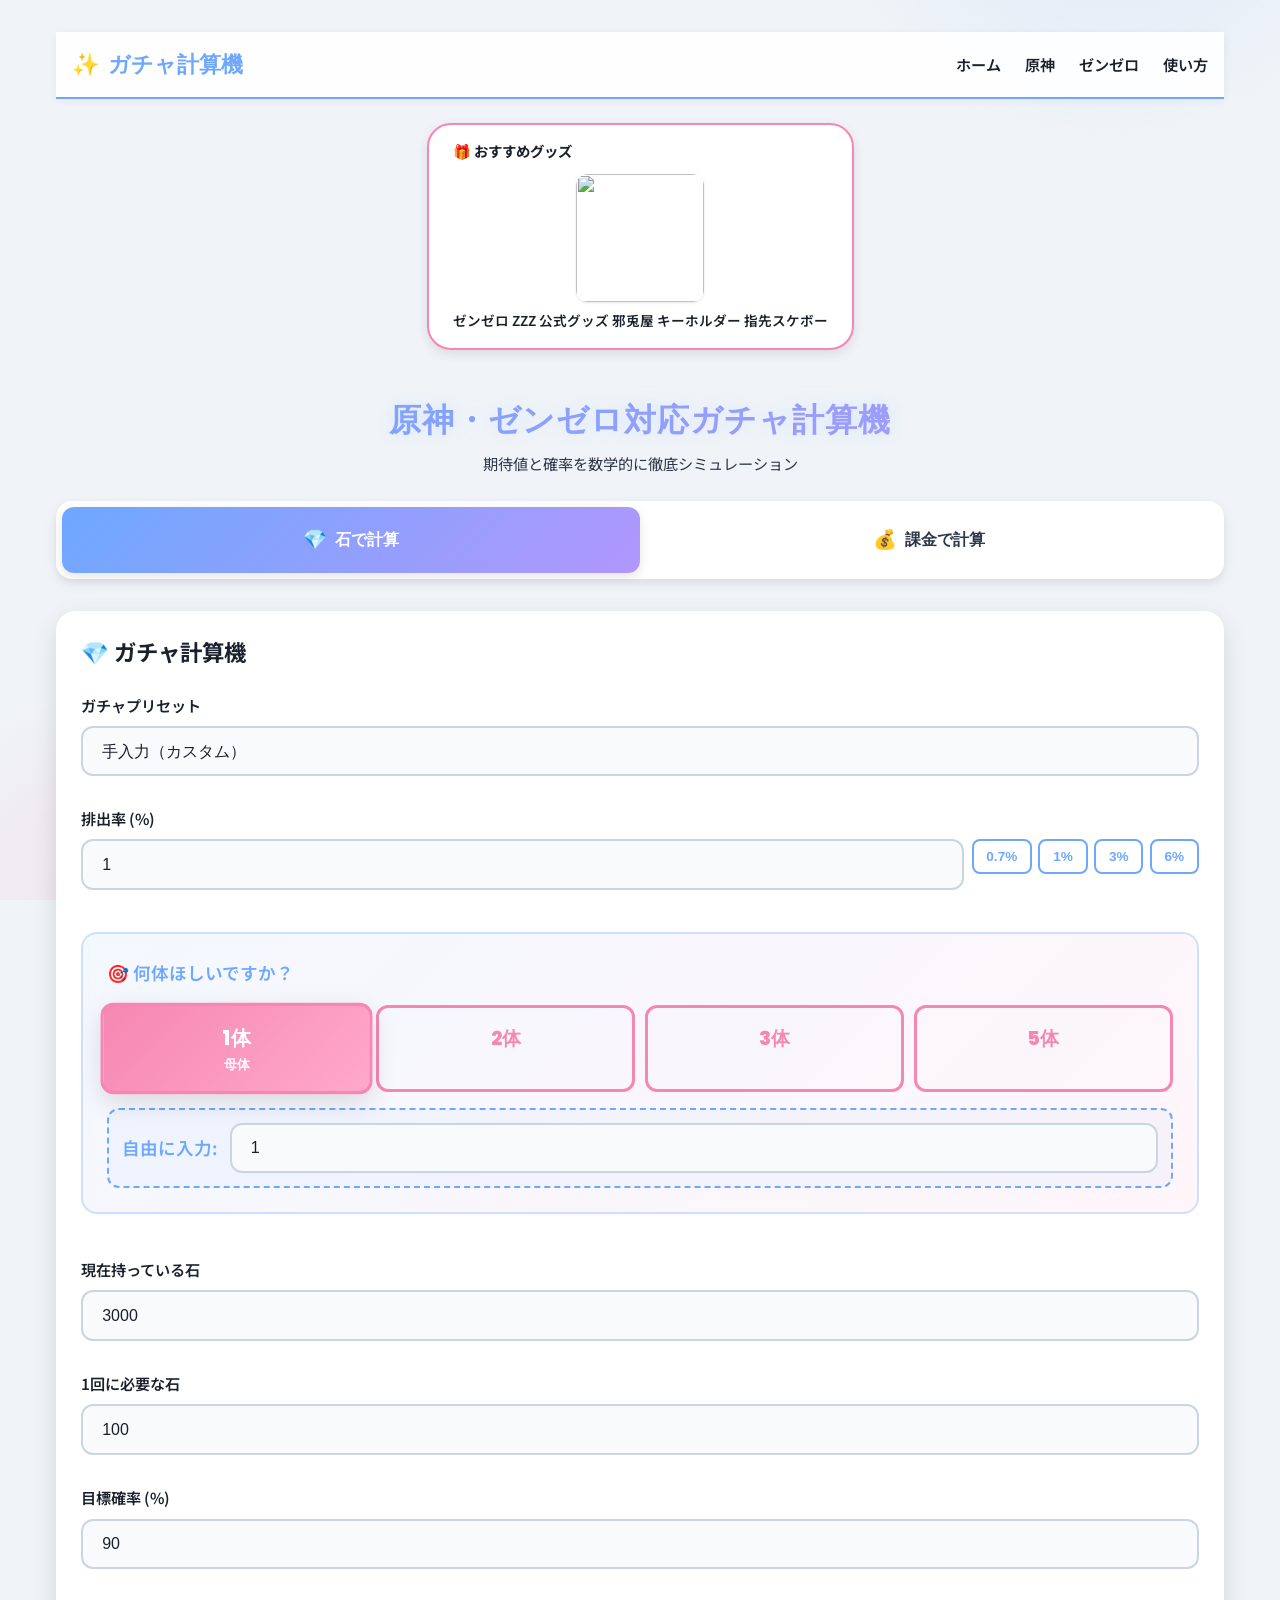
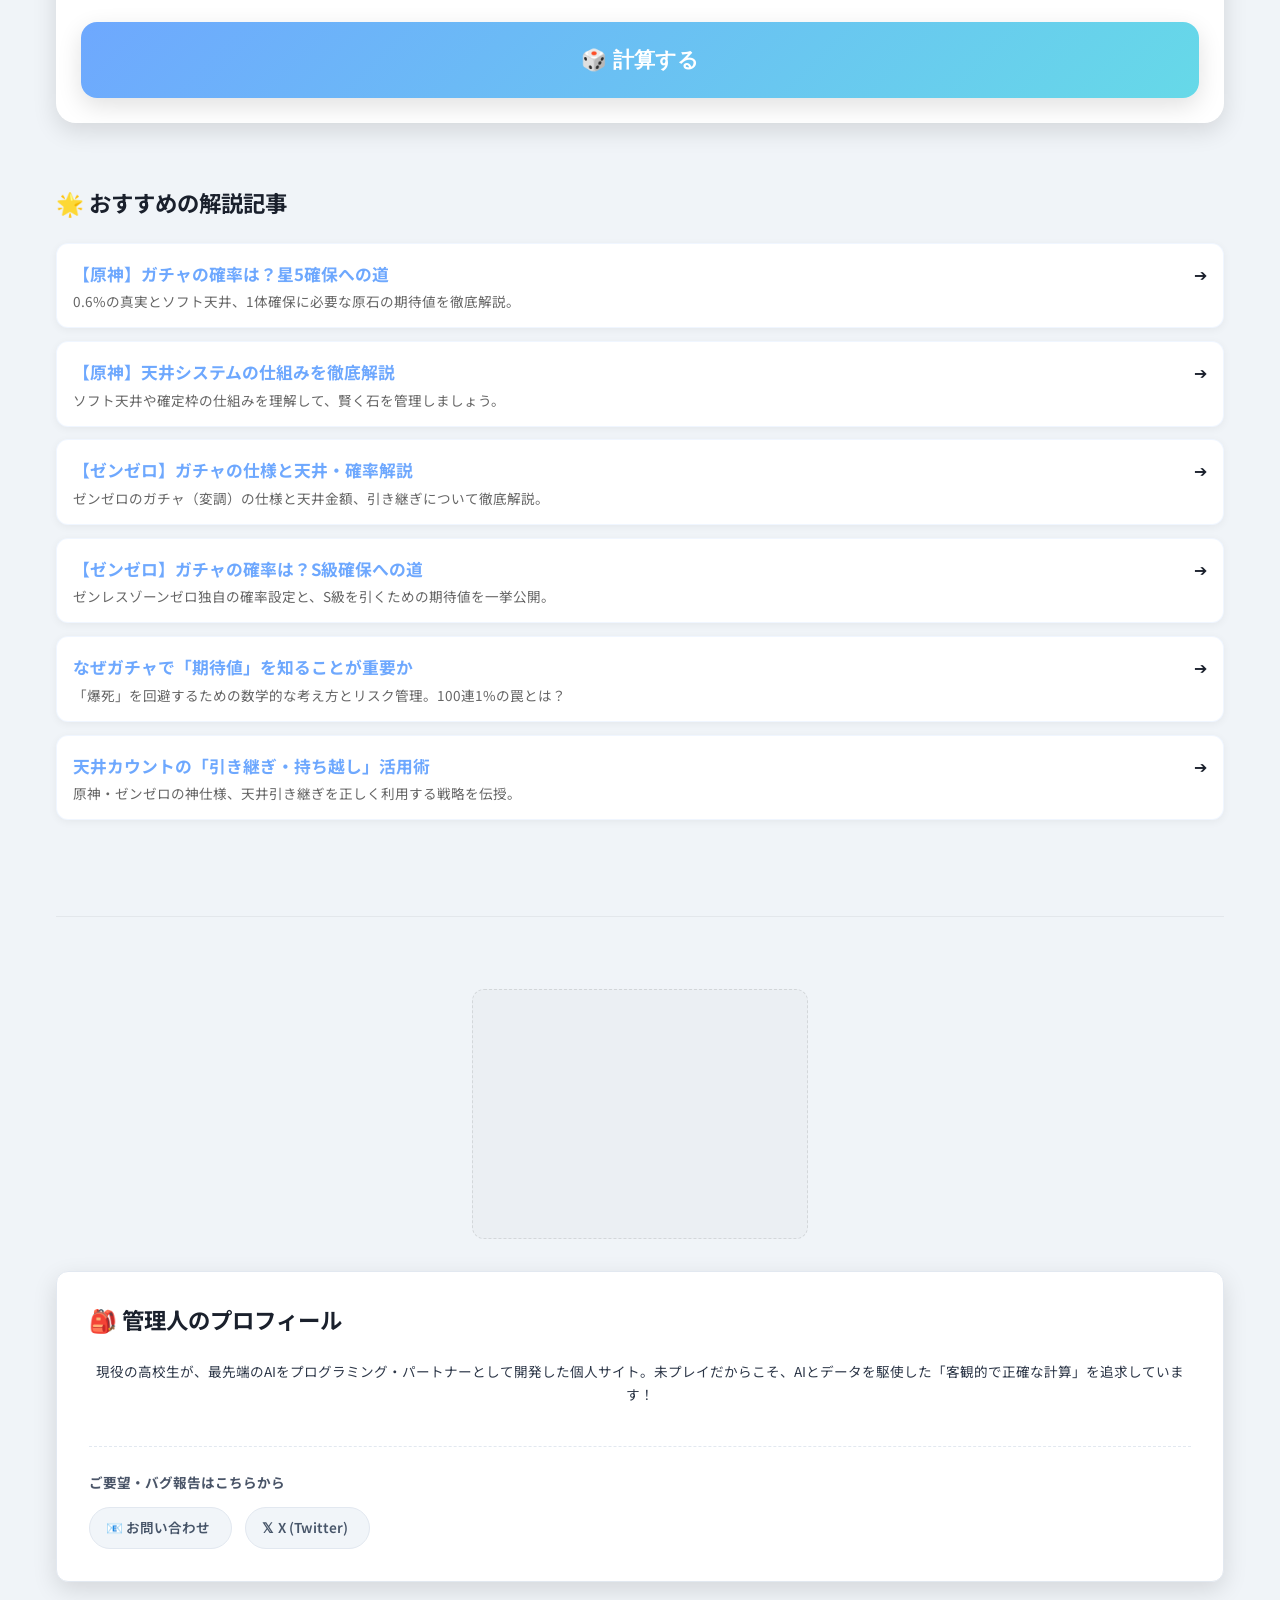
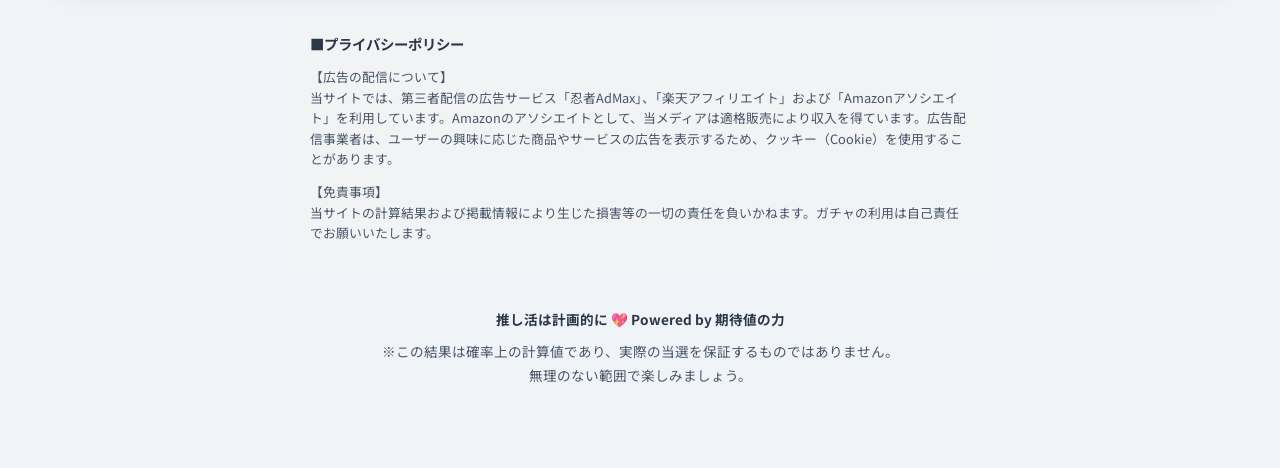
==== index.html @ 1cdb3fa6 "Update index.html" ====
<!DOCTYPE html>
<html lang="ja">

<head>
    <meta charset="UTF-8">
    <meta name="viewport" content="width=device-width, initial-scale=1.0">
    <title>原神・ゼンゼロ対応ガチャ計算機｜期待値と確率を数学的に徹底シミュレーション</title>
    <meta name="description" content="原神やゼンゼロなど様々なゲームに対応！ガチャの天井仕様や確率を徹底解説した記事も満載。あなたの手持ちで何体狙えるか、ガチャの計算結果を即座に判定します。">
    <meta name="keywords" content="ガチャ確率,期待値,確率計算,爆死,原神,ゼンゼロ,ブルーアーカイブ,ソシャゲ,ガチャ計算機,ガチャ確率計算機">

    <!-- Google Fonts -->
    <link rel="preconnect" href="https://fonts.googleapis.com">
    <link rel="preconnect" href="https://fonts.gstatic.com" crossorigin>
    <link
        href="https://fonts.googleapis.com/css2?family=Noto+Sans+JP:wght@400;600;700;900&family=Poppins:wght@600;800&display=swap"
        rel="stylesheet">

    <!-- Chart.js -->
    <script src="https://cdn.jsdelivr.net/npm/chart.js@4.4.1/dist/chart.umd.min.js"></script>

    <link rel="stylesheet" href="style.css">
    <script async src="https://pagead2.googlesyndication.com/pagead/js/adsbygoogle.js?client=ca-pub-6484664771704694"
        crossorigin="anonymous"></script>
    <meta name="google-site-verification" content="vHf4GXsb5wA_VyFmj4l0fzbiiy4RsBQzhzOdSKpVVp8" />
    <meta property="og:title" content="ガチャ確率計算機｜原神・ゼンゼロ対応">
    <meta property="og:description" content="手持ちの石で何%の確率で引けるか即計算！">
    <meta property="og:image" content="https://gacha-calculator.vercel.app/ogp.png">
    <meta property="og:url" content="https://gacha-calculator.vercel.app/">
    <meta property="og:type" content="website">
    <meta name="twitter:card" content="summary_large_image">
</head>

<body>
    <div class="background-decoration"></div>

    <div class="container">
        <!-- 共通ヘッダー -->
        <header class="site-header">
            <a href="index.html" class="header-logo">
                <span>✨</span> ガチャ計算機
            </a>
            <nav class="header-nav">
                <a href="index.html">ホーム</a>
                <a href="genshin-pity.html">原神</a>
                <a href="zzz-probability.html">ゼンゼロ</a>
                <a href="how-to.html">使い方</a>
            </nav>
        </header>

        <!-- 広告エリア（トップ：おすすめグッズ） -->
        <section class="card recommend-card compact">
            <h3 class="card-title" style="font-size: 0.9rem; margin-bottom: 0.8rem; text-align: center;">🎁 おすすめグッズ</h3>
            <div class="rakuten-banner-center">
                <a href="//af.moshimo.com/af/c/click?a_id=5357434&amp;p_id=54&amp;pc_id=54&amp;pl_id=616&amp;url=https%3A%2F%2Fitem.rakuten.co.jp%2Fmerletta-co%2Fgenshin-acrylicstand-liyue%2F&amp;m=http%3A%2F%2Fm.rakuten.co.jp%2Fmerletta-co%2Fi%2F10000038%2F"
                    rel="nofollow" referrerpolicy="no-referrer-when-downgrade"><img
                        src="//thumbnail.image.rakuten.co.jp/@0_mall/merletta-co/cabinet/10098190/10098196/imgrc0100427618.jpg?_ex=128x128"
                        alt="" style="border: none;" /><br>原神 公式グッズ 正規品 璃月 キャラクター アクリルスタンド</a>
            </div>
        </section>

        <!-- メインタイトル (H1) -->
        <div class="header" style="margin-top: 1.5rem; margin-bottom: 1.5rem;">
            <h1 class="title" style="font-size: clamp(1.4rem, 4vw, 2rem);">原神・ゼンゼロ対応ガチャ計算機</h1>
            <p class="subtitle" style="font-size: 0.95rem;">期待値と確率を数学的に徹底シミュレーション</p>
        </div>

        <!-- モード切り替えトグル -->
        <div class="toggle-container">
            <div class="toggle-switch">
                <input type="radio" name="mode" id="stoneToggle" value="stone" checked>
                <label for="stoneToggle" class="toggle-label">
                    <span class="toggle-icon">💎</span>
                    石で計算
                </label>
                <input type="radio" name="mode" id="moneyToggle" value="money">
                <label for="moneyToggle" class="toggle-label">
                    <span class="toggle-icon">💰</span>
                    課金で計算
                </label>
                <div class="toggle-slider"></div>
            </div>
        </div>

        <!-- メインコンテンツ -->
        <main class="main-content" id="calculator">
            <!-- 石モード入力フォーム -->
            <section class="card calculator-card" id="stoneForm">
                <h2 class="card-title">💎 ガチャ計算機</h2>
                <form id="gachaFormStone" class="form">
                    <div class="form-group">
                        <label for="gachaPreset">ガチャプリセット</label>
                        <select id="gachaPresetStone" class="preset-select">
                            <option value="custom">手入力（カスタム）</option>
                            <option value="genshin_char">原神：キャラピックアップ (0.6% + 90連天井)</option>
                            <option value="genshin_weapon">原神：武器ガチャ (0.7% + 80連天井)</option>
                            <option value="zzz_char">ゼンゼロ：キャラピックアップ (0.6% + 90連天井)</option>
                            <option value="zzz_weapon">ゼンゼロ：音動機ピックアップ (1.0% + 80連天井)</option>
                        </select>
                    </div>

                    <div class="form-group">
                        <label for="rateStone">排出率 (%)</label>
                        <div class="input-with-quick">
                            <input type="number" id="rateStone" step="0.01" min="0.01" max="100" value="1"
                                placeholder="例: SSRが1%なら「1」" required>
                            <div class="quick-buttons">
                                <button type="button" class="quick-btn" data-target="rateStone"
                                    data-value="0.7">0.7%</button>
                                <button type="button" class="quick-btn" data-target="rateStone"
                                    data-value="1">1%</button>
                                <button type="button" class="quick-btn" data-target="rateStone"
                                    data-value="3">3%</button>
                                <button type="button" class="quick-btn" data-target="rateStone"
                                    data-value="6">6%</button>
                            </div>
                        </div>
                    </div>

                    <div class="form-group highlight-group">
                        <label for="targetCountStone">🎯 何体ほしいですか？</label>
                        <div class="goal-selection-wrapper">
                            <div class="goal-buttons">
                                <button type="button" class="goal-btn active" data-target="targetCountStone"
                                    data-value="1">
                                    <span class="goal-number">1体</span>
                                    <span class="goal-label">母体</span>
                                </button>
                                <button type="button" class="goal-btn" data-target="targetCountStone" data-value="2">
                                    <span class="goal-number">2体</span>
                                </button>
                                <button type="button" class="goal-btn" data-target="targetCountStone" data-value="3">
                                    <span class="goal-number">3体</span>
                                </button>
                                <button type="button" class="goal-btn" data-target="targetCountStone" data-value="5">
                                    <span class="goal-number">5体</span>
                                </button>
                            </div>
                            <div class="custom-input-wrapper">
                                <label for="targetCountStone" class="custom-label">自由に入力:</label>
                                <input type="number" id="targetCountStone" step="1" min="1" max="1000" value="1"
                                    class="custom-input" placeholder="例: 10" required>
                            </div>
                        </div>
                    </div>

                    <div class="form-group">
                        <label for="stoneCount">現在持っている石</label>
                        <input type="number" id="stoneCount" step="1" min="0" value="3000" placeholder="貯めた石の個数"
                            required>
                    </div>

                    <div class="form-group">
                        <label for="stonePerPull">1回に必要な石</label>
                        <input type="number" id="stonePerPull" step="1" min="1" value="100"
                            placeholder="1連に必要な石（10連なら10倍）" required>
                    </div>

                    <div class="form-group">
                        <label for="targetProbStone">目標確率 (%)</label>
                        <input type="number" id="targetProbStone" step="1" min="1" max="99" value="90"
                            placeholder="推奨: 90%" required>
                    </div>

                    <button type="submit" class="btn-primary btn-calculate">
                        <span>🎲 計算する</span>
                    </button>
                </form>
            </section>

            <!-- 課金モード入力フォーム -->
            <section class="card calculator-card hidden" id="moneyForm">
                <h2 class="card-title">💰 課金で計算</h2>
                <form id="gachaFormMoney" class="form">
                    <div class="form-group">
                        <label for="gachaPresetMoney">ガチャプリセット</label>
                        <select id="gachaPresetMoney" class="preset-select">
                            <option value="custom">手入力（カスタム）</option>
                            <option value="genshin_char">原神：キャラピックアップ (0.6% + 90連天井)</option>
                            <option value="genshin_weapon">原神：武器ガチャ (0.7% + 80連天井)</option>
                            <option value="zzz_char">ゼンゼロ：キャラピックアップ (0.6% + 90連天井)</option>
                            <option value="zzz_weapon">ゼンゼロ：音動機ピックアップ (1.0% + 80連天井)</option>
                        </select>
                    </div>

                    <div class="form-group">
                        <label for="rateMoney">排出率 (%)</label>
                        <div class="input-with-quick">
                            <input type="number" id="rateMoney" step="0.01" min="0.01" max="100" value="1"
                                placeholder="例: SSRが1%なら「1」" required>
                            <div class="quick-buttons">
                                <button type="button" class="quick-btn" data-target="rateMoney"
                                    data-value="0.7">0.7%</button>
                                <button type="button" class="quick-btn" data-target="rateMoney"
                                    data-value="1">1%</button>
                                <button type="button" class="quick-btn" data-target="rateMoney"
                                    data-value="3">3%</button>
                                <button type="button" class="quick-btn" data-target="rateMoney"
                                    data-value="6">6%</button>
                            </div>
                        </div>
                    </div>

                    <div class="form-group highlight-group">
                        <label for="targetCountMoney">🎯 何体ほしいですか？</label>
                        <div class="goal-selection-wrapper">
                            <div class="goal-buttons">
                                <button type="button" class="goal-btn active" data-target="targetCountMoney"
                                    data-value="1">
                                    <span class="goal-number">1体</span>
                                    <span class="goal-label">母体</span>
                                </button>
                                <button type="button" class="goal-btn" data-target="targetCountMoney" data-value="2">
                                    <span class="goal-number">2体</span>
                                </button>
                                <button type="button" class="goal-btn" data-target="targetCountMoney" data-value="3">
                                    <span class="goal-number">3体</span>
                                </button>
                                <button type="button" class="goal-btn" data-target="targetCountMoney" data-value="5">
                                    <span class="goal-number">5体</span>
                                </button>
                            </div>
                            <div class="custom-input-wrapper">
                                <label for="targetCountMoney" class="custom-label">自由に入力:</label>
                                <input type="number" id="targetCountMoney" step="1" min="1" max="1000" value="1"
                                    class="custom-input" placeholder="例: 10" required>
                            </div>
                        </div>
                    </div>

                    <div class="form-group">
                        <div class="form-group">
                            <label for="budget">予算 (円)</label>
                            <input type="text" id="budget" value="10000" placeholder="今回使える金額" required>
                        </div>

                        <div class="form-group">
                            <label for="price">ガチャ1回の単価 (円)</label>
                            <input type="text" id="price" value="300" placeholder="1連の価格" required>
                        </div>

                        <div class="form-group">
                            <label for="targetProbMoney">目標確率 (%)</label>
                            <input type="number" id="targetProbMoney" step="1" min="1" max="99" value="90"
                                placeholder="推奨: 90%" required>
                        </div>

                        <button type="submit" class="btn-primary btn-calculate">
                            <span>🎲 計算する</span>
                        </button>
                </form>
            </section>

            <!-- 結果表示 -->
            <section class="card result-card" id="resultCard" style="display: none;">
                <h2 class="card-title">🔮 シミュレーション結果！</h2>

                <!-- メイン結果メッセージ（最優先表示） -->
                <div class="result-main-message" id="mainResultMessage">
                    <div class="main-message-text" id="targetMessage"></div>
                    <div class="main-message-value" id="targetStats"></div>
                    <!-- 一言診断メッセージ -->
                    <div class="diagnosis-message" id="diagnosisMessage"></div>
                </div>

                <!-- 基本情報（コンパクト） -->
                <div class="result-basic">
                    <div class="stat-box stat-box-compact">
                        <div class="stat-label">引ける回数</div>
                        <div class="stat-value-compact" id="pullCount">0</div>
                    </div>
                    <div class="stat-box stat-box-compact">
                        <div class="stat-label" id="probLabel">当たる確率</div>
                        <div class="stat-value-compact" id="winProb">0</div>
                    </div>
                </div>

                <!-- 課金カード準備セクション（公式ストア風） -->
                <div class="affiliate-section" id="affiliateSection">
                    <h3 class="affiliate-title">課金カードの準備はこちら（公式ストア）</h3>
                    <div class="top-affiliate-list">
                        <!-- Amazon Apple -->
                        <a href="//af.moshimo.com/af/c/click?a_id=5357534&p_id=170&pc_id=185&pl_id=4062&url=https%3A%2F%2Fwww.amazon.co.jp%2Fdp%2FB0FP2RTB23"
                            rel="nofollow" referrerpolicy="no-referrer-when-downgrade" target="_blank"
                            class="top-affiliate-item">
                            <div class="top-store-logo"><img
                                    src="https://upload.wikimedia.org/wikipedia/commons/a/a9/Amazon_logo.svg"
                                    alt="Amazon"></div>
                            <span class="top-store-name">Appleギフトカード (Amazon)</span>
                            <img src="//i.moshimo.com/af/i/impression?a_id=5357534&p_id=170&pc_id=185&pl_id=4062"
                                width="1" height="1" style="border:none;" alt="" loading="lazy">
                        </a>
                        <!-- Amazon Google -->
                        <a href="//af.moshimo.com/af/c/click?a_id=5357534&p_id=170&pc_id=185&pl_id=4062&url=https%3A%2F%2Fwww.amazon.co.jp%2Fdp%2FB0FP2VDYQT"
                            rel="nofollow" referrerpolicy="no-referrer-when-downgrade" target="_blank"
                            class="top-affiliate-item">
                            <div class="top-store-logo"><img
                                    src="https://upload.wikimedia.org/wikipedia/commons/a/a9/Amazon_logo.svg"
                                    alt="Amazon"></div>
                            <span class="top-store-name">Google Playカード (Amazon)</span>
                            <img src="//i.moshimo.com/af/i/impression?a_id=5357534&p_id=170&pc_id=185&pl_id=4062"
                                width="1" height="1" style="border:none;" alt="" loading="lazy">
                        </a>
                        <!-- Rakuten Apple -->
                        <a href="//af.moshimo.com/af/c/click?a_id=5357434&p_id=54&pc_id=54&pl_id=616&url=https%3A%2F%2Fevent.rakuten.co.jp%2Fcomputer%2Fitunes%2F"
                            rel="nofollow" referrerpolicy="no-referrer-when-downgrade" target="_blank"
                            class="top-affiliate-item">
                            <div class="top-store-logo"><img
                                    src="https://upload.wikimedia.org/wikipedia/commons/4/4c/Rakuten_Global_Brand_Logo.svg"
                                    alt="楽天"></div>
                            <span class="top-store-name">Appleギフトカード (楽天)</span>
                            <img src="//i.moshimo.com/af/i/impression?a_id=5357434&p_id=54&pc_id=54&pl_id=616" width="1"
                                height="1" style="border:none;" alt="" loading="lazy">
                        </a>
                        <!-- Rakuten Google -->
                        <a href="//af.moshimo.com/af/c/click?a_id=5357434&p_id=54&pc_id=54&pl_id=616&url=https%3A%2F%2Fevent.rakuten.co.jp%2Fcomputer%2Fgpgiftcard%2F"
                            rel="nofollow" referrerpolicy="no-referrer-when-downgrade" target="_blank"
                            class="top-affiliate-item">
                            <div class="top-store-logo"><img
                                    src="https://upload.wikimedia.org/wikipedia/commons/4/4c/Rakuten_Global_Brand_Logo.svg"
                                    alt="楽天"></div>
                            <span class="top-store-name">Google Playカード (楽天)</span>
                            <img src="//i.moshimo.com/af/i/impression?a_id=5357434&p_id=54&pc_id=54&pl_id=616" width="1"
                                height="1" style="border:none;" alt="" loading="lazy">
                        </a>
                    </div>
                </div>


                <!-- 破産アラート -->
                <div class="alert" id="bankruptAlert">
                    <div class="alert-icon" id="alertIcon">⚠️</div>
                    <div class="alert-message" id="alertMessage"></div>
                </div>

                <!-- 統計テーブル -->
                <div class="stats-section">
                    <h3 class="section-title">📈 確率別統計データ</h3>
                    <div class="stats-table-container">
                        <table class="stats-table">
                            <thead>
                                <tr>
                                    <th>確率</th>
                                    <th>必要回数</th>
                                    <th id="resourceHeader">必要な石/金額</th>
                                </tr>
                            </thead>
                            <tbody id="statsTableBody">
                                <!-- 動的に生成 -->
                            </tbody>
                        </table>
                    </div>
                </div>

                <!-- SNSシェア -->
                <div class="share-section">
                    <p class="share-label">結果を友達に教える</p>
                    <div class="share-buttons">
                        <button class="btn-share btn-share-twitter" id="shareBtn">
                            <span class="share-icon">𝕏</span>
                            <span>𝕏でシェア</span>
                        </button>
                        <button class="btn-share btn-share-line" id="lineShareBtn">
                            <span class="share-icon">LINE</span>
                            <span>LINEで送る</span>
                        </button>
                    </div>
                </div>

                <div class="copy-feedback" id="copyFeedback">コピーしました!</div>
            </section>



            <!-- おすすめの解説記事セクション -->
            <section class="card info-section">
                <h2 class="card-title">🌟 おすすめの解説記事</h2>
                <div class="recommend-list">
                    <a href="genshin-probability.html" class="recommend-item">
                        <div class="recommend-info">
                            <div class="recommend-title">【原神】ガチャの確率は？星5確保への道</div>
                            <p class="recommend-summary">0.6%の真実とソフト天井、1体確保に必要な原石の期待値を徹底解説。</p>
                        </div>
                        <span class="item-arrow">➔</span>
                    </a>
                    <a href="genshin-pity.html" class="recommend-item">
                        <div class="recommend-info">
                            <div class="recommend-title">【原神】天井システムの仕組みを徹底解説</div>
                            <p class="recommend-summary">ソフト天井や確定枠の仕組みを理解して、賢く石を管理しましょう。</p>
                        </div>
                        <span class="item-arrow">➔</span>
                    </a>
                    <a href="zzz-gacha-system.html" class="recommend-item">
                        <div class="recommend-info">
                            <div class="recommend-title">【ゼンゼロ】ガチャの仕様と天井・確率解説</div>
                            <p class="recommend-summary">ゼンゼロのガチャ（変調）の仕様と天井金額、引き継ぎについて徹底解説。</p>
                        </div>
                        <span class="item-arrow">➔</span>
                    </a>
                    <a href="zzz-probability.html" class="recommend-item">
                        <div class="recommend-info">
                            <div class="recommend-title">【ゼンゼロ】ガチャの確率は？S級確保への道</div>
                            <p class="recommend-summary">ゼンレスゾーンゼロ独自の確率設定と、S級を引くための期待値を一挙公開。</p>
                        </div>
                        <span class="item-arrow">➔</span>
                    </a>
                    <a href="expectation-logic.html" class="recommend-item">
                        <div class="recommend-info">
                            <div class="recommend-title">なぜガチャで「期待値」を知ることが重要か</div>
                            <p class="recommend-summary">「爆死」を回避するための数学的な考え方とリスク管理。100連1%の罠とは？</p>
                        </div>
                        <span class="item-arrow">➔</span>
                    </a>
                    <a href="pity-carryover.html" class="recommend-item">
                        <div class="recommend-info">
                            <div class="recommend-title">天井カウントの「引き継ぎ・持ち越し」活用術</div>
                            <p class="recommend-summary">原神・ゼンゼロの神仕様、天井引き継ぎを正しく利用する戦略を伝授。</p>
                        </div>
                        <span class="item-arrow">➔</span>
                    </a>
                </div>
            </section>
        </main>


        <!-- フッター -->
        <footer class="footer">
            <!-- 広告プレースホルダー（フッター） -->
            <div class="ad-placeholder ad-placeholder-footer">
            </div>

            <!-- 管理人プロフィール（個別ページと共通） -->
            <section class="card about-section" id="about">
                <h2 class="card-title">🎒 管理人のプロフィール</h2>
                <div class="about-content">
                    <div class="about-text">
                        <p>現役の高校生が、最先端のAIをプログラミング・パートナーとして開発した個人サイト。未プレイだからこそ、AIとデータを駆使した「客観的で正確な計算」を追求しています！</p>
                    </div>
                    <div class="contact-area">
                        <p class="contact-label">ご要望・バグ報告はこちらから</p>
                        <div class="contact-buttons-group">
                            <a href="https://forms.gle/8LapadajaG9iFNBB9" target="_blank" rel="noopener noreferrer"
                                class="btn-contact btn-googleform">
                                <span>📧 お問い合わせ</span>
                            </a>
                            <a href="https://x.com/q3yVLeCrvHormaG" target="_blank" rel="noopener noreferrer"
                                class="btn-contact btn-x">
                                <span class="x-icon">𝕏</span>
                                <span>X (Twitter)</span>
                            </a>
                        </div>
                    </div>
                </div>
            </section>

            <!-- プライバシーポリシー -->
            <div class="privacy-policy">
                <h3>■プライバシーポリシー</h3>
                <div class="privacy-content">
                    <p>【広告の配信について】<br>
                        当サイトでは、第三者配信の広告サービス「忍者AdMax」、「楽天アフィリエイト」および「Amazonアソシエイト」を利用しています。Amazonのアソシエイトとして、当メディアは適格販売により収入を得ています。広告配信事業者は、ユーザーの興味に応じた商品やサービスの広告を表示するため、クッキー（Cookie）を使用することがあります。
                    </p>
                    <p>【免責事項】<br>
                        当サイトの計算結果および掲載情報により生じた損害等の一切の責任を負いかねます。ガチャの利用は自己責任でお願いいたします。</p>
                </div>
            </div>

            <p class="footer-copy">推し活は計画的に 💖 Powered by 期待値の力</p>
            <p class="disclaimer">※この結果は確率上の計算値であり、実際の当選を保証するものではありません。<br>無理のない範囲で楽しみましょう。</p>
        </footer>

    </div>

    <script src="script.js"></script>
    <!-- おすすめグッズのランダム表示ロジック -->
    <script src="recommend-data.js"></script>
</body>

</html>
---- style.css ----
/* ========================================
   繝ｪ繧ｻ繝�ヨ & 繝吶�繧ｹ繧ｹ繧ｿ繧､繝ｫ
   ======================================== */
* {
    margin: 0;
    padding: 0;
    box-sizing: border-box;
}

:root {
    /* 閭梧勹濶ｲ繧定埋縺�ヱ繧ｹ繝�Ν繝悶Ν繝ｼ縺ｫ螟画峩 */
    --bg-primary: #f0f4f8;
    --bg-secondary: #ffffff;
    --bg-card: #ffffff;
    --bg-card-hover: #f1f3f5;

    /* 繝代せ繝�Ν繧ｫ繝ｩ繝ｼ */
    --pastel-blue: #6ea8fe;
    --pastel-pink: #f687b3;
    --pastel-purple: #b197fc;
    --pastel-cyan: #66d9e8;
    --pastel-yellow: #ffd43b;
    --pastel-green: #8ce99a;

    /* 繧｢繧ｯ繧ｻ繝ｳ繝医き繝ｩ繝ｼ */
    --accent-primary: #6ea8fe;
    --accent-secondary: #f687b3;
    --accent-success: #8ce99a;
    --accent-warning: #ffd43b;
    --accent-danger: #ff8787;

    /* RGB values for translucent colors */
    --primary-rgb: 110, 168, 254;
    --secondary-rgb: 246, 135, 179;

    /* 繝�く繧ｹ繝医き繝ｩ繝ｼ - 譛ｬ譁�ｒ逵溘▲鮟偵↓霑代＞繧ｰ繝ｬ繝ｼ縺ｫ */
    --text-primary: #1a202c;
    --text-secondary: #2d3748;
    --text-muted: #4a5568;
    --text-white: #ffffff;

    /* 繧ｰ繝ｩ繝��繧ｷ繝ｧ繝ｳ */
    --gradient-main: linear-gradient(135deg, #6ea8fe 0%, #b197fc 100%);
    --gradient-pink: linear-gradient(135deg, #f687b3 0%, #ffa8cc 100%);
    --gradient-success: linear-gradient(135deg, #8ce99a 0%, #66d9e8 100%);

    /* 繧ｷ繝｣繝峨え - 蟆代＠縺励▲縺九ｊ縺ｨ縺励◆蠖ｱ縺ｫ螟画峩 */
    --shadow-xs: 0 1px 3px rgba(0, 0, 0, 0.1);
    --shadow-sm: 0 4px 12px rgba(0, 0, 0, 0.1);
    --shadow-md: 0 8px 24px rgba(0, 0, 0, 0.12);
    --shadow-lg: 0 12px 48px rgba(0, 0, 0, 0.15);
    --shadow-hover: 0 10px 30px rgba(var(--primary-rgb), 0.25);

    /* 繝輔か繝ｳ繝� */
    --font-main: "Helvetica Neue", Arial, "Hiragino Kaku Gothic ProN", "Hiragino Sans", Meiryo, sans-serif;
    --font-accent: "Poppins", "Helvetica Neue", Arial, sans-serif;

    /* 繝医Λ繝ｳ繧ｸ繧ｷ繝ｧ繝ｳ */
    --transition-fast: 0.2s ease;
    --transition-normal: 0.3s ease;
    --transition-slow: 0.5s ease;
}


body {
    font-family: var(--font-main);
    background: var(--bg-primary);
    color: var(--text-primary);
    min-height: 100vh;
    position: relative;
    overflow-x: hidden;
    line-height: 1.6;
}

/* ========================================
   閭梧勹陬�｣ｾ
   ======================================== */
.background-decoration {
    position: fixed;
    top: 0;
    left: 0;
    width: 100%;
    height: 100%;
    pointer-events: none;
    z-index: 0;
    overflow: hidden;
}

.background-decoration::before {
    content: '';
    position: absolute;
    top: -50%;
    right: -10%;
    width: 600px;
    height: 600px;
    background: radial-gradient(circle, rgba(var(--primary-rgb), 0.15) 0%, transparent 70%);
    border-radius: 50%;
}

.background-decoration::after {
    content: '';
    position: absolute;
    bottom: -30%;
    left: -10%;
    width: 500px;
    height: 500px;
    background: radial-gradient(circle, rgba(var(--secondary-rgb), 0.15) 0%, transparent 70%);
    border-radius: 50%;
}


/* ========================================
   霑ｽ蜉��夂ｶ壹″繧定ｪｭ繧繝ｻ謌ｻ繧九�繧ｿ繝ｳ
   ======================================== */
.read-more-wrapper {
    margin-top: 1.5rem;
    display: flex;
    justify-content: flex-end;
}

.btn-read-more,
.back-to-calc .btn-primary {
    display: inline-flex;
    align-items: center;
    padding: 1rem 2rem;
    background-color: #4A90E2;
    color: white;
    text-decoration: none;
    border-radius: 12px;
    font-weight: 600;
    font-size: 1.1rem;
    transition: background-color 0.3s ease, transform 0.3s ease;
}

.btn-read-more:hover,
.back-to-calc .btn-primary:hover {
    background-color: #357ABD;
    transform: translateY(-2px);
}

.back-to-calc {
    margin-top: 3rem;
    text-align: center;
    border-top: 1px dashed rgba(var(--primary-rgb), 0.2);
    padding-top: 2rem;
}

/* 蛟句挨險倅ｺ九繝ｼ繧ｸ逕ｨ隱ｿ謨ｴ */
.article-page {
    line-height: 1.8;
    padding: 3rem;
}

@media (max-width: 768px) {
    .container {
        padding: 1rem 0.5rem;
    }

    .layout-wrapper {
        padding: 0 0.2rem;
    }

    .article-page {
        padding: 1.5rem 0.8rem;
    }

    .article-content {
        padding: 0 0.2rem;
    }

    .article-content p,
    .article-intro,
    .zzz-intro,
    .info-list li {
        font-size: 1.1rem;
        line-height: 1.8;
    }

    .info-table th,
    .info-table td {
        padding: 0.6rem 0.5rem;
        font-size: 0.95rem;
        min-width: 9rem;
        /* 5rem -> 9rem to enforce wider cells (2-3 lines max width) */
        word-break: normal;
        overflow-wrap: break-word;
    }

    .table-container {
        overflow-x: auto;
        -webkit-overflow-scrolling: touch;
        margin: 0 -0.8rem;
        padding: 0 0.8rem;
    }
}

.article-content {
    margin-top: 2rem;
}

.article-content p {
    margin-bottom: 1.5rem;
    color: var(--text-color);
}

.article-content strong {
    color: var(--accent-primary);
}


.formula {
    background: rgba(var(--primary-rgb), 0.05);
    padding: 1.5rem;
    border-radius: 12px;
    text-align: center;
    font-family: 'Poppins', sans-serif;
    font-weight: 600;
    font-size: 1.2rem;
    margin: 1.5rem 0;
    color: var(--accent-primary);
}


/* 縺翫☆縺吶ａ繧ｰ繝�ぜ繝ｻ邏ｹ莉九さ繝ｼ繝翫�鬚ｨ繝�じ繧､繝ｳ */
.rakuten-banner-sidebar a {
    display: block;
    padding: 1.2rem;
    background: linear-gradient(135deg, #ffffff 0%, #fffbf0 100%);
    border-radius: 16px;
    border: 2px solid #fff5db;
    transition: all var(--transition-normal);
    position: relative;
    overflow: hidden;
}

.rakuten-banner-sidebar a::before {
    content: 'RECOMMEND';
    position: absolute;
    top: 0;
    left: 0;
    background: var(--pastel-yellow);
    color: #856404;
    font-size: 0.65rem;
    font-weight: 900;
    padding: 2px 8px;
    border-bottom-right-radius: 8px;
    letter-spacing: 0.5px;
}

.rakuten-banner-sidebar a:hover {
    transform: translateY(-3px);
    border-color: var(--pastel-yellow);
    box-shadow: 0 10px 20px rgba(255, 212, 59, 0.15);
}

.rakuten-banner-sidebar img,
.rakuten-banner-center img {
    width: 128px !important;
    height: 128px !important;
    object-fit: contain;
    background: #fff;
    border-radius: 10px;
    margin-bottom: 0.8rem;
    box-shadow: var(--shadow-sm);
    transition: transform var(--transition-fast);
}

.rakuten-banner-sidebar a,
.rakuten-banner-center a {
    text-decoration: none;
    color: var(--text-secondary);
    font-size: 0.85rem;
    line-height: 1.4;
    display: block;
    word-break: break-all;
}

.rakuten-banner-sidebar a:hover img,
.rakuten-banner-center a:hover img {
    transform: scale(1.05);
}

/* ========================================
   霑ｽ蜉��夐未騾｣險倅ｺ九Μ繧ｹ繝茨ｼ医す繝ｳ繝励Ν迚茨ｼ�
   ======================================== */
.simple-article-list {
    display: flex;
    flex-direction: column;
    gap: 0.5rem;
    margin-top: 1rem;
}

.article-list-item {
    display: flex;
    align-items: center;
    gap: 1rem;
    padding: 1rem;
    background: rgba(var(--primary-rgb), 0.03);
    border-radius: 12px;
    text-decoration: none;
    color: var(--text-primary);
    transition: all 0.3s ease;
    border: 1px solid transparent;
}

.article-list-item:hover {
    background: rgba(var(--primary-rgb), 0.08);
    transform: translateX(5px);
    border-color: rgba(var(--primary-rgb), 0.2);
}

.item-icon {
    font-size: 1.4rem;
    filter: drop-shadow(0 2px 4px rgba(0, 0, 0, 0.1));
}

.item-text {
    font-weight: 600;
    font-size: 1rem;
}


/* 蛟句挨繝壹�繧ｸ譛荳企Κ繝翫ン繧ｲ繝ｼ繧ｷ繝ｧ繝ｳ */
.top-nav {
    margin-bottom: 2rem;
    padding-bottom: 1rem;
    border-bottom: 1px solid rgba(var(--primary-rgb), 0.1);
}

.back-link {
    color: var(--accent-primary);
    text-decoration: none;
    font-weight: 600;
    font-size: 0.95rem;
    display: inline-flex;
    align-items: center;
    gap: 0.5rem;
    transition: transform 0.3s ease;
}

.back-link:hover {
    transform: translateX(-5px);
    color: var(--accent-secondary);
}


/* ========================================
   繝ｬ繧ｹ繝昴Φ繧ｷ繝�
   ======================================== */
/* ========================================
   繧ｳ繝ｳ繝�リ
   ======================================== */
.container {
    max-width: 1200px;
    width: 100%;
    margin: 0 auto;
    padding: 2rem 1rem;
    position: relative;
    z-index: 1;
    min-height: 100vh;
    display: flex;
    flex-direction: column;
}

.main-content {
    flex: 1;
    min-width: 0;
}

/* ========================================
   繝倥ャ繝繝ｼ
   ======================================== */
.header {
    text-align: center;
    margin-bottom: 2rem;
    animation: fadeInDown 0.6s ease;
}

.title {
    font-family: var(--font-accent);
    font-size: clamp(2rem, 5vw, 2.8rem);
    font-weight: 800;
    background: var(--gradient-main);
    -webkit-background-clip: text;
    -webkit-text-fill-color: transparent;
    background-clip: text;
    margin-bottom: 0.5rem;
    letter-spacing: 1px;
    filter: drop-shadow(0 0 10px rgba(var(--primary-rgb), 0.2));
}


.sparkle {
    display: inline-block;
    animation: sparkleRotate 3s linear infinite;
}

@keyframes sparkleRotate {

    0%,
    100% {
        transform: rotate(0deg) scale(1);
    }

    50% {
        transform: rotate(180deg) scale(1.2);
    }
}

.subtitle {
    font-size: 1rem;
    color: var(--text-secondary);
    font-weight: 400;
}

/* 繝翫ン繧ｲ繝ｼ繧ｷ繝ｧ繝ｳ繝｡繝九Η繝ｼ */
.nav-menu {
    display: flex;
    justify-content: center;
    gap: 1.5rem;
    margin-bottom: 1.5rem;
}

.nav-link {
    text-decoration: none;
    color: var(--text-secondary);
    font-weight: 600;
    font-size: 0.95rem;
    padding: 0.5rem 1rem;
    border-radius: 20px;
    background: var(--bg-secondary);
    box-shadow: var(--shadow-sm);
    transition: all var(--transition-normal);
    border: 1px solid rgba(var(--primary-rgb), 0.1);
}

.nav-link:hover {
    color: var(--accent-primary);
    transform: translateY(-2px);
    box-shadow: var(--shadow-md);
    background: rgba(var(--primary-rgb), 0.05);
}

/* 繝繝ｼ繧ｯ繝｢繝ｼ繝牙�譖ｿ繝懊ち繝ｳ */
.theme-toggle {
    position: absolute;
    top: 1rem;
    right: 1rem;
    width: 45px;
    height: 45px;
    border-radius: 50%;
    background: var(--bg-card);
    border: 2px solid var(--pastel-blue);
    color: var(--pastel-blue);
    font-size: 1.2rem;
    cursor: pointer;
    display: flex;
    align-items: center;
    justify-content: center;
    transition: all var(--transition-normal);
    z-index: 1000;
    box-shadow: var(--shadow-sm);
}

.theme-toggle:hover {
    transform: scale(1.1) rotate(15deg);
    box-shadow: var(--shadow-hover);
}


@media (max-width: 480px) {
    .site-header {
        padding: 0.3rem 0.5rem;
    }

    .header-logo {
        font-size: 0.9rem;
        flex-shrink: 0;
    }

    .header-nav {
        display: flex !important;
        flex-wrap: nowrap !important;
        justify-content: flex-end;
        gap: 0.2rem !important;
        flex: 1;
        min-width: 0;
    }

    .header-nav a {
        font-size: 0.75rem !important;
        white-space: nowrap;
        padding: 0.5rem 0.2rem;
    }

    .nav-menu {
        gap: 0.5rem;
    }

    .nav-link {
        font-size: 0.85rem;
        padding: 0.4rem 0.8rem;
    }
}

/* ========================================
   繝｢繝ｼ繝牙�繧頑崛縺医ヨ繧ｰ繝ｫ
   ======================================== */
.toggle-container {
    margin-bottom: 2rem;
    animation: fadeInDown 0.6s ease;
}

.toggle-switch {
    display: flex;
    position: relative;
    background: var(--bg-secondary);
    padding: 0.4rem;
    border-radius: 16px;
    box-shadow: var(--shadow-sm);
    gap: 0;
}

.toggle-switch input[type="radio"] {
    display: none;
}

.toggle-label {
    flex: 1;
    padding: 1rem 1.5rem;
    text-align: center;
    font-family: var(--font-main);
    font-size: 1rem;
    font-weight: 600;
    color: var(--text-secondary);
    cursor: pointer;
    transition: all var(--transition-normal);
    position: relative;
    z-index: 2;
    border-radius: 12px;
    display: flex;
    align-items: center;
    justify-content: center;
    gap: 0.5rem;
}

.toggle-icon {
    font-size: 1.2rem;
}

.toggle-switch input[type="radio"]:checked+.toggle-label {
    color: var(--text-white);
}

.toggle-slider {
    position: absolute;
    top: 0.4rem;
    left: 0.4rem;
    width: calc(50% - 0.4rem);
    height: calc(100% - 0.8rem);
    background: var(--gradient-main);
    border-radius: 12px;
    transition: transform var(--transition-normal);
    z-index: 1;
    box-shadow: var(--shadow-sm);
}

.toggle-switch input[type="radio"]:nth-of-type(2):checked~.toggle-slider {
    transform: translateX(calc(100% + 0.4rem));
}


/* ========================================
   繧ｿ繧､繝昴げ繝ｩ繝輔ぅ縺ｮ隱ｿ謨ｴ
   ======================================== */
body {
    font-family: 'Noto Sans JP', sans-serif;
    background-color: var(--bg-primary);
    color: var(--text-primary);
    line-height: 1.75;
    /* 謾ｻ逡･繧ｵ繧､繝磯｢ｨ */
    font-size: 16px;
    /* 謾ｻ逡･繧ｵ繧､繝磯｢ｨ */
    word-break: break-all;
    overflow-wrap: break-word;
}

h1,
h2,
h3 {
    line-height: 1.4;
}

/* ========================================
   蜈ｱ騾壹�繝�ム繝ｼ
   ======================================== */
.site-header {
    background: rgba(255, 255, 255, 0.9);
    backdrop-filter: blur(10px);
    border-bottom: 2px solid var(--accent-primary);
    padding: 0.8rem 1rem;
    position: sticky;
    top: 0;
    z-index: 1000;
    display: flex;
    justify-content: space-between;
    align-items: center;
    box-shadow: 0 2px 10px rgba(0, 0, 0, 0.05);
}


.header-logo {
    font-family: 'Poppins', sans-serif;
    font-weight: 800;
    font-size: 1.4rem;
    color: var(--accent-primary);
    text-decoration: none;
    display: flex;
    align-items: center;
    gap: 0.5rem;
}

.header-nav {
    display: flex;
    gap: 1.5rem;
}

.header-nav a {
    text-decoration: none;
    color: var(--text-color);
    font-weight: 600;
    font-size: 0.95rem;
    transition: color 0.3s ease;
}

.header-nav a:hover {
    color: var(--accent-primary);
}

/* ========================================
   2繧ｫ繝ｩ繝�繝ｬ繧､繧｢繧ｦ繝�
   ======================================== */
.layout-wrapper {
    display: grid;
    grid-template-columns: 7fr 3fr;
    gap: 2rem;
    max-width: 1200px;
    margin: 2rem auto;
    padding: 0 1rem;
}

.sidebar {
    position: sticky;
    top: 5rem;
    height: fit-content;
}

@media (max-width: 1024px) {
    .layout-wrapper {
        grid-template-columns: minmax(0, 1fr);
    }

    .sidebar {
        position: static;
        margin-top: 2rem;
    }
}

/* ========================================
   險育ｮ玲ｩ溘そ繧ｯ繧ｷ繝ｧ繝ｳ縺ｮ繧ｳ繝ｳ繝代け繝亥喧
   ======================================== */
.calculator-card {
    padding: 1.5rem !important;
}

.input-grid {
    display: grid;
    grid-template-columns: repeat(auto-fit, minmax(200px, 1fr));
    gap: 1rem;
}

.input-group {
    margin-bottom: 0.8rem;
}

.input-label {
    margin-bottom: 0.3rem;
    font-size: 0.9rem;
}

/* ========================================
   縺翫☆縺吶ａ隗｣隱ｬ險倅ｺ� (繝ｪ繧ｹ繝亥ｽ｢蠑�)
   ======================================== */
.recommend-list {
    display: flex;
    flex-direction: column;
    gap: 0.8rem;
}

.recommend-item {
    display: flex;
    padding: 1rem;
    background: white;
    border-radius: 12px;
    text-decoration: none;
    color: var(--text-primary);
    box-shadow: 0 2px 8px rgba(0, 0, 0, 0.05);
    transition: all 0.3s ease;
    border: 1px solid rgba(var(--primary-rgb), 0.1);
}


.recommend-item:hover {
    transform: translateY(-2px);
    box-shadow: 0 5px 15px rgba(var(--primary-rgb), 0.2);
    border-color: var(--accent-primary);
}

.recommend-info {
    flex: 1;
}

.recommend-title {
    font-weight: 700;
    font-size: 1.05rem;
    margin-bottom: 0.2rem;
    color: var(--accent-primary);
}

.recommend-summary {
    font-size: 0.85rem;
    color: #666;
    line-height: 1.4;
}


/* ========================================
   繧ｫ繝ｼ繝�
   ======================================== */
.card {
    background: var(--bg-card);
    border-radius: 20px;
    padding: 2rem;
    margin-bottom: 2rem;
    border: 1px solid rgba(255, 255, 255, 0.05);
    /* 繝�ヵ繧ｩ繝ｫ繝医〒蟆代＠逋ｽ縺ｿ繧貞ｸｯ縺ｳ縺溷｢�阜 */
    box-shadow: var(--shadow-md);
    transition: all var(--transition-normal);
    animation: fadeInUp 0.6s ease;
}

#resultCard {
    margin-bottom: 10px !important;
    padding-bottom: 0px !important;
}

.card:hover {
    box-shadow: var(--shadow-lg);
    transform: translateY(-2px);
}

.card-title {
    font-size: 1.4rem;
    font-weight: 700;
    margin-bottom: 1.5rem;
    color: var(--text-primary);
    display: flex;
    align-items: center;
    gap: 0.5rem;
}

/* ========================================
   繝輔か繝ｼ繝�
   ======================================== */
.form {
    display: flex;
    flex-direction: column;
    gap: 1.8rem;
}

.form-group {
    display: flex;
    flex-direction: column;
    gap: 0.5rem;
}

.form-group.highlight-group {
    background: linear-gradient(135deg, rgba(var(--primary-rgb), 0.08) 0%, rgba(var(--secondary-rgb), 0.08) 100%);
    border: 2px solid rgba(var(--primary-rgb), 0.3);
    border-radius: 16px;
    padding: 1.5rem;
    margin: 0.8rem 0;
}


.form-group.highlight-group label {
    font-size: 1.1rem;
    color: var(--accent-primary);
}

.form-group label {
    font-weight: 600;
    color: var(--text-primary);
    font-size: 0.95rem;
}

.input-with-quick {
    display: flex;
    gap: 0.5rem;
    align-items: flex-start;
}

.input-with-quick input {
    flex: 1;
}

.quick-buttons {
    display: flex;
    gap: 0.4rem;
    flex-wrap: wrap;
}

.quick-btn {
    padding: 0.5rem 0.8rem;
    border: 2px solid var(--pastel-blue);
    background: transparent;
    color: var(--pastel-blue);
    border-radius: 8px;
    font-size: 0.85rem;
    font-weight: 600;
    cursor: pointer;
    transition: all var(--transition-fast);
    font-family: var(--font-main);
    white-space: nowrap;
}

.quick-btn:hover {
    background: var(--pastel-blue);
    color: var(--text-white);
    transform: translateY(-2px);
    box-shadow: var(--shadow-sm);
}

/* 逶ｮ讓咎∈謚槭�繧ｿ繝ｳ */
.goal-selection-wrapper {
    display: flex;
    flex-direction: column;
    gap: 1rem;
    margin-top: 0.5rem;
}

.goal-buttons {
    display: grid;
    grid-template-columns: repeat(4, 1fr);
    gap: 0.6rem;
}

.goal-btn {
    padding: 1rem 0.5rem;
    border: 3px solid var(--pastel-pink);
    background: transparent;
    border-radius: 12px;
    cursor: pointer;
    transition: all var(--transition-normal);
    font-family: var(--font-main);
    display: flex;
    flex-direction: column;
    align-items: center;
    gap: 0.2rem;
}

.goal-btn:hover {
    background: rgba(var(--secondary-rgb), 0.1);
    transform: translateY(-2px);
    box-shadow: var(--shadow-sm);
}

.goal-btn.active {
    background: var(--gradient-pink);
    border-color: var(--pastel-pink);
    box-shadow: var(--shadow-md);
    transform: scale(1.05);
}

.goal-number {
    font-size: 1.2rem;
    font-weight: 800;
    color: var(--pastel-pink);
    font-family: var(--font-accent);
}

.goal-btn.active .goal-number {
    color: var(--text-white);
}

.goal-label {
    font-size: 0.75rem;
    font-weight: 600;
    color: var(--text-secondary);
}

.goal-btn.active .goal-label {
    color: var(--text-white);
}

/* 繧ｫ繧ｹ繧ｿ繝�蜈･蜉� */
.custom-input-wrapper {
    display: flex;
    align-items: center;
    gap: 0.8rem;
    padding: 0.8rem;
    background: rgba(var(--primary-rgb), 0.05);
    border: 2px dashed var(--pastel-blue);
    border-radius: 12px;
}

.custom-label {
    font-size: 0.95rem;
    font-weight: 600;
    color: var(--text-primary);
    white-space: nowrap;
}

.custom-input {
    flex: 1;
    min-width: 0;
}

.form-group input,
.form-group select {
    background: #f8fafc;
    border: 2px solid #cbd5e1;
    border-radius: 12px;
    padding: 0.9rem 1.2rem;
    font-size: 1rem;
    color: var(--text-primary);
    font-family: var(--font-main);
    transition: all var(--transition-fast);
    outline: none;
}

/* 繝励Ξ繝ｼ繧ｹ繝帙Ν繝繝ｼ縺ｮ濶ｲ */
.form-group input::placeholder {
    color: var(--text-muted);
    opacity: 0.8;
}

.form-group input:focus,
.form-group select:focus,
.preset-select:focus {
    border-color: var(--accent-primary);
    background: #ffffff;
    box-shadow: 0 0 0 4px rgba(var(--primary-rgb), 0.2);
}


.preset-select {
    width: 100%;
    cursor: pointer;
    appearance: none;
    background-image: url("data:image/svg+xml,%3Csvg xmlns='http://www.w3.org/2000/svg' width='12' height='12' fill='%236ea8fe' viewBox='0 0 16 16'%3E%3Cpath d='M7.247 11.14 2.451 5.658C2.185 5.355 2.403 5 2.808 5h9.384c.405 0 .623.355.357.658l-4.796 5.482a.5.5 0 0 1-.748 0z'/%3E%3C/svg%3E");
    background-repeat: no-repeat;
    background-position: calc(100% - 1.2rem) center;
    padding-right: 3rem !important;
}

/* ========================================
   繝懊ち繝ｳ
   ======================================== */
.btn-primary {
    background: var(--gradient-main);
    border: none;
    border-radius: 16px;
    padding: 1.3rem 2.5rem;
    font-size: 1.2rem;
    font-weight: 700;
    color: var(--text-white);
    cursor: pointer;
    transition: all var(--transition-normal);
    box-shadow: var(--shadow-md);
    font-family: var(--font-main);
    margin-top: 1.5rem;
    width: 100%;
}

.btn-calculate {
    background: linear-gradient(135deg, #6ea8fe 0%, #66d9e8 100%);
    font-size: 1.3rem;
    padding: 1.5rem 2.5rem;
}

.btn-primary:hover {
    transform: translateY(-3px);
    box-shadow: var(--shadow-hover);
}

/* ========================================
   邨先棡陦ｨ遉ｺ
   ======================================== */
.result-main-message {
    background: linear-gradient(135deg, rgba(var(--primary-rgb), 0.15) 0%, rgba(var(--secondary-rgb), 0.15) 100%);
    border: 3px solid var(--pastel-pink);
    border-radius: 20px;
    padding: 1.2rem;
    margin-bottom: 0.5rem !important;
    text-align: center;
}

.main-message-text {
    font-size: clamp(1.3rem, 4vw, 1.8rem);
    font-weight: 800;
    color: var(--text-primary);
    margin-bottom: 1rem;
}

.main-message-value {
    font-size: clamp(2rem, 6vw, 3.5rem);
    font-weight: 900;
    background: var(--gradient-pink);
    -webkit-background-clip: text;
    -webkit-text-fill-color: transparent;
    background-clip: text;
}

.diagnosis-message {
    margin-top: 0.5rem;
    padding: 0.5rem;
    background: transparent;
    border: none;
    font-weight: 700;
    color: #1a202c;
    font-size: 0.95rem;
}


.result-basic {
    display: grid;
    grid-template-columns: repeat(auto-fit, minmax(150px, 1fr));
    gap: 1rem;
    margin-bottom: 1.5rem;
}

.stat-box {
    background: linear-gradient(135deg, rgba(var(--primary-rgb), 0.1) 0%, rgba(177, 151, 252, 0.1) 100%);
    border: 2px solid rgba(var(--primary-rgb), 0.2);
    border-radius: 16px;
    padding: 1.5rem;
    text-align: center;
}

.stat-box-compact {
    padding: 1rem;
    background: rgba(var(--primary-rgb), 0.05);
    border: 1px solid rgba(var(--primary-rgb), 0.15);
}

.stat-label {
    font-size: 0.85rem;
    color: var(--text-secondary);
    margin-bottom: 0.5rem;
    font-weight: 600;
}

.stat-value {
    font-size: 2.8rem;
    font-weight: 900;
    font-family: var(--font-accent);
    background: var(--gradient-main);
    -webkit-background-clip: text;
    -webkit-text-fill-color: transparent;
    background-clip: text;
}

.stat-value-compact {
    font-size: 1.8rem;
    font-weight: 700;
    color: var(--accent-primary);
}

/* 繧｢繝ｩ繝ｼ繝� */
.alert {
    background: rgba(255, 135, 135, 0.1);
    border: 2px solid var(--accent-danger);
    border-radius: 16px;
    padding: 1.5rem;
    margin-bottom: 2rem;
    display: flex;
    align-items: center;
    gap: 1rem;
}

.alert-icon {
    font-size: 2.5rem;
    flex-shrink: 0;
}

.alert-message {
    font-size: 1.05rem;
    font-weight: 600;
    line-height: 1.5;
    color: var(--text-primary);
}

.alert.level-victory {
    background: rgba(140, 228, 154, 0.1);
    border-color: var(--accent-success);
}

.alert.level-hopeful {
    background: rgba(177, 151, 252, 0.1);
    border-color: var(--pastel-purple);
}

.alert.level-risky {
    background: rgba(255, 212, 59, 0.1);
    border-color: var(--accent-warning);
}

/* 繝��繝悶Ν */
.stats-table-container {
    overflow-x: auto;
    margin-bottom: 1.5rem;
    border-radius: 12px;
    box-shadow: var(--shadow-sm);
}

.stats-table {
    width: 100%;
    border-collapse: collapse;
    background: var(--bg-secondary);
}

.stats-table thead {
    background: var(--gradient-main);
    color: var(--text-white);
}

.stats-table th,
.stats-table td {
    padding: 1rem;
    border-bottom: 1px solid rgba(0, 0, 0, 0.05);
}

.prob-cell {
    font-weight: 700;
    color: var(--accent-primary);
}

/* 蠎�相 & 繧ｷ繧ｧ繧｢ */
.ad-placeholder {
    margin: 1.5rem auto;
    max-width: 336px;
    min-width: 300px;
    height: 250px;
    display: flex;
    justify-content: center;
    align-items: center;
    background: rgba(0, 0, 0, 0.02);
    border: 1px dashed rgba(0, 0, 0, 0.1);
    border-radius: 12px;
    overflow: hidden;
}

.share-section {
    margin-top: 2rem;
    text-align: center;
}

.share-label {
    font-size: 0.9rem;
    font-weight: 700;
    color: var(--text-secondary);
    margin-bottom: 0.8rem;
}

.share-buttons {
    display: flex;
    gap: 1rem;
    justify-content: center;
    flex-wrap: wrap;
}

.btn-share {
    flex: 1;
    min-width: 160px;
    height: 48px;
    display: flex;
    align-items: center;
    justify-content: center;
    gap: 0.6rem;
    border: none;
    border-radius: 12px;
    font-weight: 700;
    color: var(--text-white);
    cursor: pointer;
    transition: all var(--transition-normal);
}

.btn-share-twitter {
    background: #000000;
}

.btn-share-line {
    background: #06C755;
}

.btn-share:hover {
    transform: translateY(-2px);
    box-shadow: var(--shadow-md);
    filter: brightness(1.1);
}

.copy-feedback {
    text-align: center;
    margin-top: 1rem;
    padding: 0.8rem;
    background: var(--accent-success);
    color: var(--text-white);
    border-radius: 8px;
    font-weight: 700;
    opacity: 0;
    transform: translateY(-10px);
    transition: all var(--transition-normal);
}

.copy-feedback.show {
    opacity: 1;
    transform: translateY(0);
}

/* 繧ｰ繝ｩ繝� & 縺昴�莉� */
.chart-container {
    position: relative;
    height: 400px !important;
    /* Force height to prevent squashing */
    margin-bottom: 1.5rem;
}

.chart-note {
    text-align: center;
    color: var(--text-secondary);
    font-size: 0.9rem;
}

.marker-current {
    color: var(--accent-secondary);
    font-size: 1.2rem;
}

.footer {
    text-align: center;
    padding: 3rem 0;
    color: var(--text-muted);
    font-size: 0.85rem;
    border-top: 1px solid rgba(0, 0, 0, 0.05);
    margin-top: 2rem;
}

.privacy-policy {
    max-width: 700px;
    margin: 0 auto 2rem;
    text-align: left;
    background: rgba(0, 0, 0, 0.02);
    padding: 1.5rem;
    border-radius: 12px;
    font-size: 0.8rem;
    line-height: 1.6;
}

.privacy-policy h3 {
    font-size: 0.9rem;
    margin-bottom: 0.8rem;
    color: var(--text-secondary);
}

.privacy-content p {
    margin-bottom: 0.8rem;
}

.footer-copy {
    font-weight: 700;
    margin-bottom: 0.5rem;
    color: var(--text-secondary);
}

.hidden {
    display: none !important;
}

/* 繧｢繝輔ぅ繝ｪ繧ｨ繧､繝� - 繧ｯ繝ｪ繝ｼ繝ｳ縺ｪ蜈ｬ蠑上せ繝医い鬚ｨ繝�じ繧､繝ｳ */
.affiliate-section {
    background: #ffffff;
    border: 1px solid #e2e8f0;
    border-radius: 12px;
    padding: 1.2rem;
    margin-bottom: 1.5rem;
}

.affiliate-title {
    font-size: 0.95rem;
    font-weight: 700;
    color: var(--text-secondary);
    margin-bottom: 1rem;
    display: flex;
    align-items: center;
    gap: 0.5rem;
}

.affiliate-title::before {
    content: '';
    display: inline-block;
    width: 4px;
    height: 1.2em;
    background: var(--accent-primary);
    border-radius: 2px;
}

.affiliate-list {
    display: flex;
    flex-direction: column;
    gap: 0.8rem;
}

.affiliate-item {
    display: flex;
    align-items: center;
    justify-content: space-between;
    padding: 0.8rem 1rem;
    background: #f8fafc;
    border: 1px solid #f1f5f9;
    border-radius: 8px;
    text-decoration: none;
    transition: all var(--transition-normal);
}

.affiliate-item:hover {
    background: #f1f5f9;
    border-color: #e2e8f0;
    transform: translateX(4px);
}

.affiliate-store-info {
    display: flex;
    align-items: center;
    gap: 1rem;
    color: var(--text-primary);
    font-weight: 600;
    font-size: 0.95rem;
}

.store-logo {
    display: flex;
    align-items: center;
    justify-content: center;
    width: 32px;
    height: 32px;
    border-radius: 6px;
    overflow: hidden;
    background: #fff;
    border: 1px solid #e2e8f0;
}

.store-logo img {
    width: 20px;
    height: 20px;
    object-fit: contain;
}

/* トップページ専用：縦並びのシンプルなカードリスト */
.top-affiliate-list {
    display: flex;
    flex-direction: column;
    gap: 0.8rem;
}

.top-affiliate-item {
    display: flex;
    align-items: center;
    gap: 1rem;
    padding: 1rem 1.2rem;
    background: #f8fafc;
    border: 1px solid #f1f5f9;
    border-radius: 12px;
    text-decoration: none;
    transition: all var(--transition-normal);
}

.top-affiliate-item:hover {
    background: #f1f5f9;
    border-color: #e2e8f0;
    transform: translateX(4px);
}

.top-store-logo {
    display: flex;
    align-items: center;
    justify-content: center;
    width: 32px;
    height: 32px;
    background: #fff;
    border: 1px solid #e2e8f0;
    border-radius: 6px;
    padding: 4px;
    flex-shrink: 0;
}

.top-store-logo img {
    width: 100%;
    height: 100%;
    object-fit: contain;
}

.top-store-name {
    font-size: 0.9rem;
    font-weight: 600;
    color: var(--text-primary);
}

/* 驕句霧閠�ュ蝣ｱ & 縺雁撫縺�粋繧上○ */
.about-section {
    background: #ffffff;
    border: 1px solid #e2e8f0;
    border-radius: 12px;
    padding: 1.5rem;
    margin-top: 2rem;
}

.about-content {
    display: flex;
    flex-direction: column;
    gap: 1.5rem;
}

.about-text p {
    color: var(--text-secondary);
    line-height: 1.7;
    margin-bottom: 0;
}

.contact-area {
    padding-top: 1.5rem;
    border-top: 1px dashed #e2e8f0;
    margin-top: 1rem;
    text-align: left;
}

.contact-label {
    font-size: 0.85rem;
    font-weight: 700;
    color: var(--text-muted);
    margin-bottom: 0.8rem;
}

.contact-buttons-group {
    display: flex;
    gap: 0.8rem;
    flex-wrap: wrap;
}

.btn-contact {
    display: inline-flex;
    align-items: center;
    justify-content: center;
    padding: 0.5rem 1rem;
    background: #f1f5f9;
    border: 1px solid #e2e8f0;
    color: #475569;
    border-radius: 50px;
    text-decoration: none;
    font-weight: 600;
    font-size: 0.85rem;
    transition: all var(--transition-normal);
}

.btn-contact:hover {
    background: #e2e8f0;
    color: #1e293b;
    transform: translateY(-1px);
}

.btn-contact span,
.btn-contact .x-icon {
    margin-right: 5px;
    /* 繧｢繧､繧ｳ繝ｳ縺ｨ譁�ｭ励�髢薙↓5px縺ｮ髫咎俣 */
}

@media (min-width: 768px) {
    .about-section {
        padding: 2rem;
    }
}

/* 隗｣隱ｬ繧ｻ繧ｯ繧ｷ繝ｧ繝ｳ蜈ｨ菴� */
.info-section {
    background: transparent;
    border: none;
    padding: 2rem 0;
    margin-top: 2rem;
    box-shadow: none;
}

/* 險倅ｺ九き繝ｼ繝牙腰菴� */
.info-group,
.article-card {
    background: var(--bg-card);
    border-radius: 16px;
    padding: 2rem;
    margin-bottom: 2rem;
    border: 1px solid rgba(0, 0, 0, 0.05);
    box-shadow: var(--shadow-sm);
    transition: all var(--transition-normal);
}

.info-group:hover,
.article-card:hover {
    box-shadow: var(--shadow-md);
    transform: translateY(-2px);
}

.info-group h3,
.article-card h3 {
    font-size: 1.2rem;
    font-weight: 700;
    margin-bottom: 1.5rem;
    padding: 0.8rem 1rem;
    background: rgba(var(--primary-rgb), 0.1);
    border-radius: 8px;
    border-left: 6px solid var(--pastel-blue);
    line-height: 1.4;
    color: var(--text-primary);
    display: flex;
    align-items: center;
    gap: 0.5rem;
}


/* 隱ｭ縺ｿ繧�☆縺輔�蜷台ｸ� */
.info-group p,
.article-card p {
    line-height: 1.8;
    margin-bottom: 1.2rem;
    color: var(--text-secondary);
    font-size: 1rem;
}

.info-group p strong,
.article-card p strong {
    color: var(--accent-primary);
}

.info-list {
    list-style: none;
    padding-left: 0;
}

.info-list li {
    position: relative;
    padding-left: 1.5rem;
    margin-bottom: 0.8rem;
    line-height: 1.7;
}

.info-list li::before {
    content: '繝ｻ';
    position: absolute;
    left: 0;
    color: var(--accent-primary);
    font-weight: bold;
}

.formula {
    background: #f8fafc;
    border: 2px solid #e2e8f0;
    border-radius: 12px;
    padding: 1.5rem;
    margin: 1.2rem 0;
    text-align: center;
    font-family: monospace;
    font-size: 1.3rem;
    font-weight: 700;
}


/* 繝ｬ繧ｹ繝昴Φ繧ｷ繝� */
@media (max-width: 768px) {
    .container {
        padding: 1rem 0.5rem;
    }

    .affiliate-buttons {
        flex-direction: column;
    }

    .card {
        padding: 1.2rem;
        margin: 0 0.2rem 1.5rem 0.2rem;
    }

    .recommend-card {
        margin-bottom: 0.5rem !important;
    }

    .info-group,
    .article-card {
        padding: 1.5rem 1.2rem;
        margin: 0 0.2rem 1.5rem 0.2rem;
    }

    .title {
        font-size: 2rem;
    }

    .result-basic {
        grid-template-columns: 1fr;
    }

    .ad-placeholder-footer {
        max-width: 100%;
        width: 100%;
        height: auto;
        min-height: 50px;
        margin: 1rem 0;
    }

    .quick-buttons {
        display: grid;
        grid-template-columns: repeat(2, 1fr);
        gap: 0.6rem;
    }
}

@keyframes fadeInDown {
    from {
        opacity: 0;
        transform: translateY(-30px);
    }

    to {
        opacity: 1;
        transform: translateY(0);
    }
}

@keyframes fadeInUp {
    from {
        opacity: 0;
        transform: translateY(30px);
    }

    to {
        opacity: 1;
        transform: translateY(0);
    }
}

/* ========================================
   縺薙％縺九ｉ霑ｽ蜉��壹げ繝ｩ繝輔→LINE縺ｮ菫ｮ豁｣
   ======================================== */

/* 繧ｰ繝ｩ繝輔′貎ｰ繧後ｋ繝舌げ繧貞ｼｷ蛻ｶ逧�↓逶ｴ縺� */
.chart-container {
    position: relative;
    height: 400px !important;
    /* 繝代た繧ｳ繝ｳ縺ｧ縺ｮ鬮倥＆ */
    width: 100% !important;
    margin-top: 5px !important;
}

@media (max-width: 768px) {
    .chart-container {
        height: 280px !important;
        /* 繧ｹ繝槭�縺ｧ縺ｮ鬮倥＆ */
    }
}

/* 繝励Λ繧､繝舌す繝ｼ繝昴Μ繧ｷ繝ｼ縺ｮ隕九◆逶ｮ繧呈紛縺医ｋ */
.privacy-policy {
    font-size: 0.8rem;
    background: #f1f3f5;
    padding: 20px;
    border-radius: 12px;
    text-align: left;
    margin-top: 30px;
    color: #4a5568;
    line-height: 1.6;
}







/* --- 繧ｰ繝ｩ繝輔�貎ｰ繧後ｒ蠑ｷ蛻ｶ逧�↓逶ｴ縺呎怙邨ょ�蝎ｨ --- */
#probabilityChart {
    display: block !important;
    width: 100% !important;
    height: 400px !important;
    /* 繝代た繧ｳ繝ｳ縺ｧ縺ｮ鬮倥＆ */
}

.chart-container {
    position: relative !important;
    height: 400px !important;
    width: 100% !important;
}

@media (max-width: 768px) {

    #probabilityChart,
    .chart-container {
        height: 280px !important;
        /* 繧ｹ繝槭�縺ｧ縺ｮ鬮倥＆ */
    }
}

/* ========================================
   繧ｯ繧､繝�け逶ｮ谺｡
   ======================================== */
.quick-links-card {
    background: linear-gradient(135deg, #ffffff 0%, #f0f7ff 100%);
    border-left: 8px solid var(--pastel-blue);
}


.quick-links-grid {
    display: grid;
    grid-template-columns: repeat(auto-fit, minmax(200px, 1fr));
    gap: 1rem;
}

.quick-link-item {
    display: flex;
    align-items: center;
    padding: 1rem;
    background: var(--bg-secondary);
    border: 2px solid rgba(var(--primary-rgb), 0.1);
    border-radius: 12px;
    text-decoration: none;
    color: var(--text-primary);
    font-weight: 600;
    font-size: 0.95rem;
    transition: all var(--transition-normal);
}


.quick-link-item:hover {
    border-color: var(--pastel-blue);
    background: rgba(var(--primary-rgb), 0.05);
    transform: translateX(5px);
    color: var(--accent-primary);
}

/* ========================================
   莠ｺ髢灘袖繝ｻ謇倶ｽ懊ｊ諢溘貍泌
   ======================================== */
/* 髢狗匱遘倩ｩｱ縺ｮ迚ｹ蛻･陬｣ｾ井ｻ倡ｮ九Γ繝｢鬚ｨ */


/* 隕句縺励陬｣ｾ域焔譖ｸ縺埼｢ｨ繧｢繝ｳ繝繝ｼ繝ｩ繧､繝ｳ */
.info-group h3,
.article-card h3 {
    border-left: none;
    padding-left: 0;
    position: relative;
    padding-bottom: 0.5rem;
}

.info-group h3::after,
.article-card h3::after {
    content: '';
    position: absolute;
    bottom: 0;
    left: 0;
    width: 60px;
    height: 4px;
    background: var(--pastel-blue);
    border-radius: 2px;
}

/* 荳險繝｡繝｢鬚ｨ */
.info-group,
.article-card {
    border-radius: 12px;
}

/* 繧ｹ繝槭�隱ｿ謨ｴ */
@media (max-width: 480px) {
    .quick-links-grid {
        grid-template-columns: 1fr;
    }



    .recommend-card {
        margin: 0.5rem auto 1rem;
        padding: 0.8rem 1rem;
    }
}

/* ========================================
   縺翫☆縺吶ａ繧ｰ繝�ぜ (讌ｽ螟ｩ繧｢繝輔ぅ繝ｪ繧ｨ繧､繝�)
   ======================================== */
.recommend-card {
    background: var(--bg-card);
    border: 2px solid var(--pastel-pink);
    /* 逶ｮ遶九◆縺帙ｋ譫�邱� */
    border-radius: 24px;
    /* 縺ｵ繧薙ｏ繧雁､ｧ縺阪￥ */
    padding: 1rem 1.5rem;
    margin: 1.5rem auto;
    /* 荳ｭ螟ｮ蟇�○ */
    max-width: 500px;
    /* 讓ｪ縺ｫ蠎�′繧翫☆縺弱↑縺�ｈ縺�↓ */
    box-shadow: var(--shadow-sm);
    text-align: center;
    position: relative;
    transition: all var(--transition-normal);
}

.recommend-card:hover {
    transform: translateY(-3px);
    box-shadow: var(--shadow-md);
    border-color: var(--accent-secondary);
}

.recommend-label {
    font-size: 0.9rem;
    font-weight: 700;
    color: var(--pastel-pink);
    margin-bottom: 0.8rem;
    display: inline-block;
    background: rgba(var(--secondary-rgb), 0.1);
    padding: 0.2rem 1rem;
    border-radius: 20px;
}

.rakuten-banner-center {
    display: flex;
    justify-content: center;
    align-items: center;
    flex-direction: column;
}

.rakuten-banner-center a {
    color: var(--text-primary) !important;
    text-decoration: none;
    font-size: 0.85rem;
    font-weight: 600;
    display: block;
    line-height: 1.6;
}

.rakuten-banner-center img {
    margin-bottom: 0.5rem;
    border-radius: 12px;
    box-shadow: var(--shadow-xs);
    transition: transform var(--transition-fast);
}

/* 繝医Λ繝く繝ｳ繧ｰ繝斐け繧ｻ繝ｫ(1x1)縺ｫ蠖ｱ繧繝ｼ繧ｸ繝ｳ縺後▽縺九↑縺ｈ縺↓髱櫁｡ｨ遉ｺ蛹(蜈ｨ繧ｳ繝ｳ繝リ蟇ｾ蠢) */
[class*="rakuten-banner"] img[width="1"],
[class*="rakuten-banner"] img[height="1"],
.rakuten-banner-center img[width="1"],
.rakuten-banner-center img[height="1"],
.banner-container img[width="1"],
.banner-container img[height="1"] {
    display: none !important;
}

.affiliate-logo {
    display: block !important;
    /* Ensure visibility */
    height: 1.8rem;
    width: auto;
    max-width: 120px;
    object-fit: contain;
    flex-shrink: 0;
}

.rakuten-banner-center a:hover img {
    transform: scale(1.05);
}

/* ========================================
   繝ｪ繝・メ繧ｳ繝ｳ繝昴・繝阪Φ繝育畑繧ｹ繧ｿ繧､繝ｫ
   ======================================== */
.article-intro {
    background: linear-gradient(135deg, rgba(var(--primary-rgb), 0.1), rgba(var(--primary-rgb), 0.02));
    border-left: 4px solid var(--primary-color);
    padding: 1.5rem;
    border-radius: 0 8px 8px 0;
    margin-bottom: 2rem;
    font-size: 1.05rem;
    line-height: 1.8;
}

.rich-section-title {
    display: flex;
    align-items: center;
    gap: 0.8rem;
    font-size: 1.4rem;
    border-bottom: 2px solid rgba(var(--primary-rgb), 0.2);
    padding-bottom: 0.5rem;
    margin-top: 2.5rem;
    margin-bottom: 1.5rem;
}

.rich-section-title span.icon {
    font-size: 1.8rem;
}

.badge {
    display: inline-block;
    padding: 0.2rem 0.6rem;
    border-radius: 4px;
    font-size: 0.85rem;
    font-weight: 700;
    color: #fff;
    margin-right: 0.5rem;
    vertical-align: middle;
}

.badge-limited {
    background-color: #e53935;
}

/* 襍､邉ｻ */
.badge-weapon {
    background-color: #1e88e5;
}

/* 髱堤ｳｻ */
.badge-bangboo {
    background-color: #fb8c00;
}

/* 繧ｪ繝ｬ繝ｳ繧ｸ邉ｻ */
.badge-standard {
    background-color: #8e24aa;
}

/* 邏ｫ邉ｻ */

.table-container {
    margin: 1.5rem 0;
    overflow-x: auto;
    border-radius: 8px;
    box-shadow: 0 4px 12px rgba(0, 0, 0, 0.05);
}

.info-table {
    width: 100%;
    border-collapse: collapse;
    background-color: var(--card-bg);
    text-align: center;
}

.info-table th {
    background-color: rgba(var(--primary-rgb), 0.15);
    color: var(--text-primary);
    font-weight: 800;
    padding: 1.2rem 1rem;
    border-bottom: 2px solid rgba(var(--primary-rgb), 0.3);
}

.info-table td {
    padding: 1rem;
    border-bottom: 1px solid var(--border-color);
    color: var(--text-primary);
}

.info-table tr:last-child td {
    border-bottom: none;
}

.info-table tr:hover td {
    background-color: rgba(var(--primary-rgb), 0.02);
}

.info-table .highlight-cell {
    font-weight: 800;
    color: var(--primary-color);
    font-size: 1.1rem;
}

/* 繧ｳ繝ｼ繝ｫ繧｢繧ｦ繝茨ｼ医ヲ繝ｳ繝医・隴ｦ蜻頑棧・・*/
.callout {
    padding: 1.2rem;
    border-radius: 8px;
    margin: 1.5rem 0;
    display: flex;
    gap: 1rem;
    align-items: flex-start;
}

.callout-icon {
    font-size: 1.5rem;
    line-height: 1;
}

.callout-content p {
    margin: 0;
    font-size: 0.95rem;
}

.callout-info {
    background-color: rgba(33, 150, 243, 0.1);
    border-left: 4px solid #2196f3;
}

.callout-warning {
    background-color: rgba(255, 152, 0, 0.1);
    border-left: 4px solid #ff9800;
}

/* 髮ｻ閼ｳ鬚ｨ險育ｮ玲ｩ溘・繧ｿ繝ｳ */
.cyber-calc-wrapper {
    text-align: center;
    margin: 3rem 0;
    padding: 2.5rem 2rem;
    background: linear-gradient(135deg, rgba(var(--card-bg-rgb), 1), rgba(var(--primary-rgb), 0.05));
    border-radius: 16px;
    border: 1px solid rgba(var(--primary-rgb), 0.3);
    box-shadow: 0 10px 30px rgba(0, 0, 0, 0.05), inset 0 0 20px rgba(var(--primary-rgb), 0.05);
    position: relative;
    overflow: hidden;
}

.cyber-calc-wrapper::before {
    content: '';
    position: absolute;
    top: 0;
    left: 0;
    width: 100%;
    height: 4px;
    background: linear-gradient(90deg, transparent, var(--primary-color), transparent);
}

.cyber-calc-title {
    margin-bottom: 1.5rem;
    font-weight: 800;
    font-size: 1.3rem;
    color: var(--text-primary);
}

.btn-cyber {
    display: inline-flex;
    align-items: center;
    justify-content: center;
    gap: 0.8rem;
    padding: 1.2rem 3rem;
    font-size: 1.2rem;
    font-weight: 800;
    color: #ffffff !important;
    background-color: #4A90E2;
    border: none;
    border-radius: 12px;
    text-decoration: none;
    transition: background-color 0.2s, transform 0.2s;
}

.btn-cyber:hover {
    background-color: #357ABD;
    transform: translateY(-2px);
}

/* 繧｢繝輔ぅ繝ｪ繧ｨ繧､繝医Μ繝ｳ繧ｯ縺ｮ繧ｹ繧ｿ繧､繝ｪ繝ｳ繧ｰ */
.banner-container {
    display: grid;
    grid-template-columns: 1fr;
    gap: 1rem;
    margin-top: 1.5rem;
}

@media(min-width: 600px) {
    .banner-container {
        grid-template-columns: 1fr 1fr;
    }
}

.affiliate-btn {
    display: flex;
    align-items: center;
    justify-content: flex-start;
    gap: 1rem;
    padding: 1.2rem 1.5rem;
    border: 2px solid;
    border-radius: 16px;
    text-decoration: none;
    font-weight: 700;
    transition: all 0.2s;
    background-color: #fff;
    text-align: left;
    width: 100%;
    box-shadow: 0 4px 12px rgba(0, 0, 0, 0.05);
}

.affiliate-btn:hover {
    transform: translateY(-2px);
    box-shadow: 0 8px 20px rgba(0, 0, 0, 0.08);
}

.affiliate-logo {
    height: 1.8rem;
    width: auto;
    object-fit: contain;
    flex-shrink: 0;
}

.affiliate-amazon {
    border-color: #FF9900;
    color: #333;
}

.affiliate-amazon:hover {
    background-color: #fffaf0;
}

.affiliate-rakuten {
    border-color: #BF0000;
    color: #333;
}

.affiliate-rakuten:hover {
    background-color: #fff5f5;
}

.affiliate-btn-text {
    flex-grow: 1;
}

.affiliate-btn-label {
    font-size: 0.8rem;
    font-weight: 400;
    opacity: 0.7;
    margin-bottom: 0.2rem;
}

.affiliate-btn-title {
    font-size: 1rem;
    font-weight: 700;
}

.accent-text {
    color: var(--primary-color);
    font-weight: bold;
}
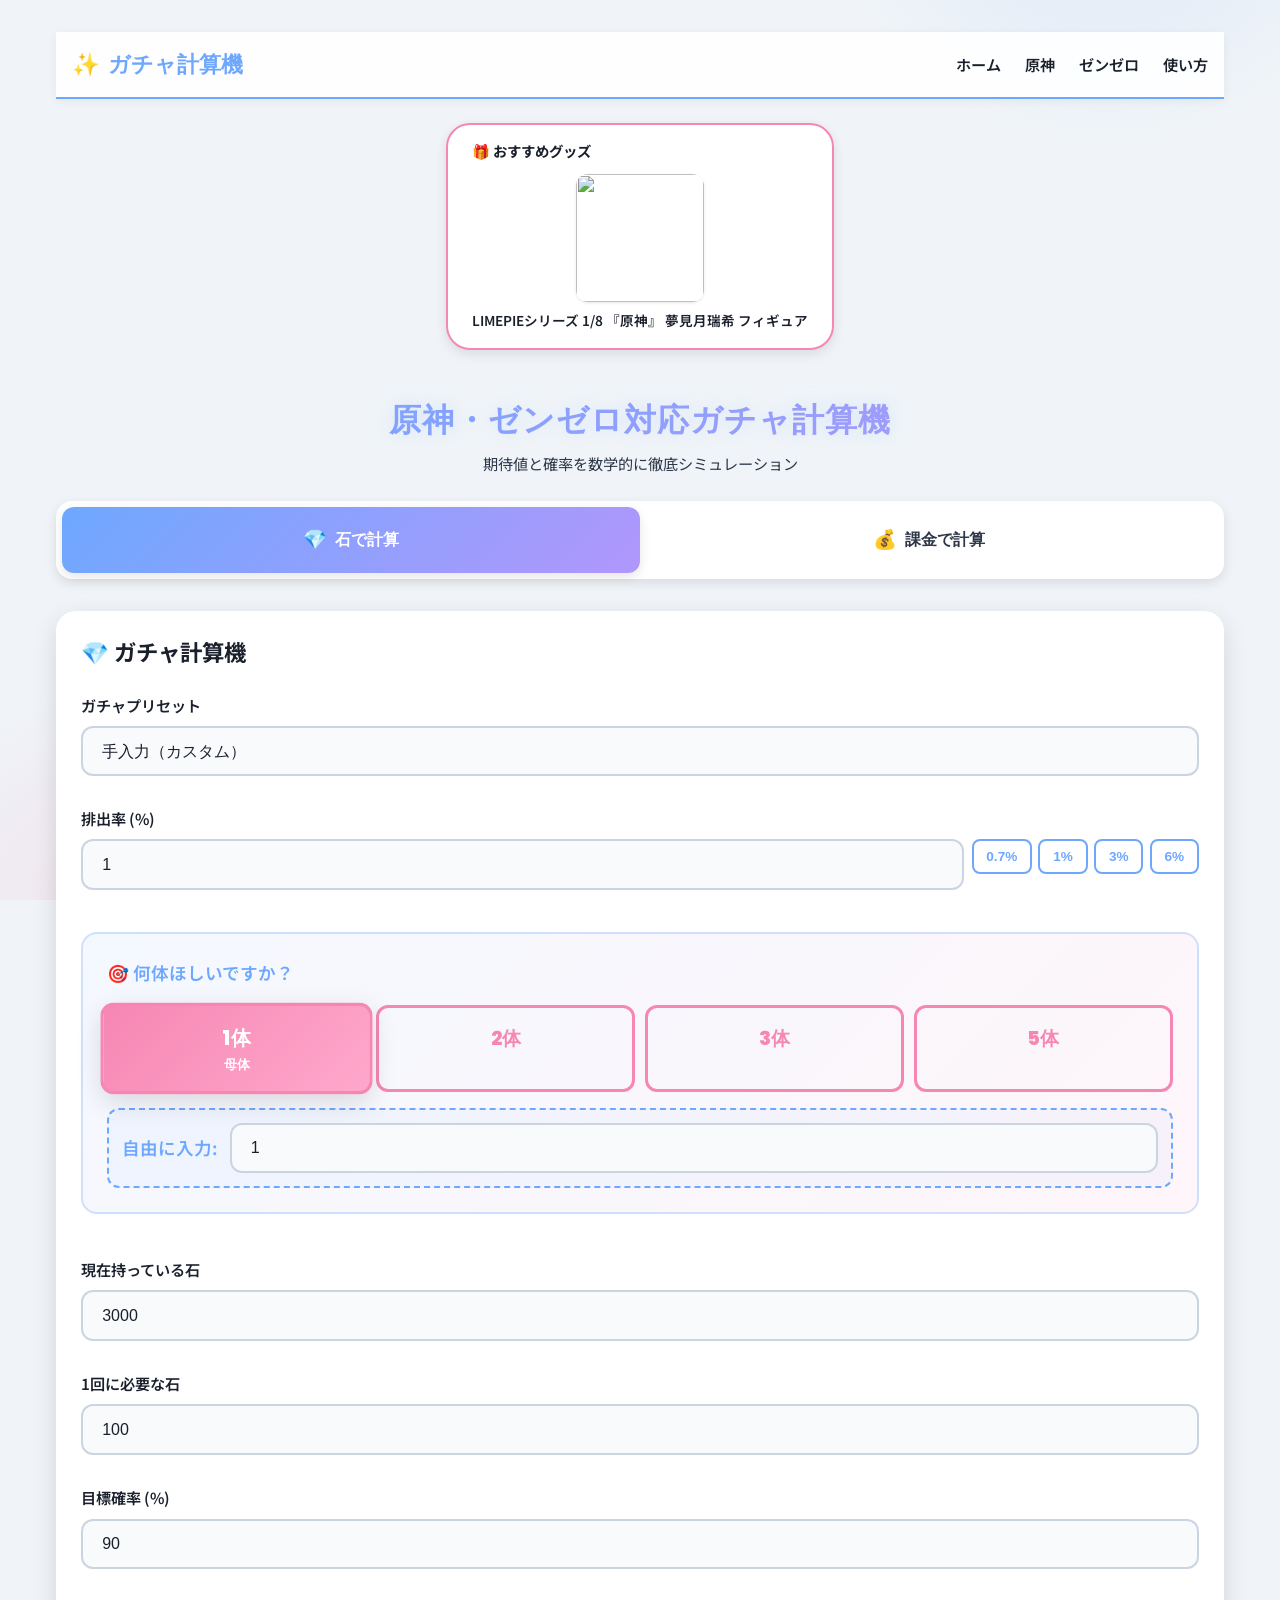
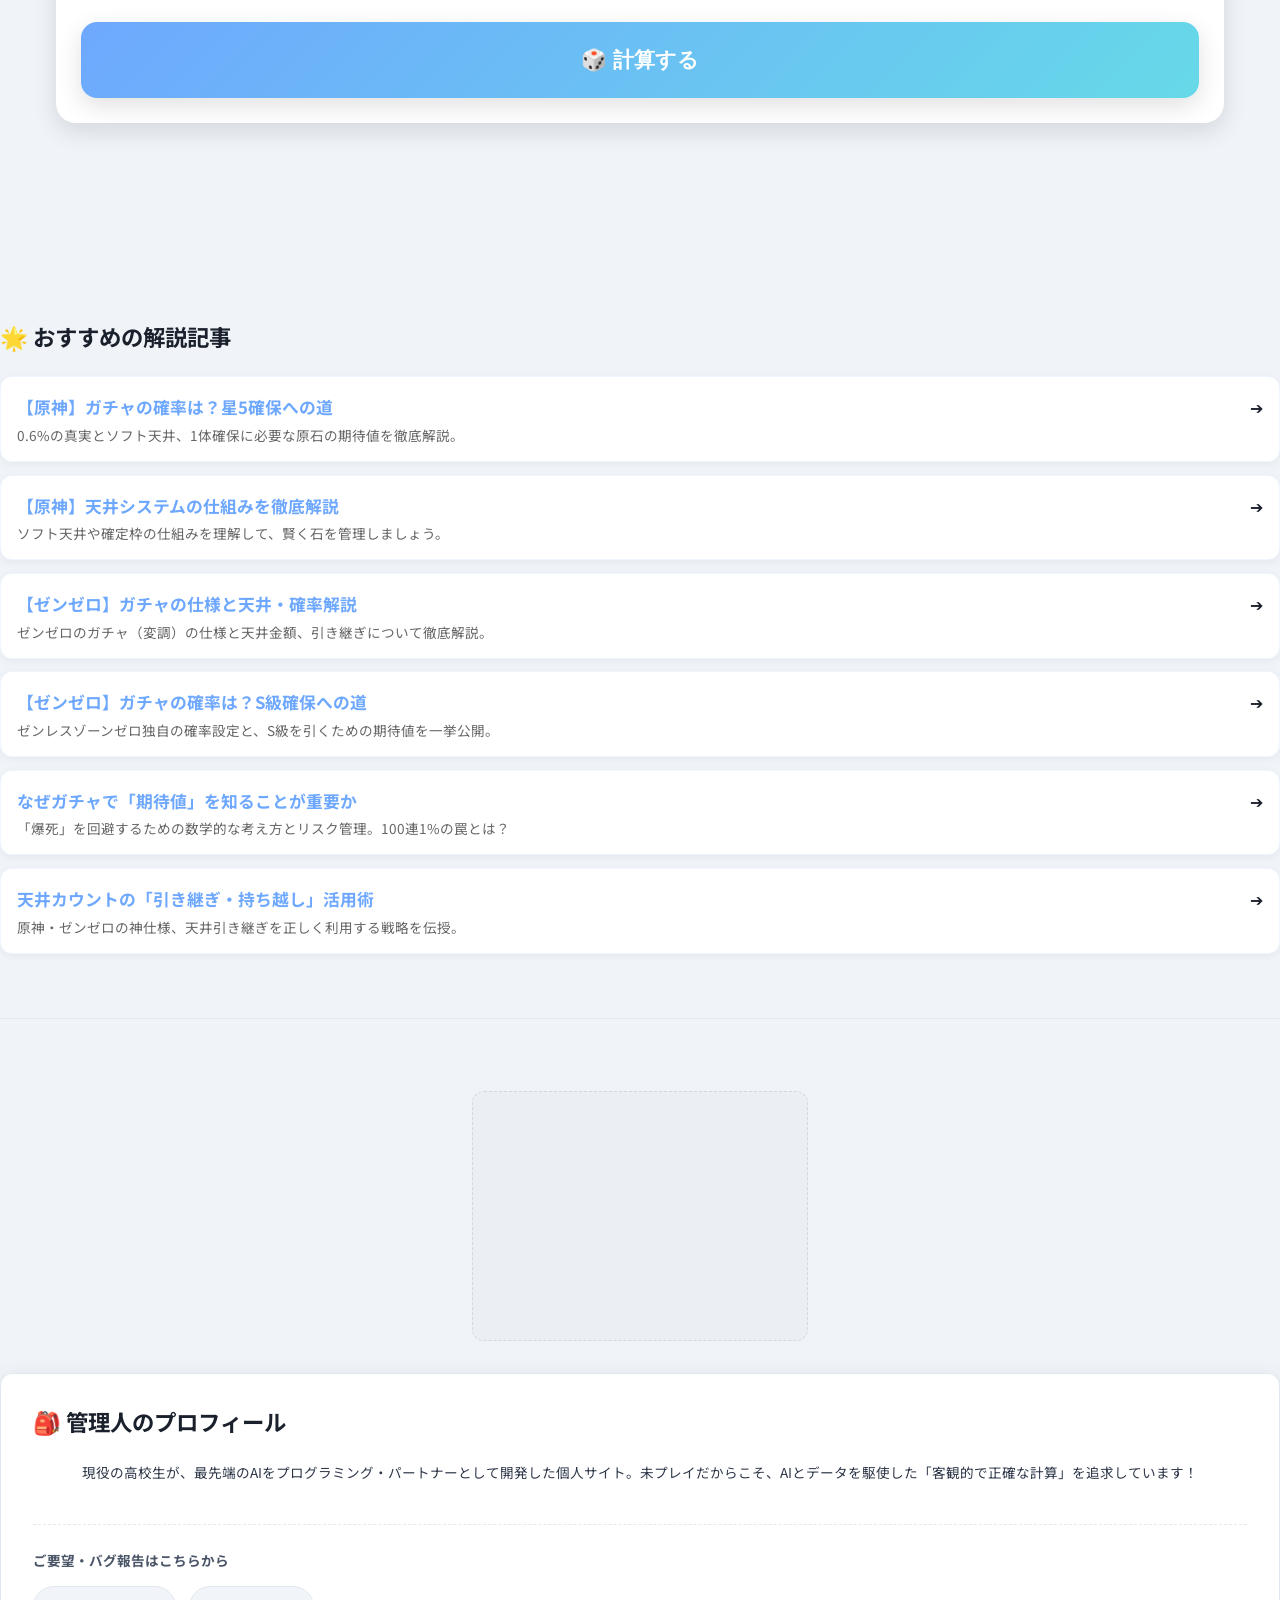
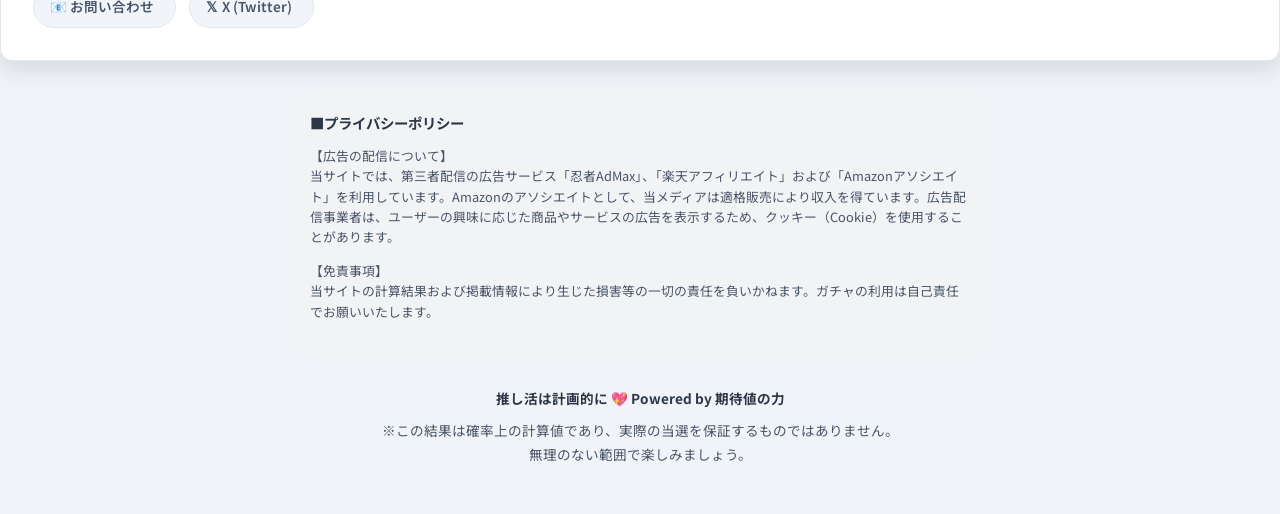
==== commit 5d089538: "Update index.html" ====
--- a/index.html
+++ b/index.html
@@ -1,6 +1,6 @@
 <!DOCTYPE html>
 <html lang="ja">
-
+<script src="https://cdnjs.cloudflare.com/ajax/libs/html2canvas/1.4.1/html2canvas.min.js"></script>
 <head>
     <meta charset="UTF-8">
     <meta name="viewport" content="width=device-width, initial-scale=1.0">
@@ -352,19 +352,21 @@
                 </div>
 
                 <!-- SNSシェア -->
-                <div class="share-section">
-                    <p class="share-label">結果を友達に教える</p>
-                    <div class="share-buttons">
-                        <button class="btn-share btn-share-twitter" id="shareBtn">
-                            <span class="share-icon">𝕏</span>
-                            <span>𝕏でシェア</span>
-                        </button>
-                        <button class="btn-share btn-share-line" id="lineShareBtn">
-                            <span class="share-icon">LINE</span>
-                            <span>LINEで送る</span>
-                        </button>
-                    </div>
-                </div>
+                <div class="share-buttons">
+                    <button class="btn-share btn-share-twitter" id="shareBtn">
+                        <span class="share-icon">𝕏</span>
+                        <span>𝕏でシェア</span>
+                    </button>
+                    <button class="btn-share btn-share-line" id="lineShareBtn">
+                        <span class="share-icon">LINE</span>
+                        <span>LINEで送る</span>
+                    </button>
+                    <button class="btn-share btn-share-image" id="imageShareBtn">
+                        <span class="share-icon">📸</span>
+                        <span>画像保存</span>
+                    </button>
+                </div>
+            </div>
 
                 <div class="copy-feedback" id="copyFeedback">コピーしました!</div>
             </section>
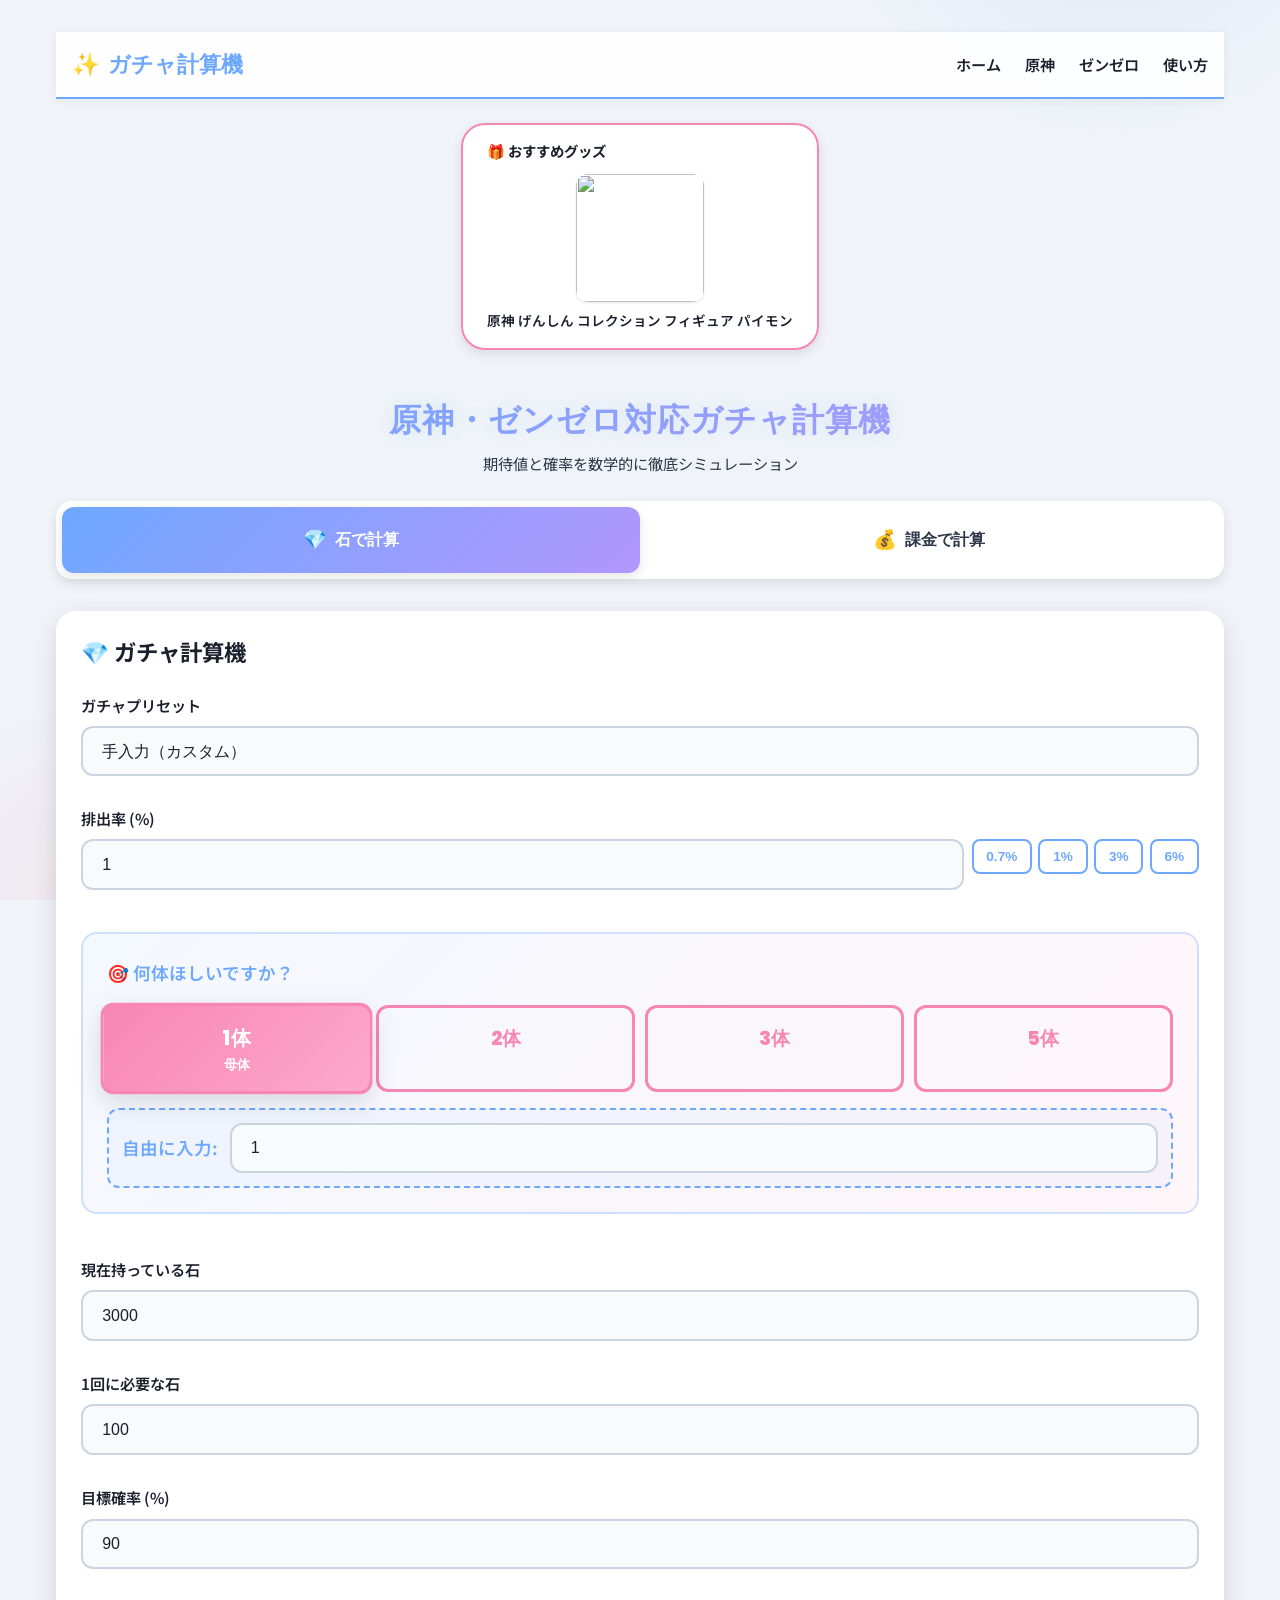
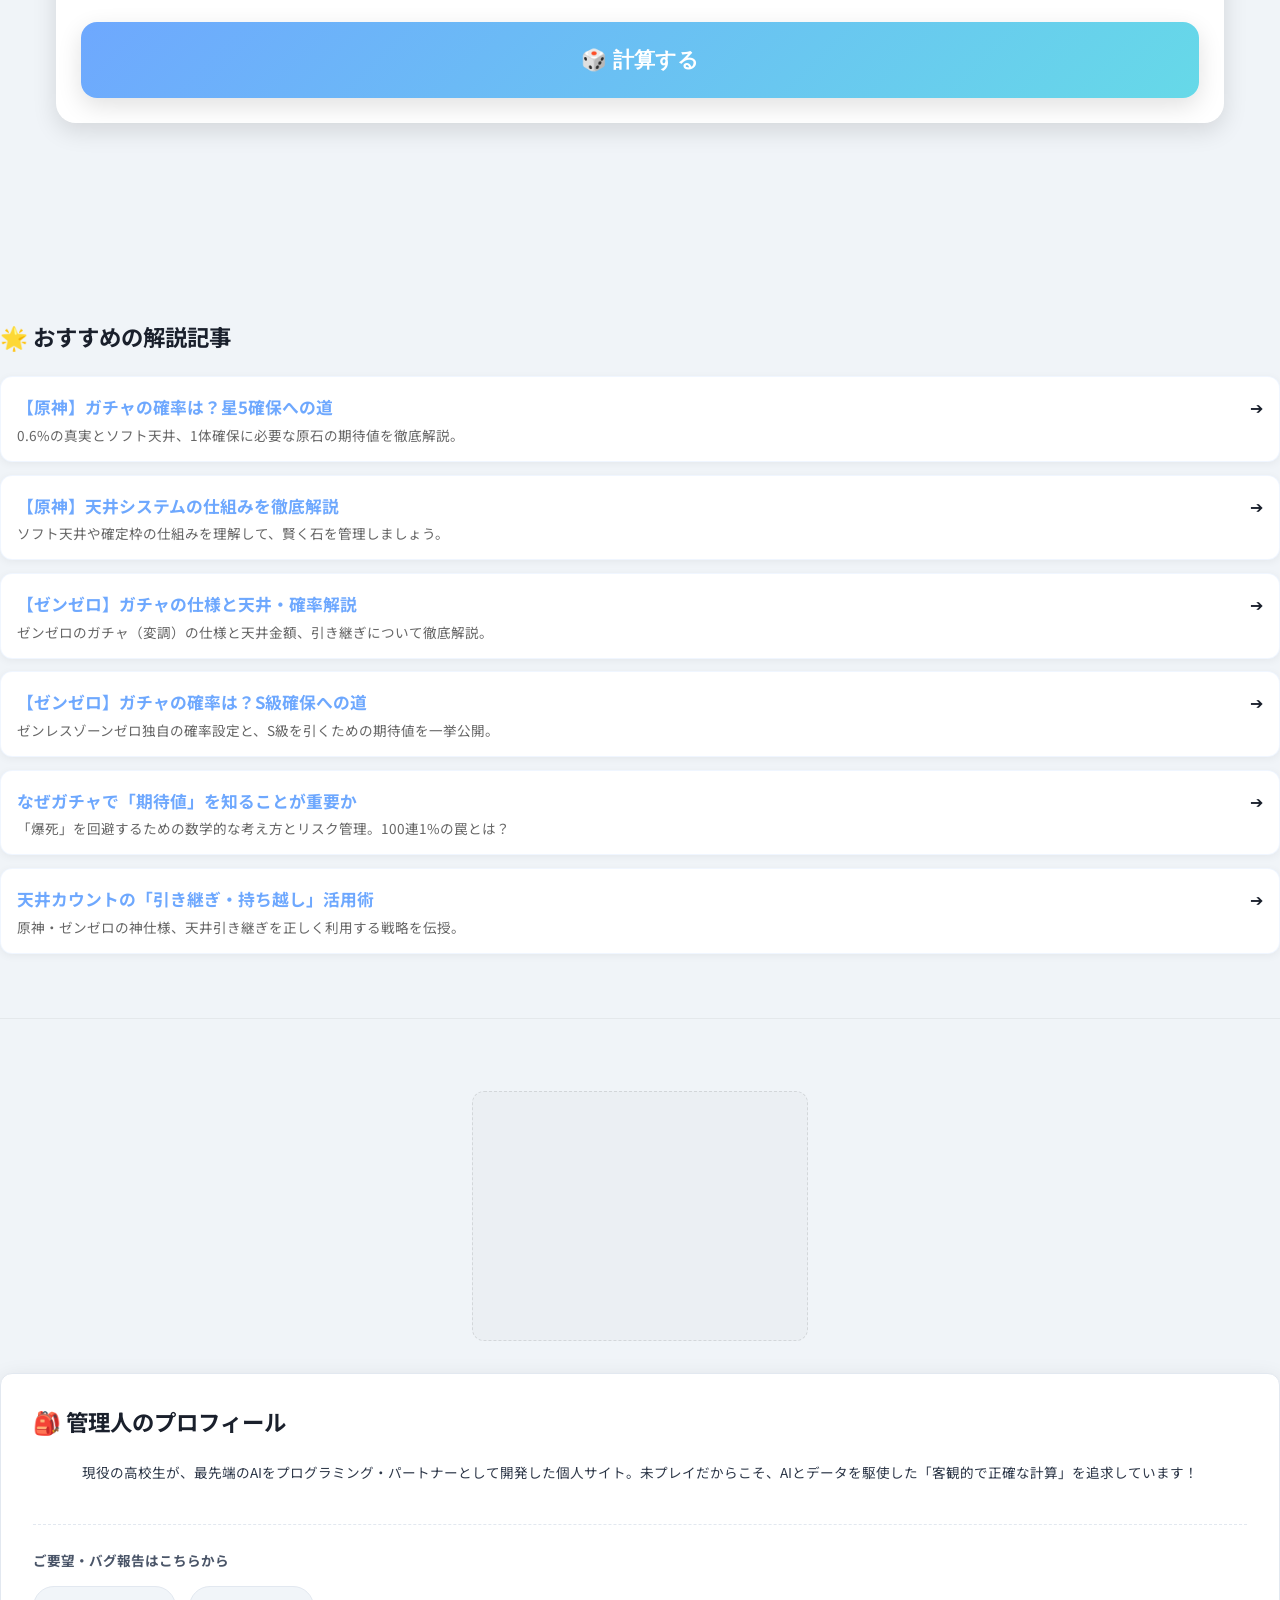
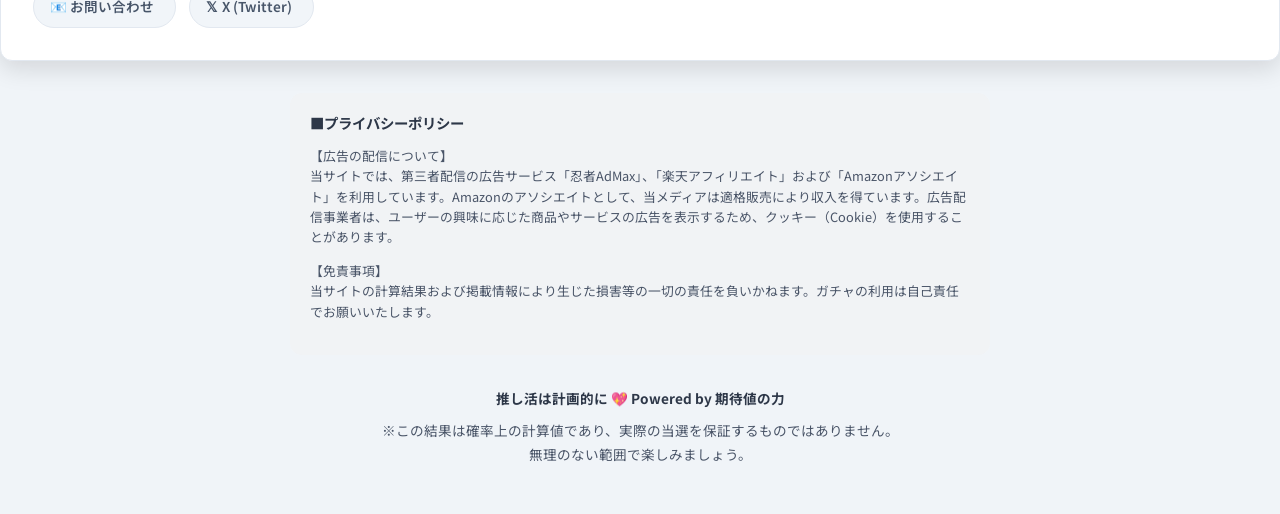
==== commit cddb744e: "Update index.html" ====
--- a/index.html
+++ b/index.html
@@ -2,9 +2,35 @@
 <html lang="ja">
 <script src="https://cdnjs.cloudflare.com/ajax/libs/html2canvas/1.4.1/html2canvas.min.js"></script>
 <head>
+    <script type="application/ld+json">
+    {
+      "@context": "https://schema.org",
+      "@type": "WebApplication",
+      "name": "ガチャ確率期待値計算機",
+      "url": "https://gacha-calculator.vercel.app/",
+      "description": "原神、ゼンレスゾーンゼロなどのガチャ確率をシミュレート。天井やソフト天井を考慮した精密な期待値算出ツールです。",
+      "applicationCategory": "UtilityApplication",
+      "operatingSystem": "Any",
+      "offers": {
+        "@type": "Offer",
+        "price": "0",
+        "priceCurrency": "JPY"
+      },
+      "featureList": [
+        "原神・ゼンゼロのソフト天井対応",
+        "目標体数に応じた必要リソース算出",
+        "確率分布グラフの可視化"
+      ]
+}
+</script>
+    <meta property="og:title" content="ガチャ確率期待値計算機 | 原神・ゼンゼロ対応">
+    <meta property="og:description" content="天井やソフト天井を考慮した精密なガチャシミュレーター。目標体数に必要なリソースを即座に計算。">
+    <meta property="og:url" content="https://gacha-calculator.vercel.app/">
+    <meta property="og:type" content="website">
+    <meta name="twitter:card" content="summary_large_image">
     <meta charset="UTF-8">
     <meta name="viewport" content="width=device-width, initial-scale=1.0">
-    <title>原神・ゼンゼロ対応ガチャ計算機｜期待値と確率を数学的に徹底シミュレーション</title>
+    <title>ガチャ確率期待値計算機 | 原神・ゼンゼロ対応の精密シミュレーター</title>
     <meta name="description" content="原神やゼンゼロなど様々なゲームに対応！ガチャの天井仕様や確率を徹底解説した記事も満載。あなたの手持ちで何体狙えるか、ガチャの計算結果を即座に判定します。">
     <meta name="keywords" content="ガチャ確率,期待値,確率計算,爆死,原神,ゼンゼロ,ブルーアーカイブ,ソシャゲ,ガチャ計算機,ガチャ確率計算機">
 
--- a/style.css
+++ b/style.css
@@ -1200,10 +1200,16 @@
     background: #000000;
 }
 
+.btn-share-image {
+    background: linear-gradient(135deg, #6366f1 0%, #8b5cf6 100%);
+}
 .btn-share-line {
     background: #06C755;
 }
 
+.btn-share-image {
+    background: linear-gradient(135deg, #6366f1 0%, #8b5cf6 100%);
+}
 .btn-share:hover {
     transform: translateY(-2px);
     box-shadow: var(--shadow-md);
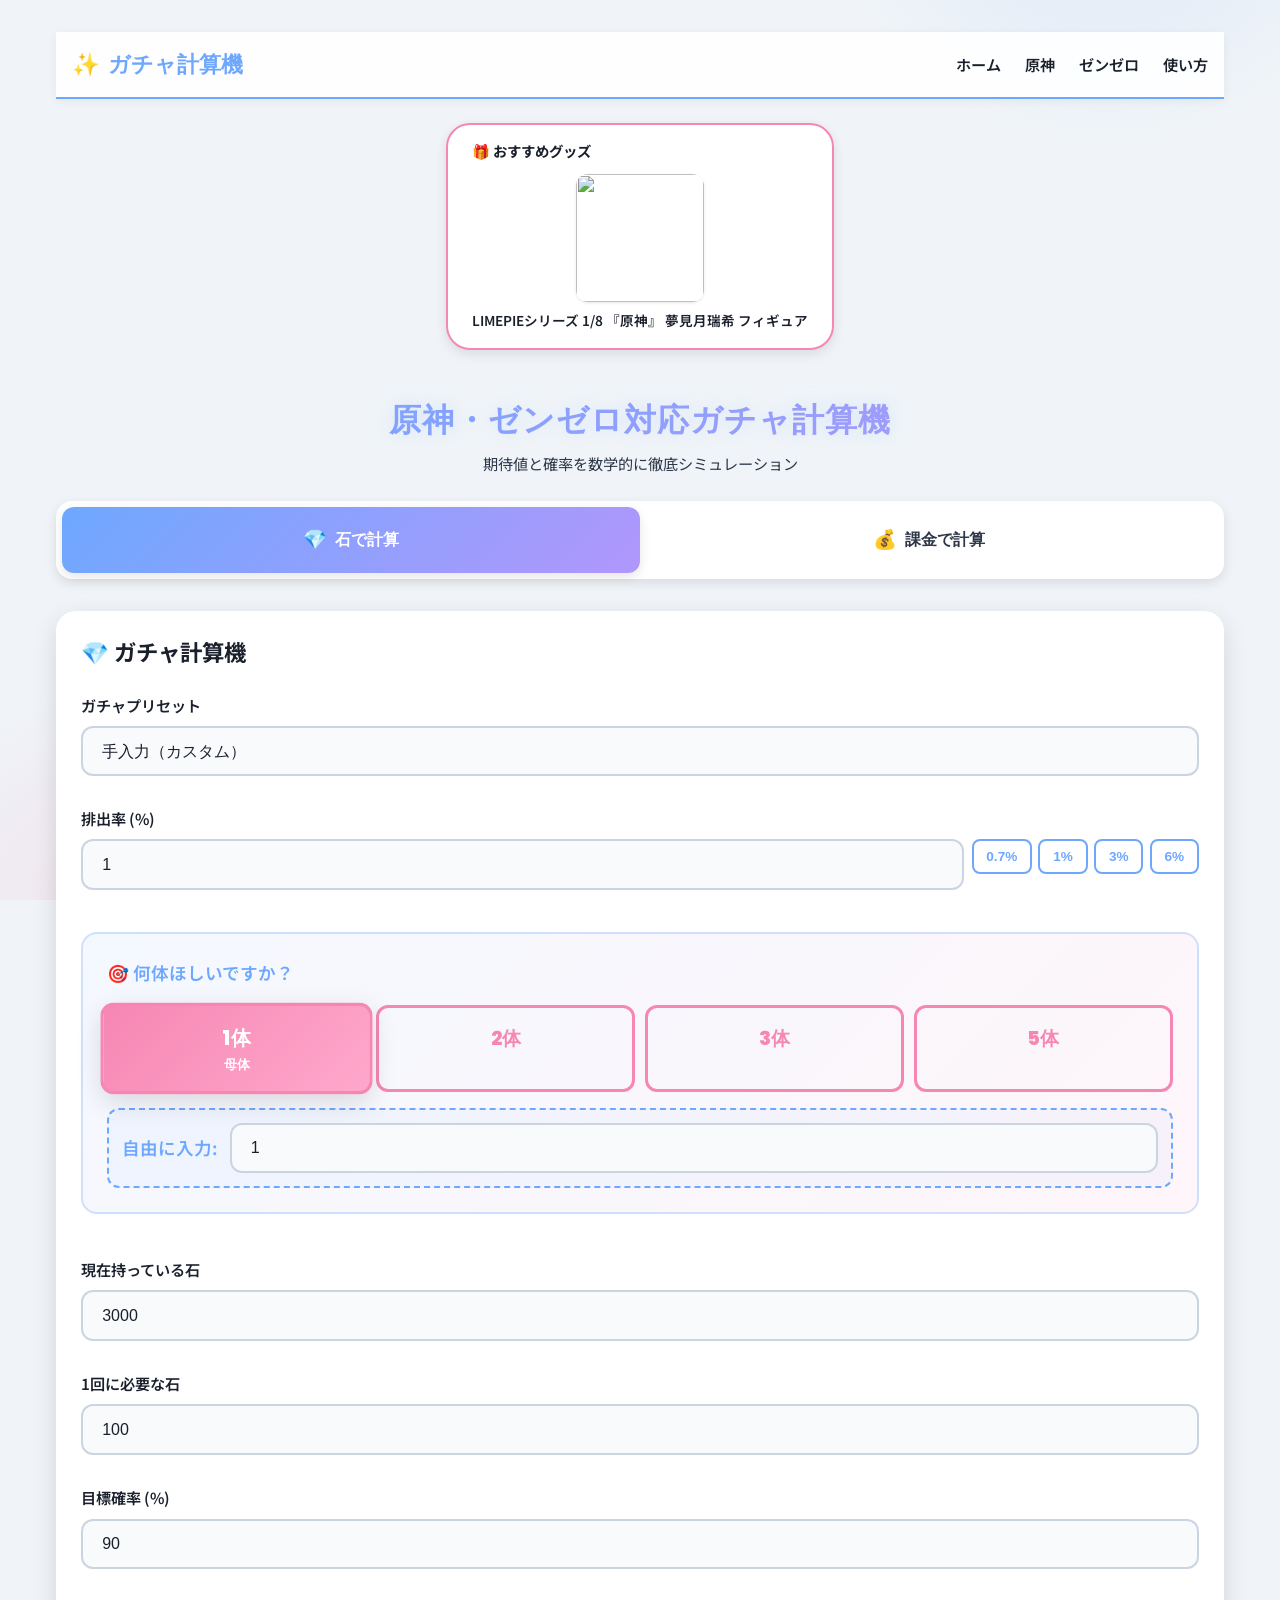
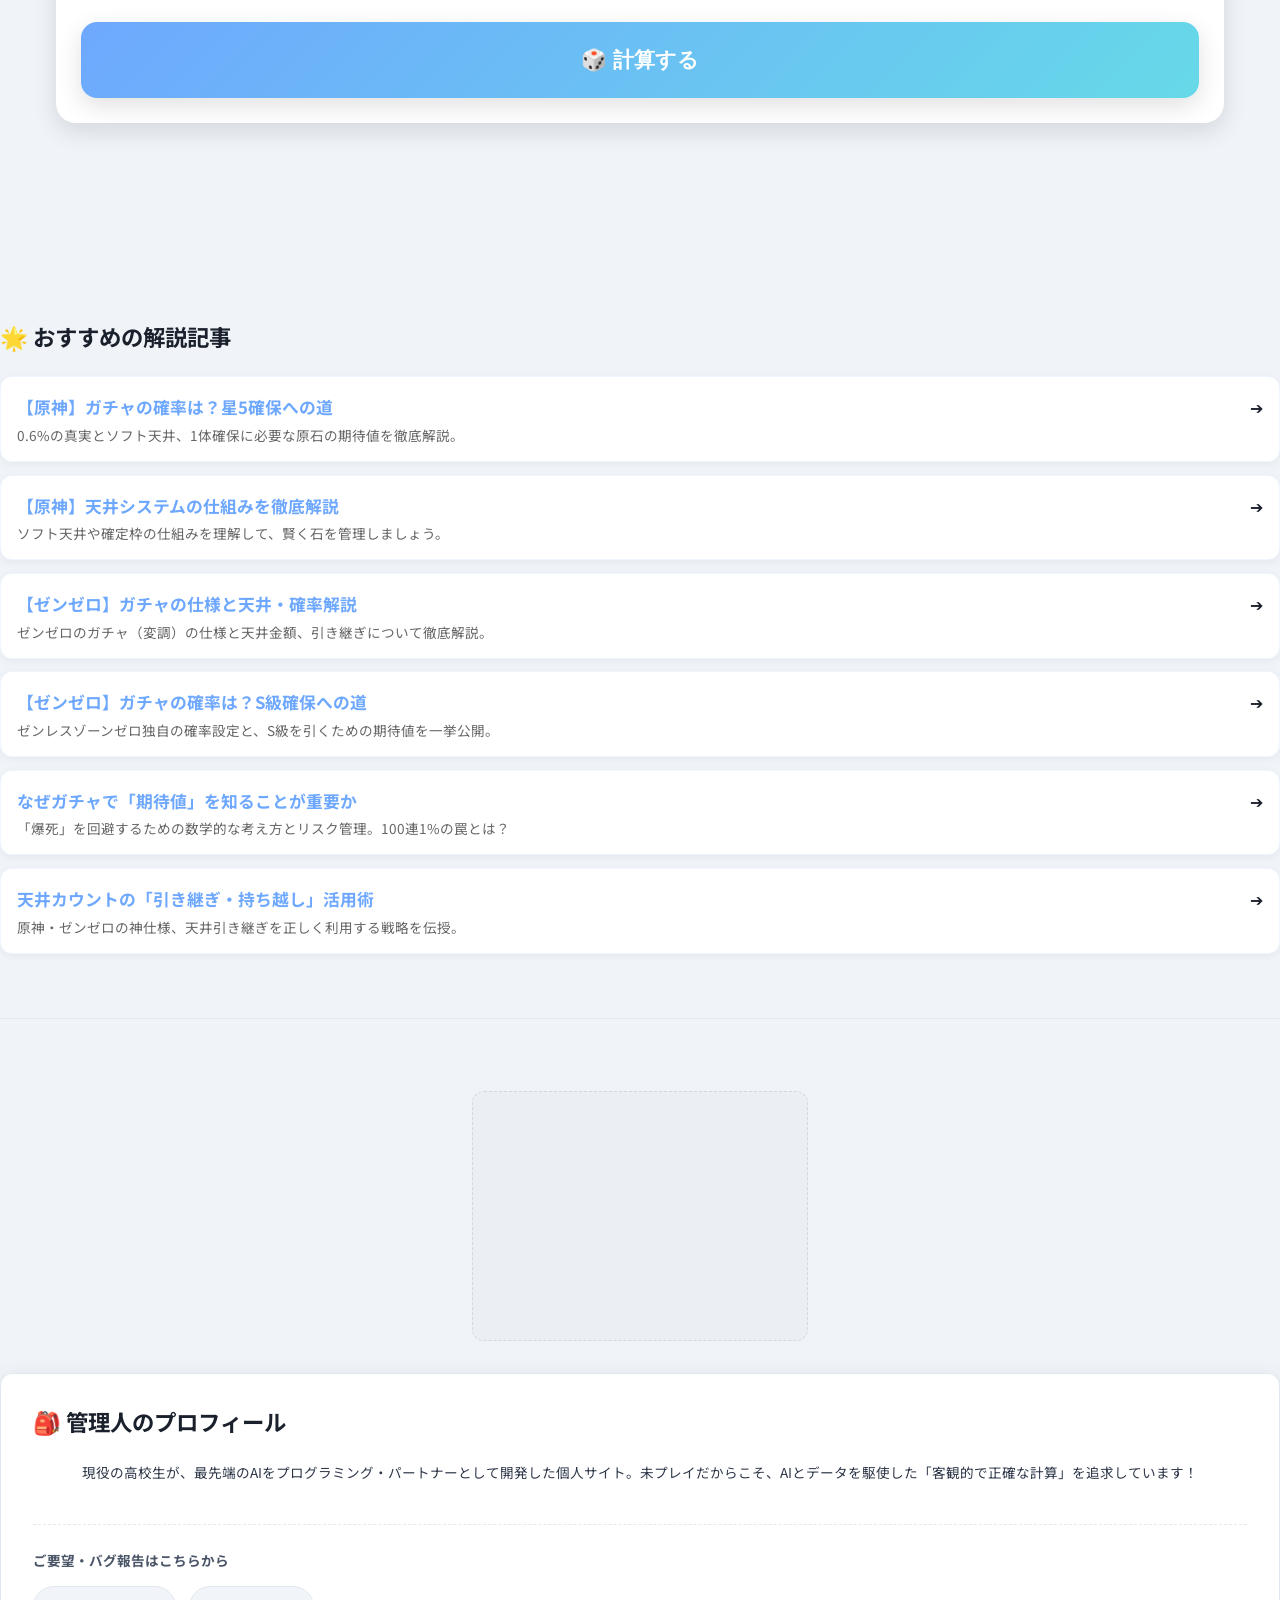
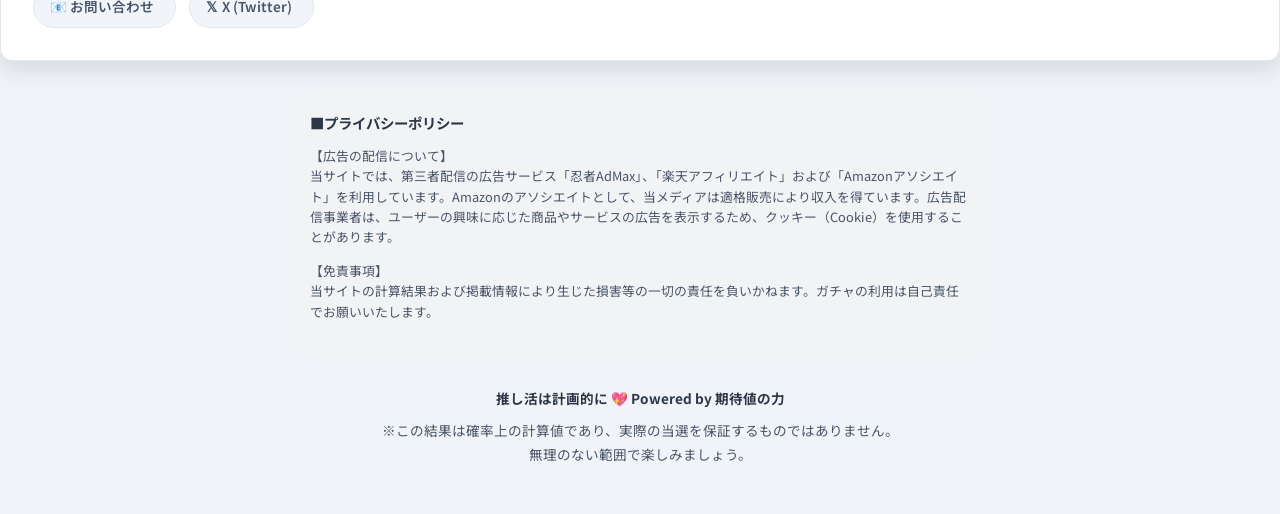
==== commit 13f26078: "Update index.html" ====
--- a/index.html
+++ b/index.html
@@ -27,6 +27,8 @@
     <meta property="og:description" content="天井やソフト天井を考慮した精密なガチャシミュレーター。目標体数に必要なリソースを即座に計算。">
     <meta property="og:url" content="https://gacha-calculator.vercel.app/">
     <meta property="og:type" content="website">
+    <meta property="og:image" content="https://gacha-calculator.vercel.app/ogp-image.png">
+    <meta name="twitter:image" content="https://gacha-calculator.vercel.app/ogp-image.png">
     <meta name="twitter:card" content="summary_large_image">
     <meta charset="UTF-8">
     <meta name="viewport" content="width=device-width, initial-scale=1.0">
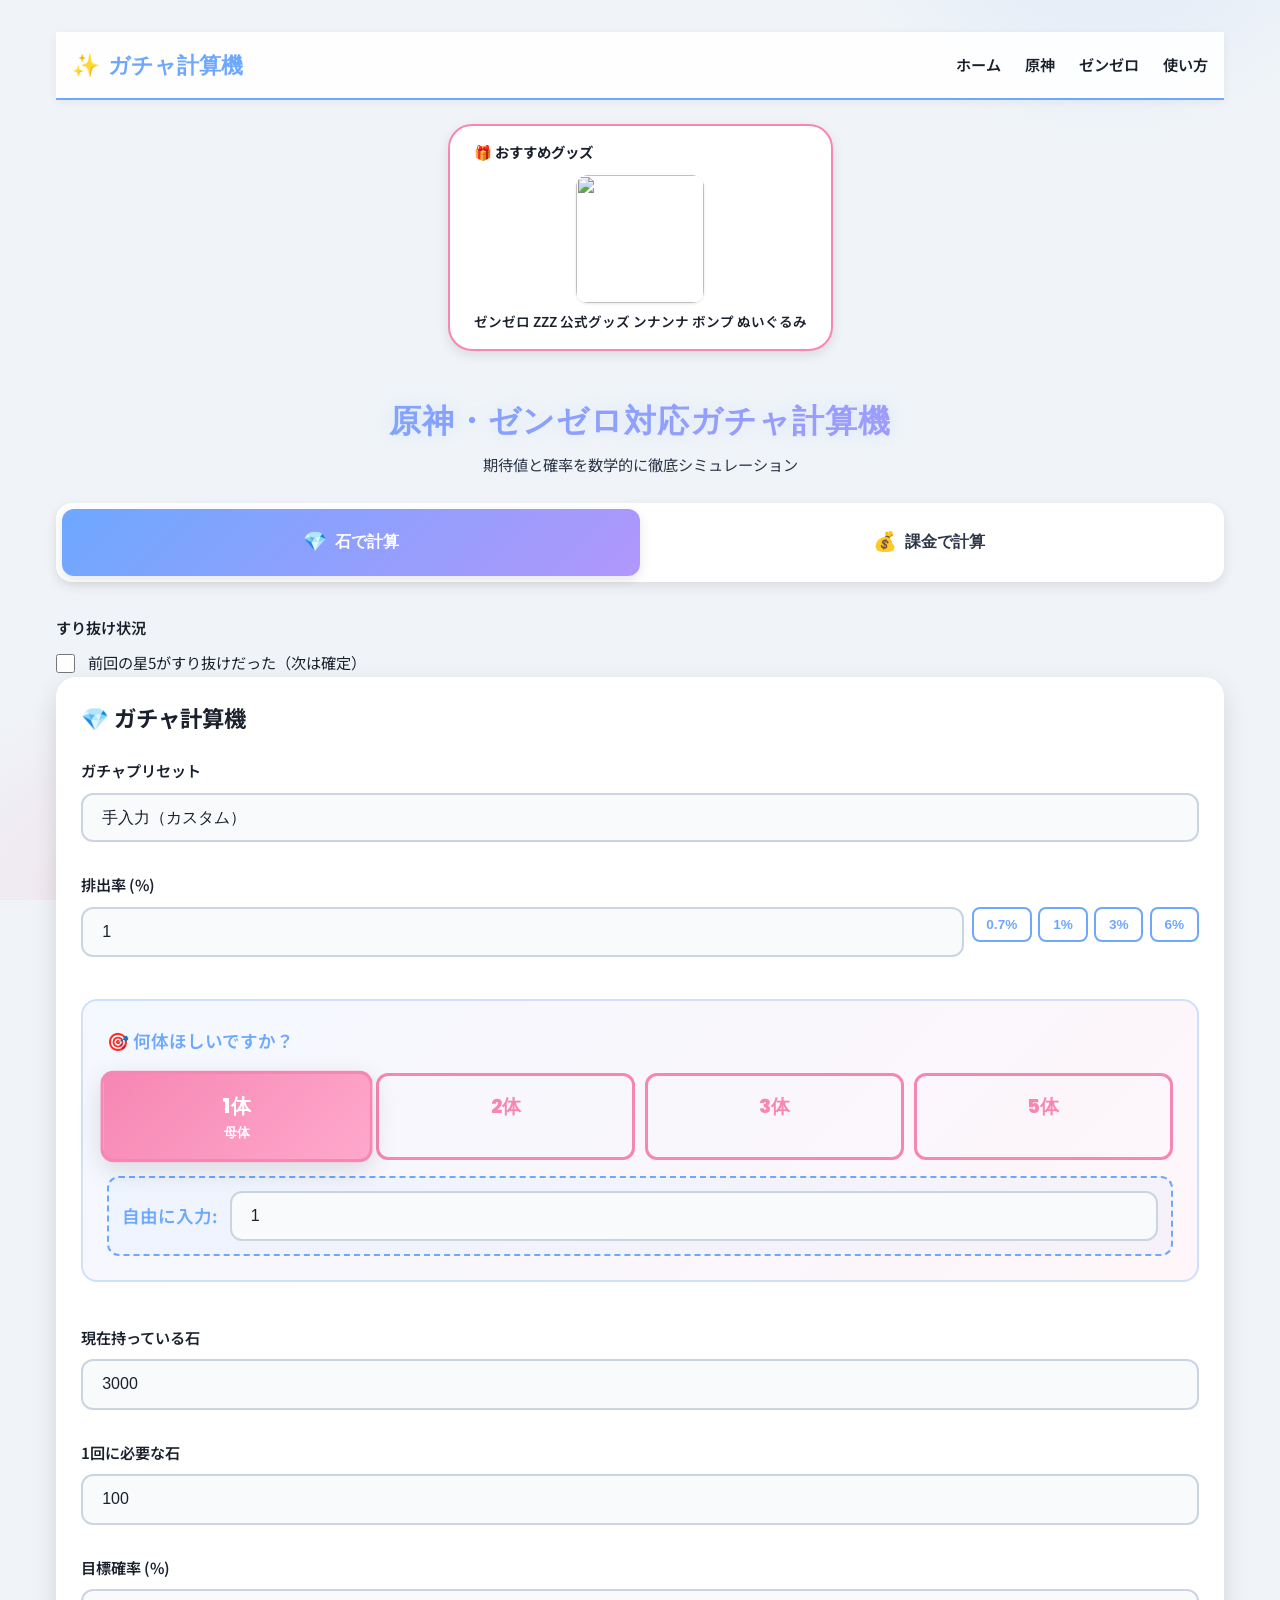
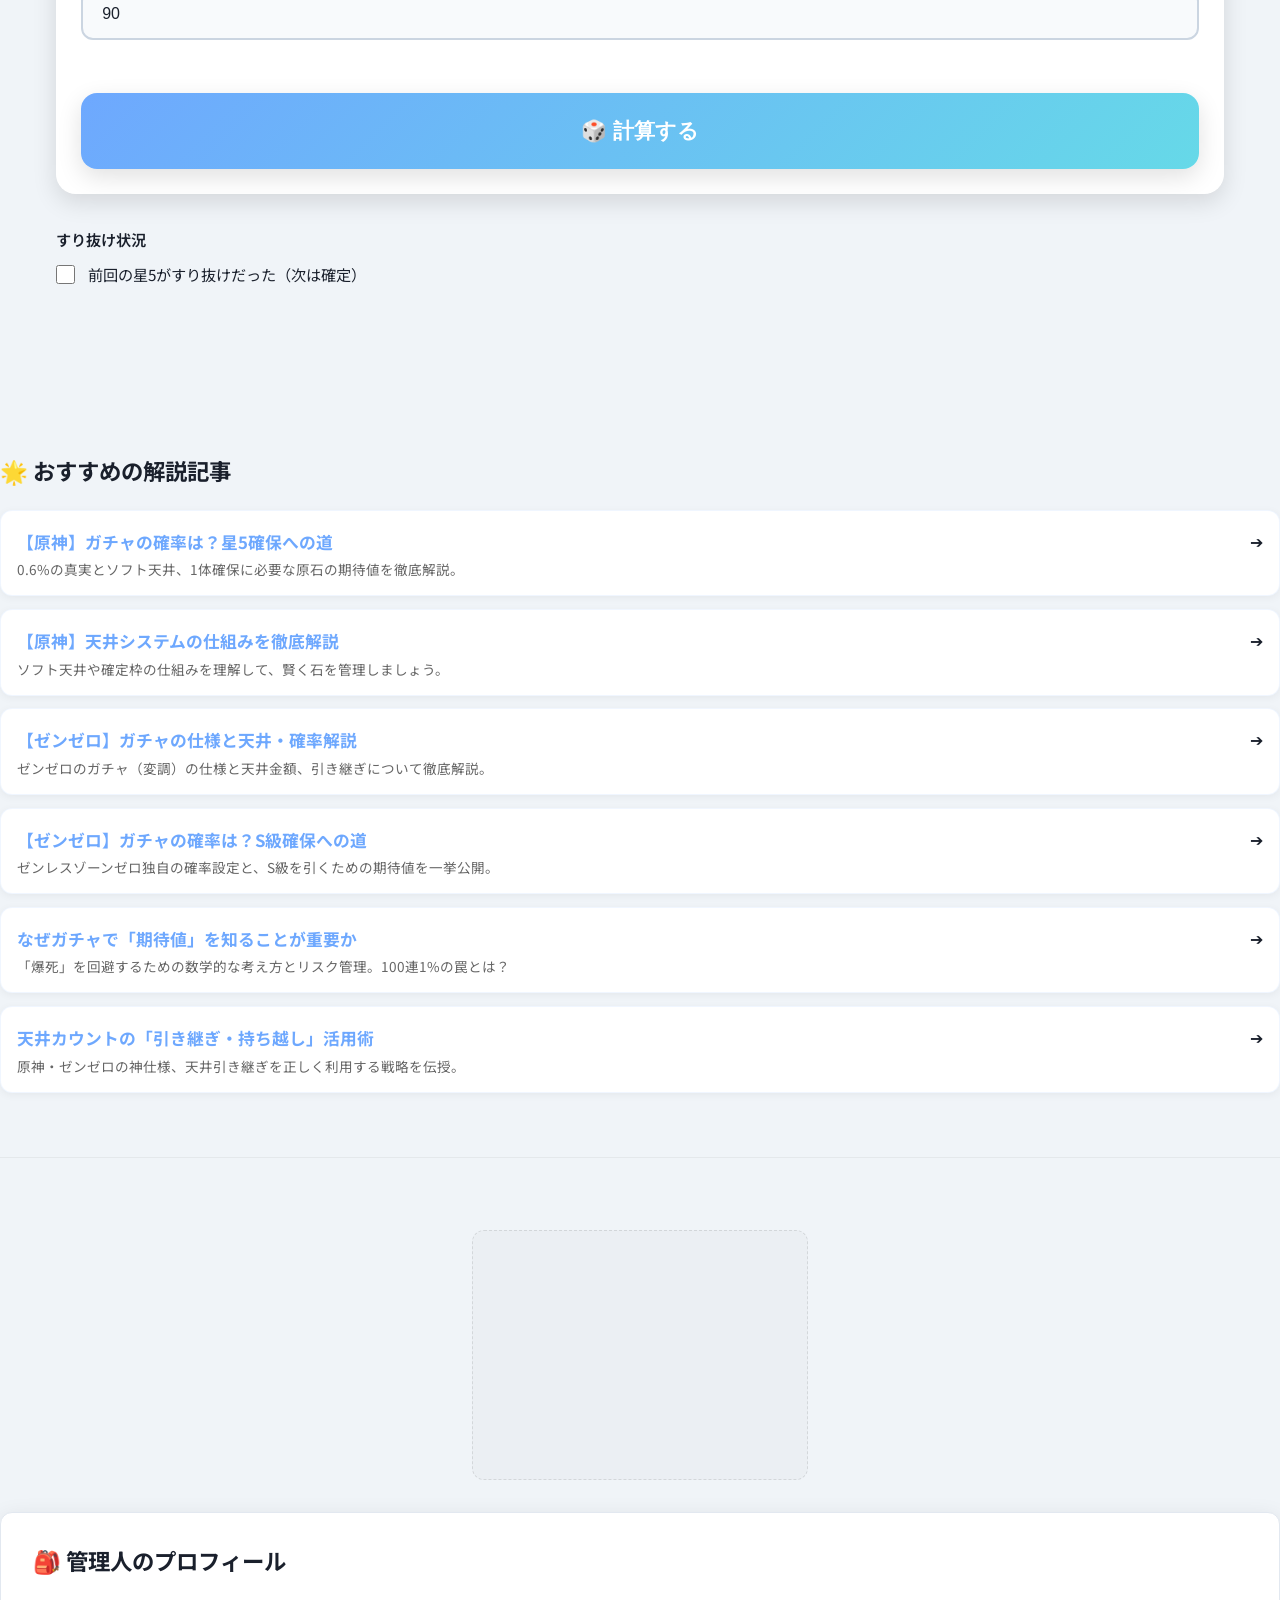
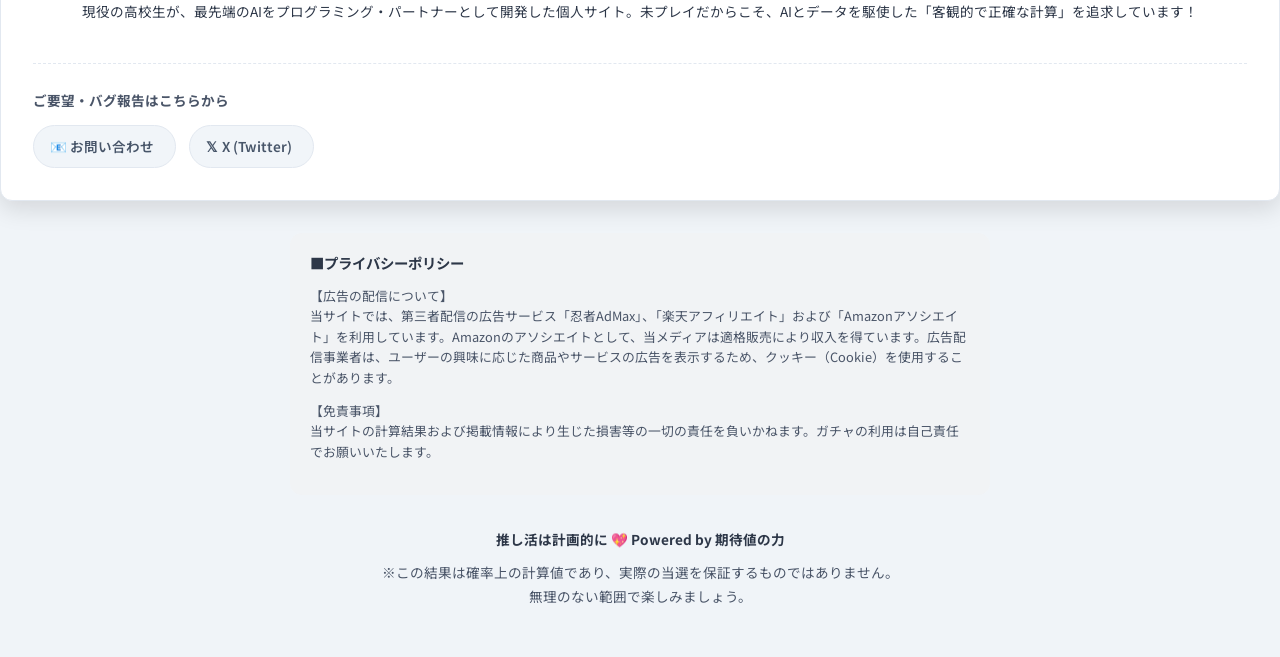
==== commit 1cc4e2d1: "Update index.html" ====
--- a/index.html
+++ b/index.html
@@ -112,6 +112,13 @@
         <!-- メインコンテンツ -->
         <main class="main-content" id="calculator">
             <!-- 石モード入力フォーム -->
+            <div class="form-group">
+                <label>すり抜け状況</label>
+                <label style="display: flex; align-items: center; gap: 0.8rem; cursor: pointer; font-weight: 400;">
+                    <input type="checkbox" id="surinikeStone" style="width: 1.2rem; height: 1.2rem; cursor: pointer;">
+                    <span>前回の星5がすり抜けだった（次は確定）</span>
+                </label>
+            </div>
             <section class="card calculator-card" id="stoneForm">
                 <h2 class="card-title">💎 ガチャ計算機</h2>
                 <form id="gachaFormStone" class="form">
@@ -196,6 +203,13 @@
             </section>
 
             <!-- 課金モード入力フォーム -->
+            <div class="form-group">
+                <label>すり抜け状況</label>
+                <label style="display: flex; align-items: center; gap: 0.8rem; cursor: pointer; font-weight: 400;">
+                    <input type="checkbox" id="surinikeMoney" style="width: 1.2rem; height: 1.2rem; cursor: pointer;">
+                    <span>前回の星5がすり抜けだった（次は確定）</span>
+                </label>
+            </div>
             <section class="card calculator-card hidden" id="moneyForm">
                 <h2 class="card-title">💰 課金で計算</h2>
                 <form id="gachaFormMoney" class="form">
--- a/style.css
+++ b/style.css
@@ -172,8 +172,8 @@
     .article-intro,
     .zzz-intro,
     .info-list li {
-        font-size: 1.1rem;
-        line-height: 1.8;
+        font-size: 1.05rem;
+        line-height: 1.9;
     }
 
     .info-table th,
@@ -573,17 +573,15 @@
 /* ========================================
    繧ｿ繧､繝昴げ繝ｩ繝輔ぅ縺ｮ隱ｿ謨ｴ
    ======================================== */
-body {
-    font-family: 'Noto Sans JP', sans-serif;
-    background-color: var(--bg-primary);
-    color: var(--text-primary);
-    line-height: 1.75;
-    /* 謾ｻ逡･繧ｵ繧､繝磯｢ｨ */
-    font-size: 16px;
-    /* 謾ｻ逡･繧ｵ繧､繝磯｢ｨ */
-    word-break: break-all;
-    overflow-wrap: break-word;
-}
+ body {
+     font-family: 'Noto Sans JP', sans-serif;
+     background-color: var(--bg-primary);
+     color: var(--text-primary);
+     line-height: 1.8;
+     font-size: 16px;
+     word-break: break-word;
+     overflow-wrap: break-word;
+ }
 
 h1,
 h2,
@@ -1590,7 +1588,7 @@
 /* 繝ｬ繧ｹ繝昴Φ繧ｷ繝� */
 @media (max-width: 768px) {
     .container {
-        padding: 1rem 0.5rem;
+        padding: 1rem 1rem;
     }
 
     .affiliate-buttons {
@@ -1598,8 +1596,8 @@
     }
 
     .card {
-        padding: 1.2rem;
-        margin: 0 0.2rem 1.5rem 0.2rem;
+        padding: 1.4rem 1.2rem;
+        margin: 0 0 1.5rem 0;
     }
 
     .recommend-card {
@@ -1609,7 +1607,7 @@
     .info-group,
     .article-card {
         padding: 1.5rem 1.2rem;
-        margin: 0 0.2rem 1.5rem 0.2rem;
+        margin: 0 0 1.5rem 0;
     }
 
     .title {
@@ -2152,3 +2150,79 @@
     color: var(--primary-color);
     font-weight: bold;
 }
+/* 吹き出しボックス内のフォントサイズ修正 */
+@media (max-width: 768px) {
+    .callout-content p {
+        font-size: 1rem;
+        line-height: 1.8;
+    }
+    
+    /* テーブルのはみ出し修正 */
+    .table-container {
+        overflow-x: auto;
+        -webkit-overflow-scrolling: touch;
+    }
+    
+    .info-table {
+        min-width: 320px;
+    }
+}
+@media (max-width: 768px) {
+    .callout {
+        padding: 1rem;
+        gap: 0.6rem;
+    }
+    
+    .callout-content {
+        width: 100%;
+        min-width: 0;
+    }
+    
+    .callout-content p {
+        font-size: 1rem;
+        line-height: 1.8;
+        word-break: normal;
+        overflow-wrap: break-word;
+    }
+}
+@media (max-width: 768px) {
+    .info-table td:first-child {
+        width: 2.5rem;
+        padding: 0.6rem 0.3rem;
+    }
+    
+    .info-table td:nth-child(2) {
+        width: 5rem;
+        font-size: 0.85rem;
+    }
+    
+    .info-table td:nth-child(3) {
+        font-size: 0.85rem;
+        line-height: 1.7;
+        word-break: normal;
+        overflow-wrap: break-word;
+    }
+}
+@media (max-width: 768px) {
+    .callout {
+        margin-left: 0;
+        margin-right: 0;
+        padding: 1rem;
+    }
+    
+    .callout-icon {
+        font-size: 1.2rem;
+    }
+    
+    .callout-content p {
+        font-size: 0.95rem;
+        line-height: 1.8;
+        word-break: normal;
+        overflow-wrap: break-word;
+    }
+}
+@media (max-width: 768px) {
+    .article-page {
+        padding: 1.2rem 0.8rem;
+    }
+}
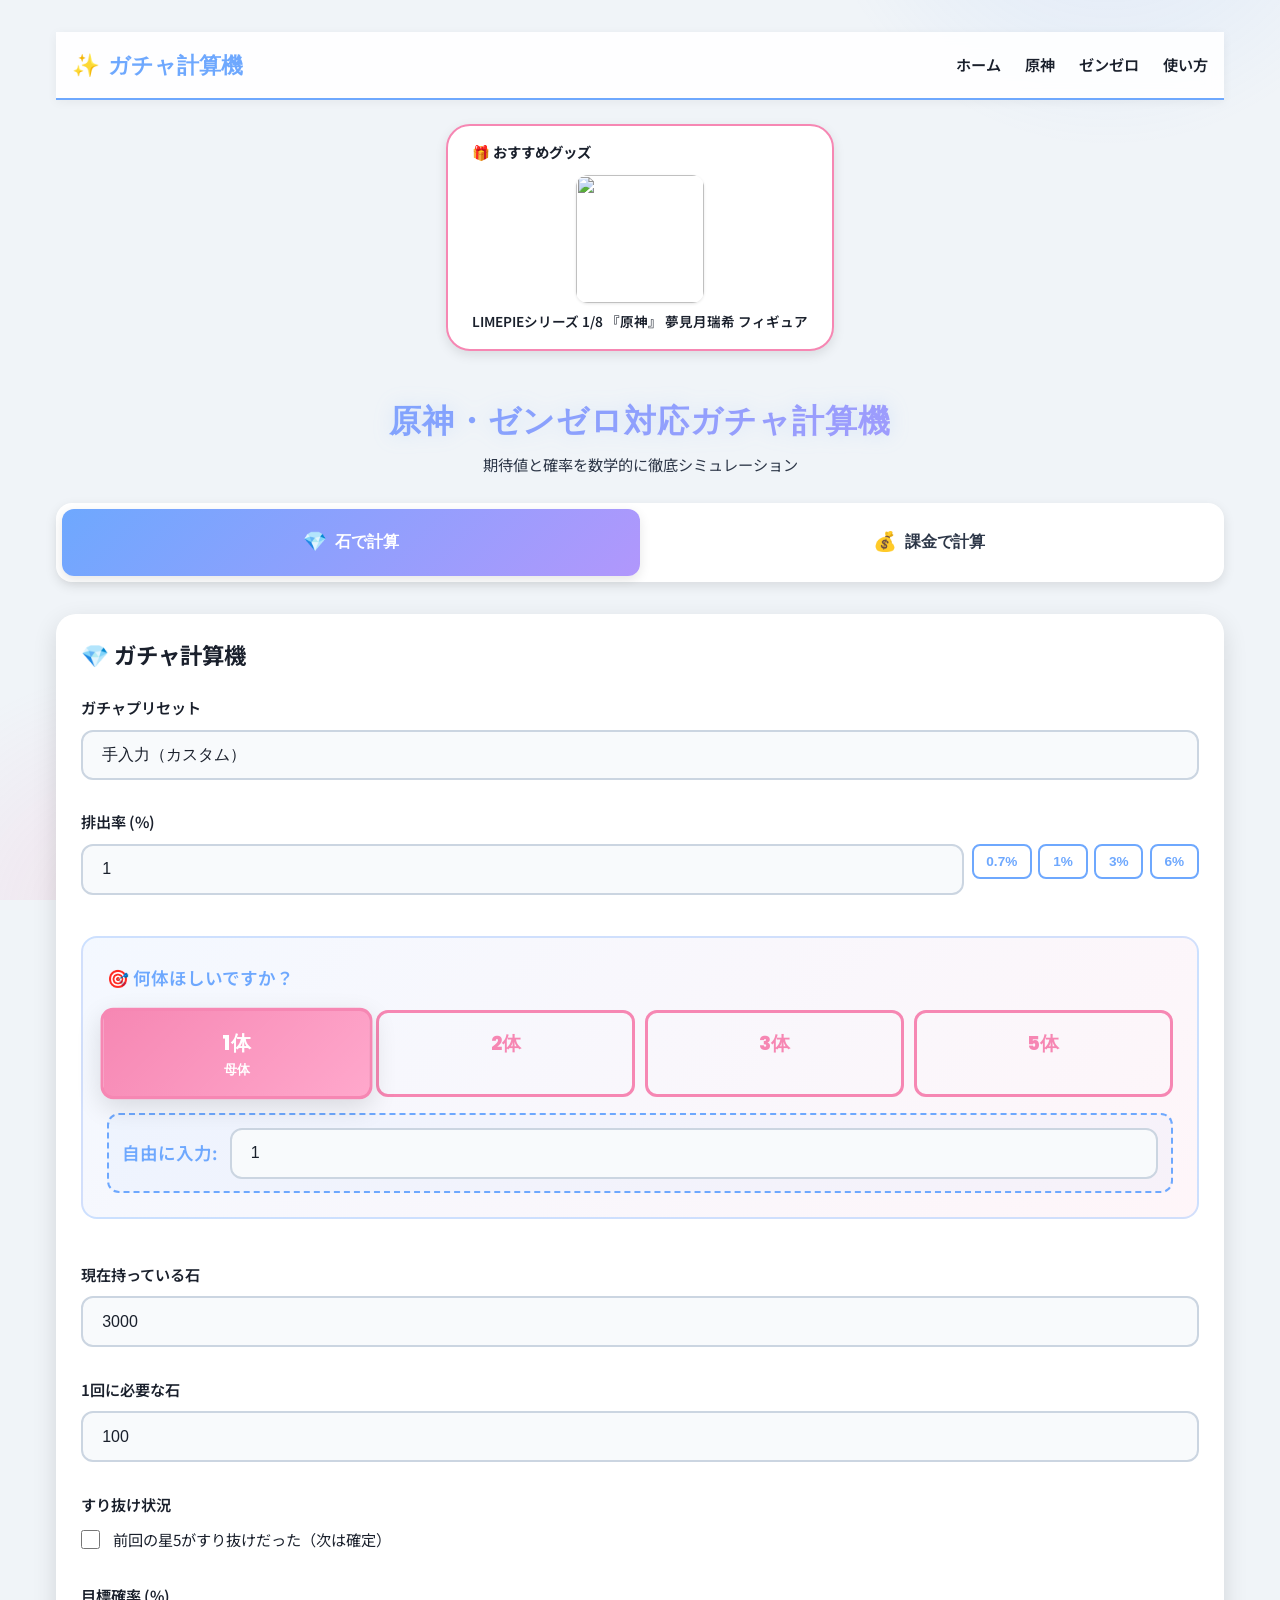
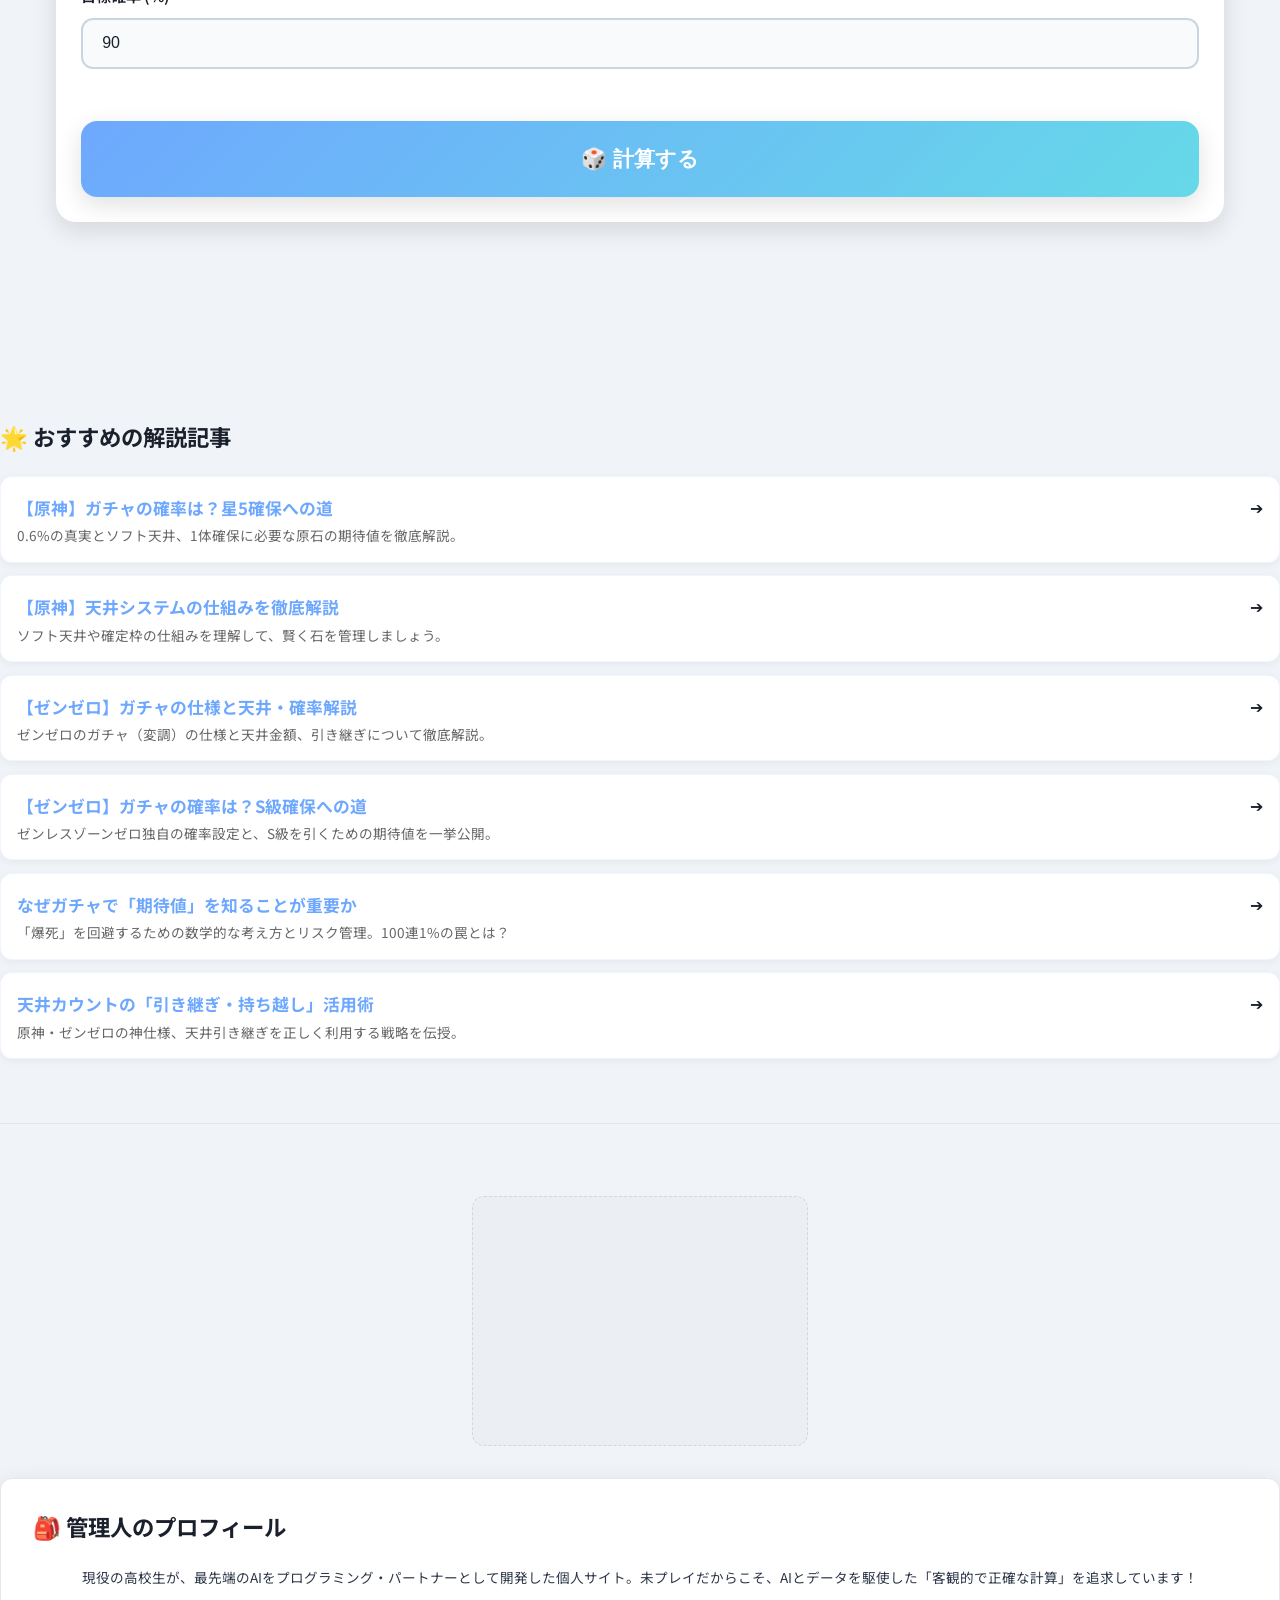
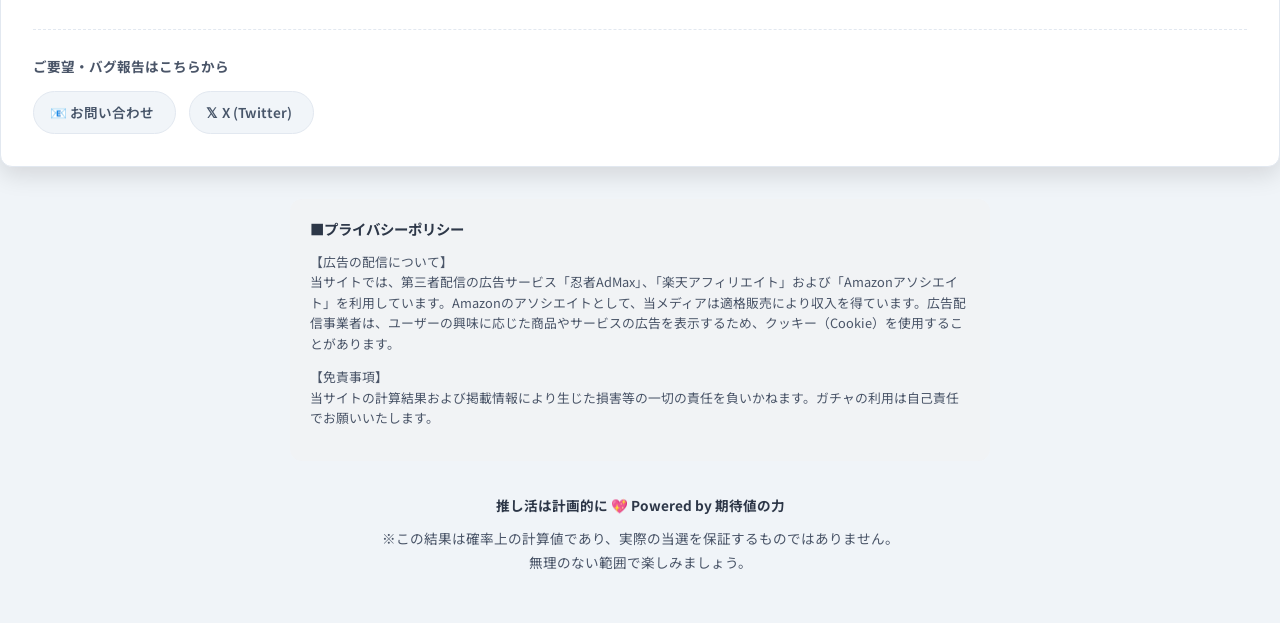
==== commit 9a1f20d9: "Update index.html" ====
--- a/index.html
+++ b/index.html
@@ -112,13 +112,6 @@
         <!-- メインコンテンツ -->
         <main class="main-content" id="calculator">
             <!-- 石モード入力フォーム -->
-            <div class="form-group">
-                <label>すり抜け状況</label>
-                <label style="display: flex; align-items: center; gap: 0.8rem; cursor: pointer; font-weight: 400;">
-                    <input type="checkbox" id="surinikeStone" style="width: 1.2rem; height: 1.2rem; cursor: pointer;">
-                    <span>前回の星5がすり抜けだった（次は確定）</span>
-                </label>
-            </div>
             <section class="card calculator-card" id="stoneForm">
                 <h2 class="card-title">💎 ガチャ計算機</h2>
                 <form id="gachaFormStone" class="form">
@@ -191,6 +184,14 @@
                     </div>
 
                     <div class="form-group">
+                        <label>すり抜け状況</label>
+                        <label style="display: flex; align-items: center; gap: 0.8rem; cursor: pointer; font-weight: 400;">
+                            <input type="checkbox" id="surinikeStone" style="width: 1.2rem; height: 1.2rem; cursor: pointer;">
+                            <span>前回の星5がすり抜けだった（次は確定）</span>
+                        </label>
+                    </div>
+
+                    <div class="form-group">
                         <label for="targetProbStone">目標確率 (%)</label>
                         <input type="number" id="targetProbStone" step="1" min="1" max="99" value="90"
                             placeholder="推奨: 90%" required>
@@ -203,13 +204,6 @@
             </section>
 
             <!-- 課金モード入力フォーム -->
-            <div class="form-group">
-                <label>すり抜け状況</label>
-                <label style="display: flex; align-items: center; gap: 0.8rem; cursor: pointer; font-weight: 400;">
-                    <input type="checkbox" id="surinikeMoney" style="width: 1.2rem; height: 1.2rem; cursor: pointer;">
-                    <span>前回の星5がすり抜けだった（次は確定）</span>
-                </label>
-            </div>
             <section class="card calculator-card hidden" id="moneyForm">
                 <h2 class="card-title">💰 課金で計算</h2>
                 <form id="gachaFormMoney" class="form">
@@ -278,6 +272,14 @@
                         <div class="form-group">
                             <label for="price">ガチャ1回の単価 (円)</label>
                             <input type="text" id="price" value="300" placeholder="1連の価格" required>
+                        </div>
+
+                        <div class="form-group">
+                            <label>すり抜け状況</label>
+                            <label style="display: flex; align-items: center; gap: 0.8rem; cursor: pointer; font-weight: 400;">
+                                <input type="checkbox" id="surinikeMoney" style="width: 1.2rem; height: 1.2rem; cursor: pointer;">
+                                <span>前回の星5がすり抜けだった（次は確定）</span>
+                            </label>
                         </div>
 
                         <div class="form-group">
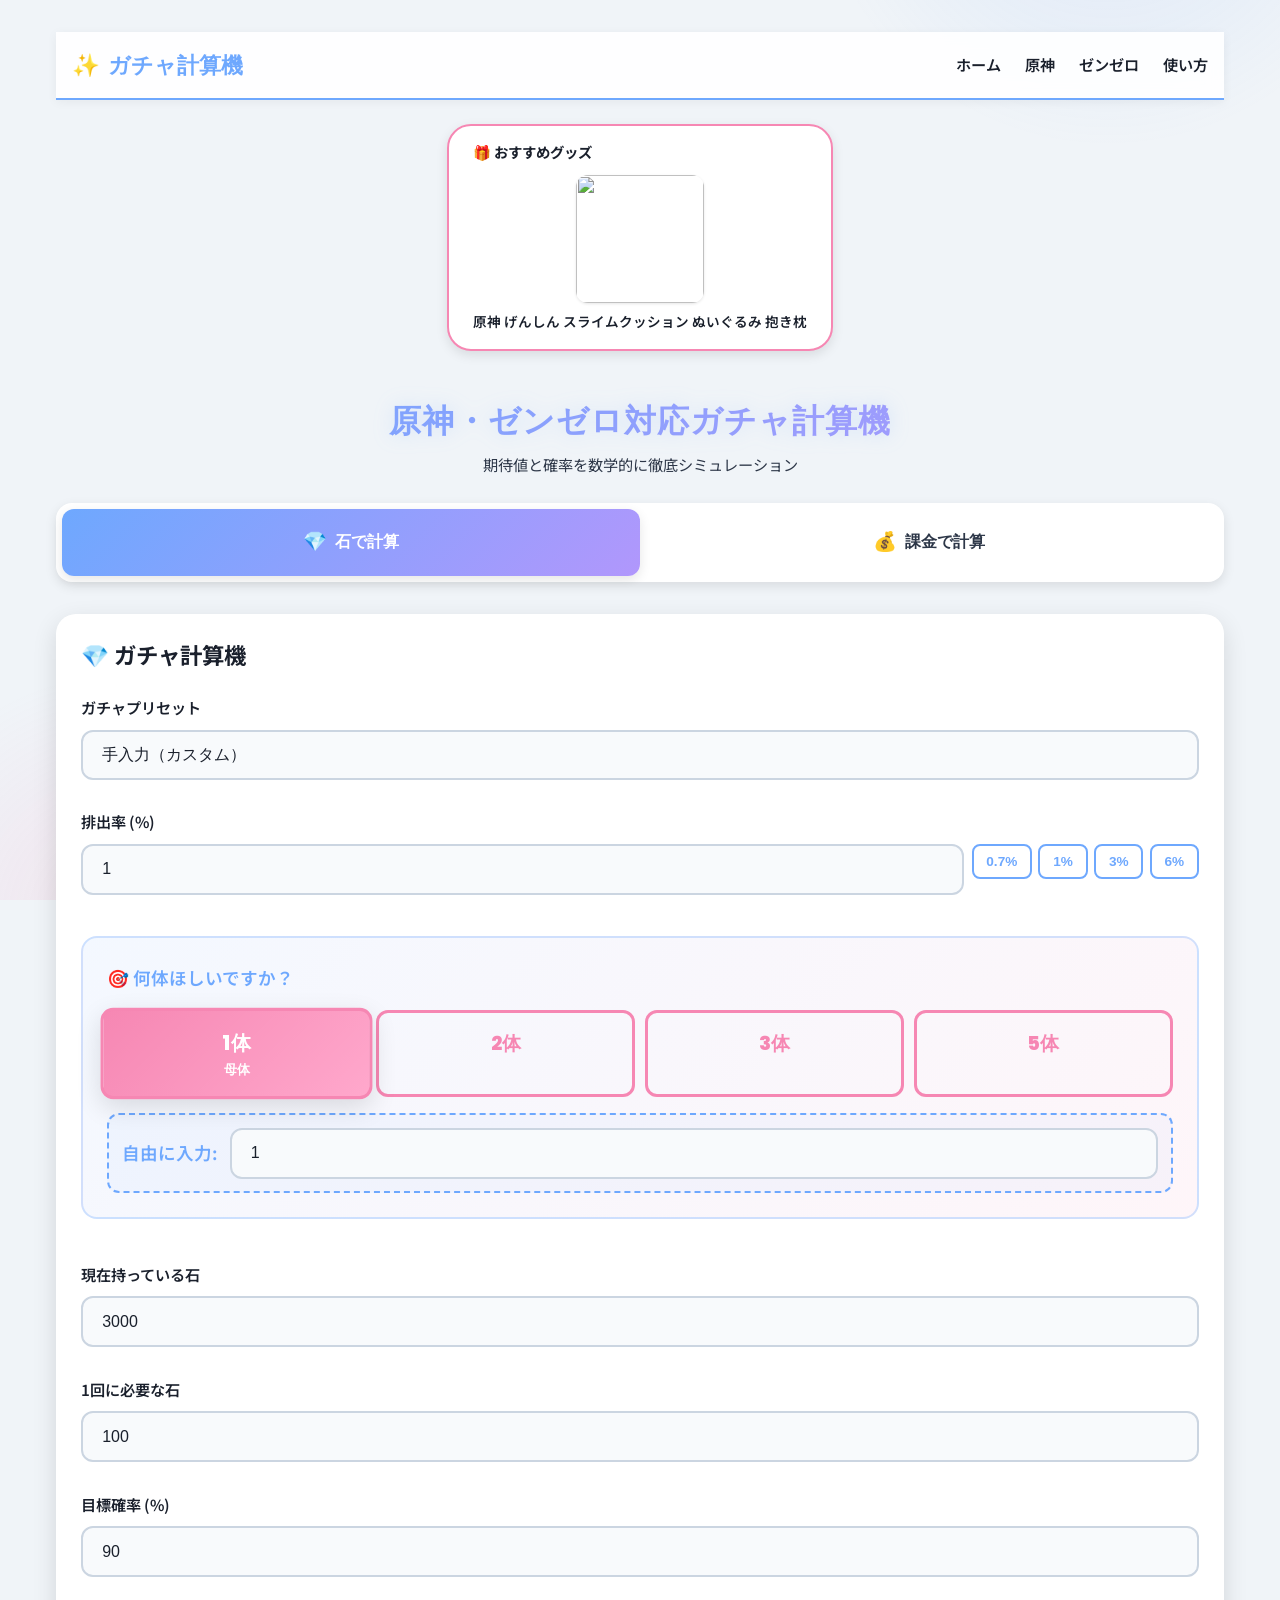
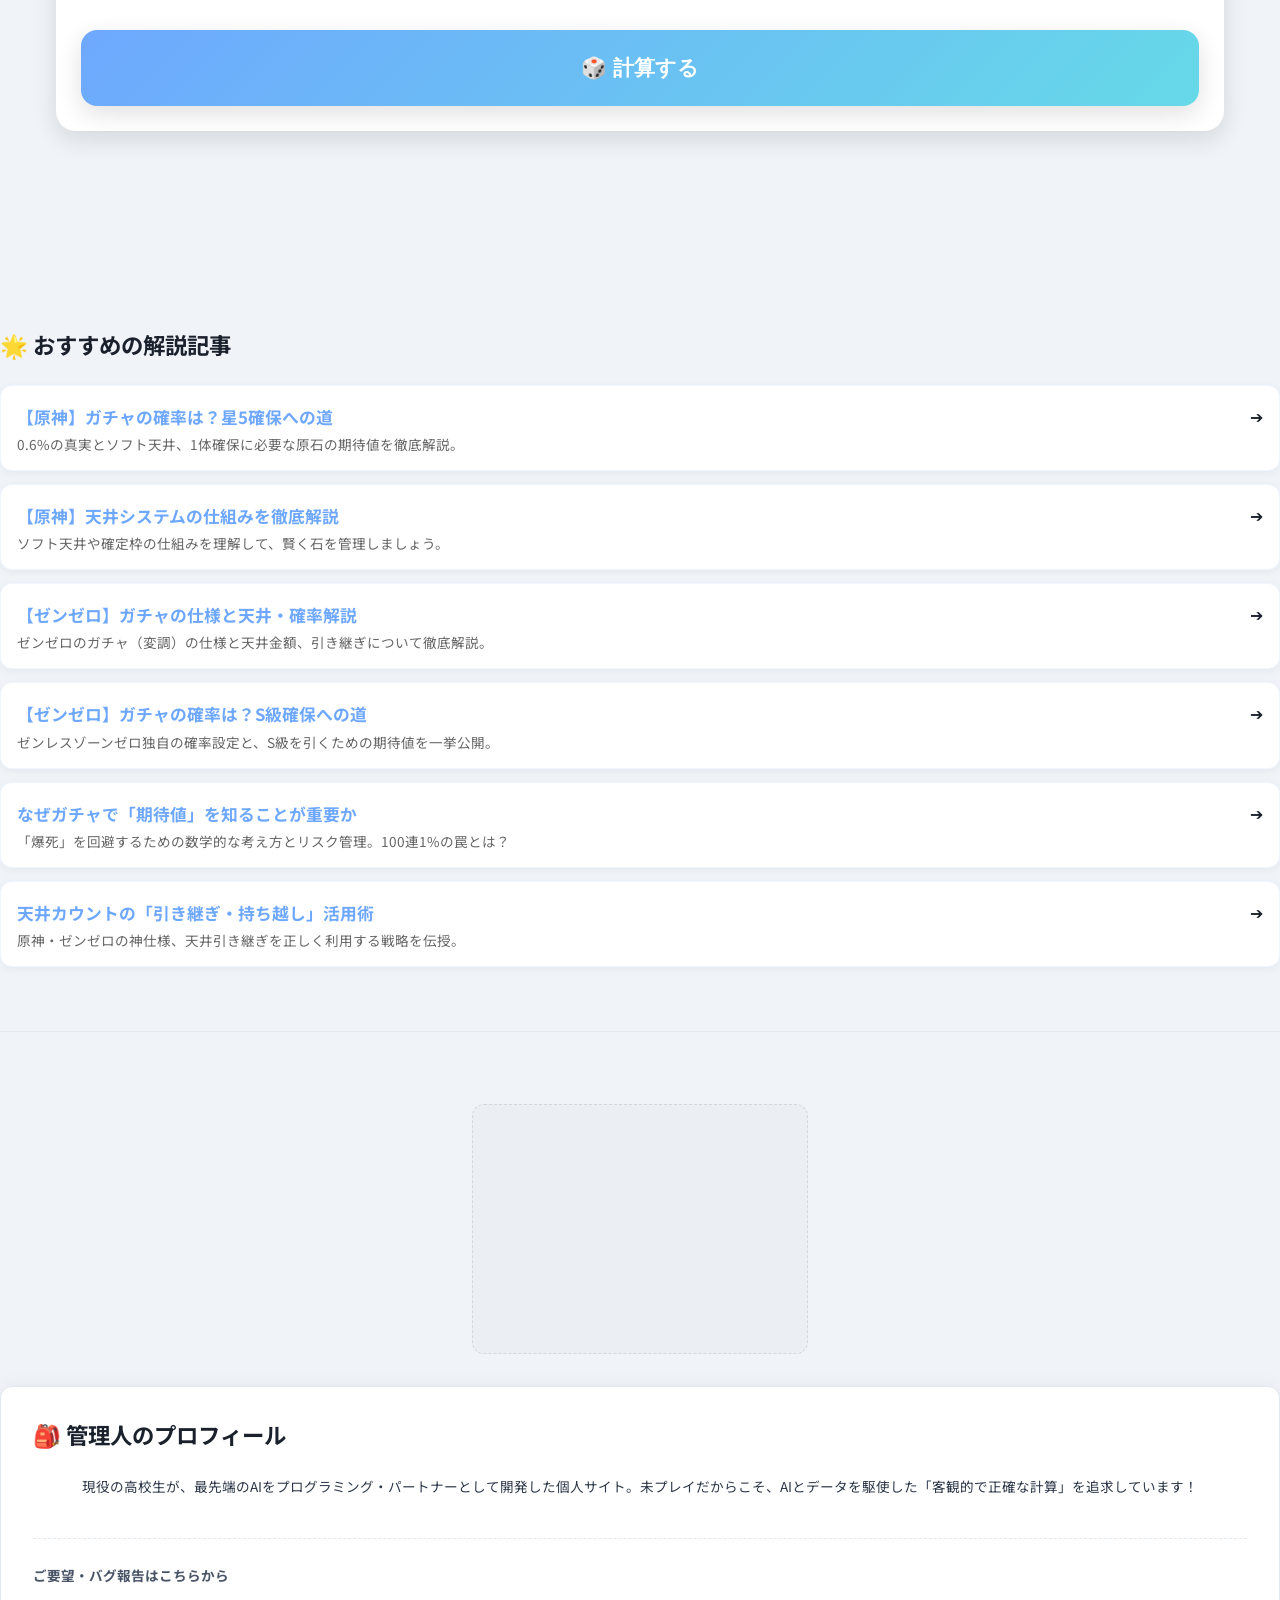
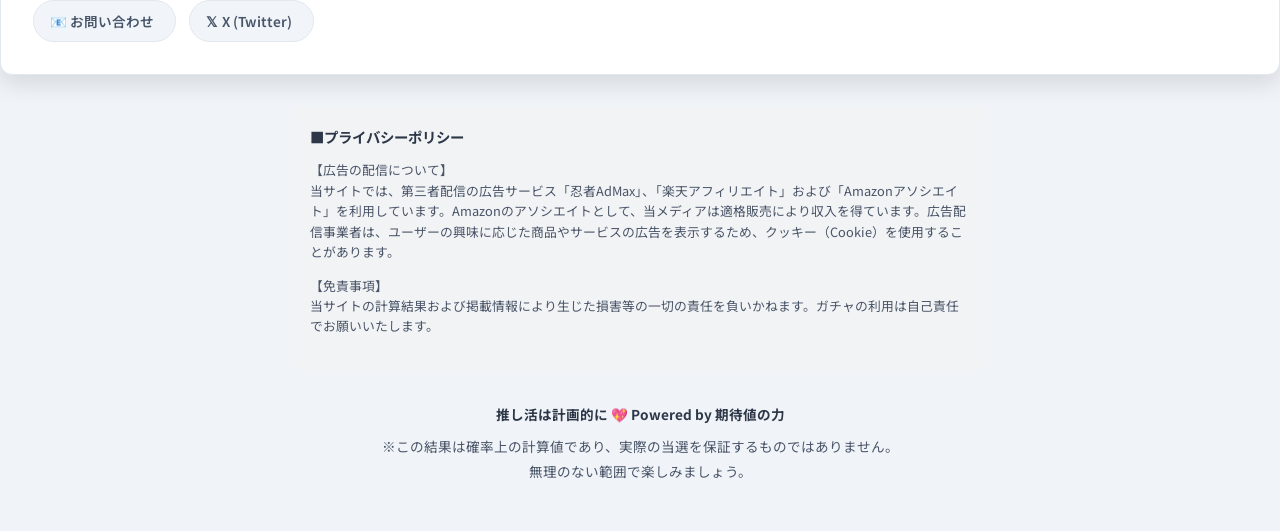
==== commit 69331697: "Update index.html" ====
--- a/index.html
+++ b/index.html
@@ -35,17 +35,14 @@
     <title>ガチャ確率期待値計算機 | 原神・ゼンゼロ対応の精密シミュレーター</title>
     <meta name="description" content="原神やゼンゼロなど様々なゲームに対応！ガチャの天井仕様や確率を徹底解説した記事も満載。あなたの手持ちで何体狙えるか、ガチャの計算結果を即座に判定します。">
     <meta name="keywords" content="ガチャ確率,期待値,確率計算,爆死,原神,ゼンゼロ,ブルーアーカイブ,ソシャゲ,ガチャ計算機,ガチャ確率計算機">
-
     <!-- Google Fonts -->
     <link rel="preconnect" href="https://fonts.googleapis.com">
     <link rel="preconnect" href="https://fonts.gstatic.com" crossorigin>
     <link
         href="https://fonts.googleapis.com/css2?family=Noto+Sans+JP:wght@400;600;700;900&family=Poppins:wght@600;800&display=swap"
         rel="stylesheet">
-
     <!-- Chart.js -->
     <script src="https://cdn.jsdelivr.net/npm/chart.js@4.4.1/dist/chart.umd.min.js"></script>
-
     <link rel="stylesheet" href="style.css">
     <script async src="https://pagead2.googlesyndication.com/pagead/js/adsbygoogle.js?client=ca-pub-6484664771704694"
         crossorigin="anonymous"></script>
@@ -57,10 +54,8 @@
     <meta property="og:type" content="website">
     <meta name="twitter:card" content="summary_large_image">
 </head>
-
 <body>
     <div class="background-decoration"></div>
-
     <div class="container">
         <!-- 共通ヘッダー -->
         <header class="site-header">
@@ -74,7 +69,6 @@
                 <a href="how-to.html">使い方</a>
             </nav>
         </header>
-
         <!-- 広告エリア（トップ：おすすめグッズ） -->
         <section class="card recommend-card compact">
             <h3 class="card-title" style="font-size: 0.9rem; margin-bottom: 0.8rem; text-align: center;">🎁 おすすめグッズ</h3>
@@ -85,13 +79,11 @@
                         alt="" style="border: none;" /><br>原神 公式グッズ 正規品 璃月 キャラクター アクリルスタンド</a>
             </div>
         </section>
-
         <!-- メインタイトル (H1) -->
         <div class="header" style="margin-top: 1.5rem; margin-bottom: 1.5rem;">
             <h1 class="title" style="font-size: clamp(1.4rem, 4vw, 2rem);">原神・ゼンゼロ対応ガチャ計算機</h1>
             <p class="subtitle" style="font-size: 0.95rem;">期待値と確率を数学的に徹底シミュレーション</p>
         </div>
-
         <!-- モード切り替えトグル -->
         <div class="toggle-container">
             <div class="toggle-switch">
@@ -108,7 +100,6 @@
                 <div class="toggle-slider"></div>
             </div>
         </div>
-
         <!-- メインコンテンツ -->
         <main class="main-content" id="calculator">
             <!-- 石モード入力フォーム -->
@@ -125,7 +116,6 @@
                             <option value="zzz_weapon">ゼンゼロ：音動機ピックアップ (1.0% + 80連天井)</option>
                         </select>
                     </div>
-
                     <div class="form-group">
                         <label for="rateStone">排出率 (%)</label>
                         <div class="input-with-quick">
@@ -143,7 +133,6 @@
                             </div>
                         </div>
                     </div>
-
                     <div class="form-group highlight-group">
                         <label for="targetCountStone">🎯 何体ほしいですか？</label>
                         <div class="goal-selection-wrapper">
@@ -170,39 +159,33 @@
                             </div>
                         </div>
                     </div>
-
                     <div class="form-group">
                         <label for="stoneCount">現在持っている石</label>
                         <input type="number" id="stoneCount" step="1" min="0" value="3000" placeholder="貯めた石の個数"
                             required>
                     </div>
-
                     <div class="form-group">
                         <label for="stonePerPull">1回に必要な石</label>
                         <input type="number" id="stonePerPull" step="1" min="1" value="100"
                             placeholder="1連に必要な石（10連なら10倍）" required>
                     </div>
-
-                    <div class="form-group">
+                    <div class="form-group hidden" id="surinikeGroupStone">
                         <label>すり抜け状況</label>
                         <label style="display: flex; align-items: center; gap: 0.8rem; cursor: pointer; font-weight: 400;">
                             <input type="checkbox" id="surinikeStone" style="width: 1.2rem; height: 1.2rem; cursor: pointer;">
                             <span>前回の星5がすり抜けだった（次は確定）</span>
                         </label>
                     </div>
-
                     <div class="form-group">
                         <label for="targetProbStone">目標確率 (%)</label>
                         <input type="number" id="targetProbStone" step="1" min="1" max="99" value="90"
                             placeholder="推奨: 90%" required>
                     </div>
-
                     <button type="submit" class="btn-primary btn-calculate">
                         <span>🎲 計算する</span>
                     </button>
                 </form>
             </section>
-
             <!-- 課金モード入力フォーム -->
             <section class="card calculator-card hidden" id="moneyForm">
                 <h2 class="card-title">💰 課金で計算</h2>
@@ -217,7 +200,6 @@
                             <option value="zzz_weapon">ゼンゼロ：音動機ピックアップ (1.0% + 80連天井)</option>
                         </select>
                     </div>
-
                     <div class="form-group">
                         <label for="rateMoney">排出率 (%)</label>
                         <div class="input-with-quick">
@@ -235,7 +217,6 @@
                             </div>
                         </div>
                     </div>
-
                     <div class="form-group highlight-group">
                         <label for="targetCountMoney">🎯 何体ほしいですか？</label>
                         <div class="goal-selection-wrapper">
@@ -262,42 +243,35 @@
                             </div>
                         </div>
                     </div>
-
                     <div class="form-group">
                         <div class="form-group">
                             <label for="budget">予算 (円)</label>
                             <input type="text" id="budget" value="10000" placeholder="今回使える金額" required>
                         </div>
-
                         <div class="form-group">
                             <label for="price">ガチャ1回の単価 (円)</label>
                             <input type="text" id="price" value="300" placeholder="1連の価格" required>
                         </div>
-
-                        <div class="form-group">
+                        <div class="form-group hidden" id="surinikeGroupMoney">
                             <label>すり抜け状況</label>
                             <label style="display: flex; align-items: center; gap: 0.8rem; cursor: pointer; font-weight: 400;">
                                 <input type="checkbox" id="surinikeMoney" style="width: 1.2rem; height: 1.2rem; cursor: pointer;">
                                 <span>前回の星5がすり抜けだった（次は確定）</span>
                             </label>
                         </div>
-
                         <div class="form-group">
                             <label for="targetProbMoney">目標確率 (%)</label>
                             <input type="number" id="targetProbMoney" step="1" min="1" max="99" value="90"
                                 placeholder="推奨: 90%" required>
                         </div>
-
                         <button type="submit" class="btn-primary btn-calculate">
                             <span>🎲 計算する</span>
                         </button>
                 </form>
             </section>
-
             <!-- 結果表示 -->
             <section class="card result-card" id="resultCard" style="display: none;">
                 <h2 class="card-title">🔮 シミュレーション結果！</h2>
-
                 <!-- メイン結果メッセージ（最優先表示） -->
                 <div class="result-main-message" id="mainResultMessage">
                     <div class="main-message-text" id="targetMessage"></div>
@@ -305,7 +279,6 @@
                     <!-- 一言診断メッセージ -->
                     <div class="diagnosis-message" id="diagnosisMessage"></div>
                 </div>
-
                 <!-- 基本情報（コンパクト） -->
                 <div class="result-basic">
                     <div class="stat-box stat-box-compact">
@@ -317,7 +290,6 @@
                         <div class="stat-value-compact" id="winProb">0</div>
                     </div>
                 </div>
-
                 <!-- 課金カード準備セクション（公式ストア風） -->
                 <div class="affiliate-section" id="affiliateSection">
                     <h3 class="affiliate-title">課金カードの準備はこちら（公式ストア）</h3>
@@ -368,14 +340,11 @@
                         </a>
                     </div>
                 </div>
-
-
                 <!-- 破産アラート -->
                 <div class="alert" id="bankruptAlert">
                     <div class="alert-icon" id="alertIcon">⚠️</div>
                     <div class="alert-message" id="alertMessage"></div>
                 </div>
-
                 <!-- 統計テーブル -->
                 <div class="stats-section">
                     <h3 class="section-title">📈 確率別統計データ</h3>
@@ -394,7 +363,6 @@
                         </table>
                     </div>
                 </div>
-
                 <!-- SNSシェア -->
                 <div class="share-buttons">
                     <button class="btn-share btn-share-twitter" id="shareBtn">
@@ -411,12 +379,8 @@
                     </button>
                 </div>
             </div>
-
                 <div class="copy-feedback" id="copyFeedback">コピーしました!</div>
             </section>
-
-
-
             <!-- おすすめの解説記事セクション -->
             <section class="card info-section">
                 <h2 class="card-title">🌟 おすすめの解説記事</h2>
@@ -466,14 +430,11 @@
                 </div>
             </section>
         </main>
-
-
         <!-- フッター -->
         <footer class="footer">
             <!-- 広告プレースホルダー（フッター） -->
             <div class="ad-placeholder ad-placeholder-footer">
             </div>
-
             <!-- 管理人プロフィール（個別ページと共通） -->
             <section class="card about-section" id="about">
                 <h2 class="card-title">🎒 管理人のプロフィール</h2>
@@ -497,7 +458,6 @@
                     </div>
                 </div>
             </section>
-
             <!-- プライバシーポリシー -->
             <div class="privacy-policy">
                 <h3>■プライバシーポリシー</h3>
@@ -509,16 +469,12 @@
                         当サイトの計算結果および掲載情報により生じた損害等の一切の責任を負いかねます。ガチャの利用は自己責任でお願いいたします。</p>
                 </div>
             </div>
-
             <p class="footer-copy">推し活は計画的に 💖 Powered by 期待値の力</p>
             <p class="disclaimer">※この結果は確率上の計算値であり、実際の当選を保証するものではありません。<br>無理のない範囲で楽しみましょう。</p>
         </footer>
-
     </div>
-
     <script src="script.js"></script>
     <!-- おすすめグッズのランダム表示ロジック -->
     <script src="recommend-data.js"></script>
 </body>
-
 </html>
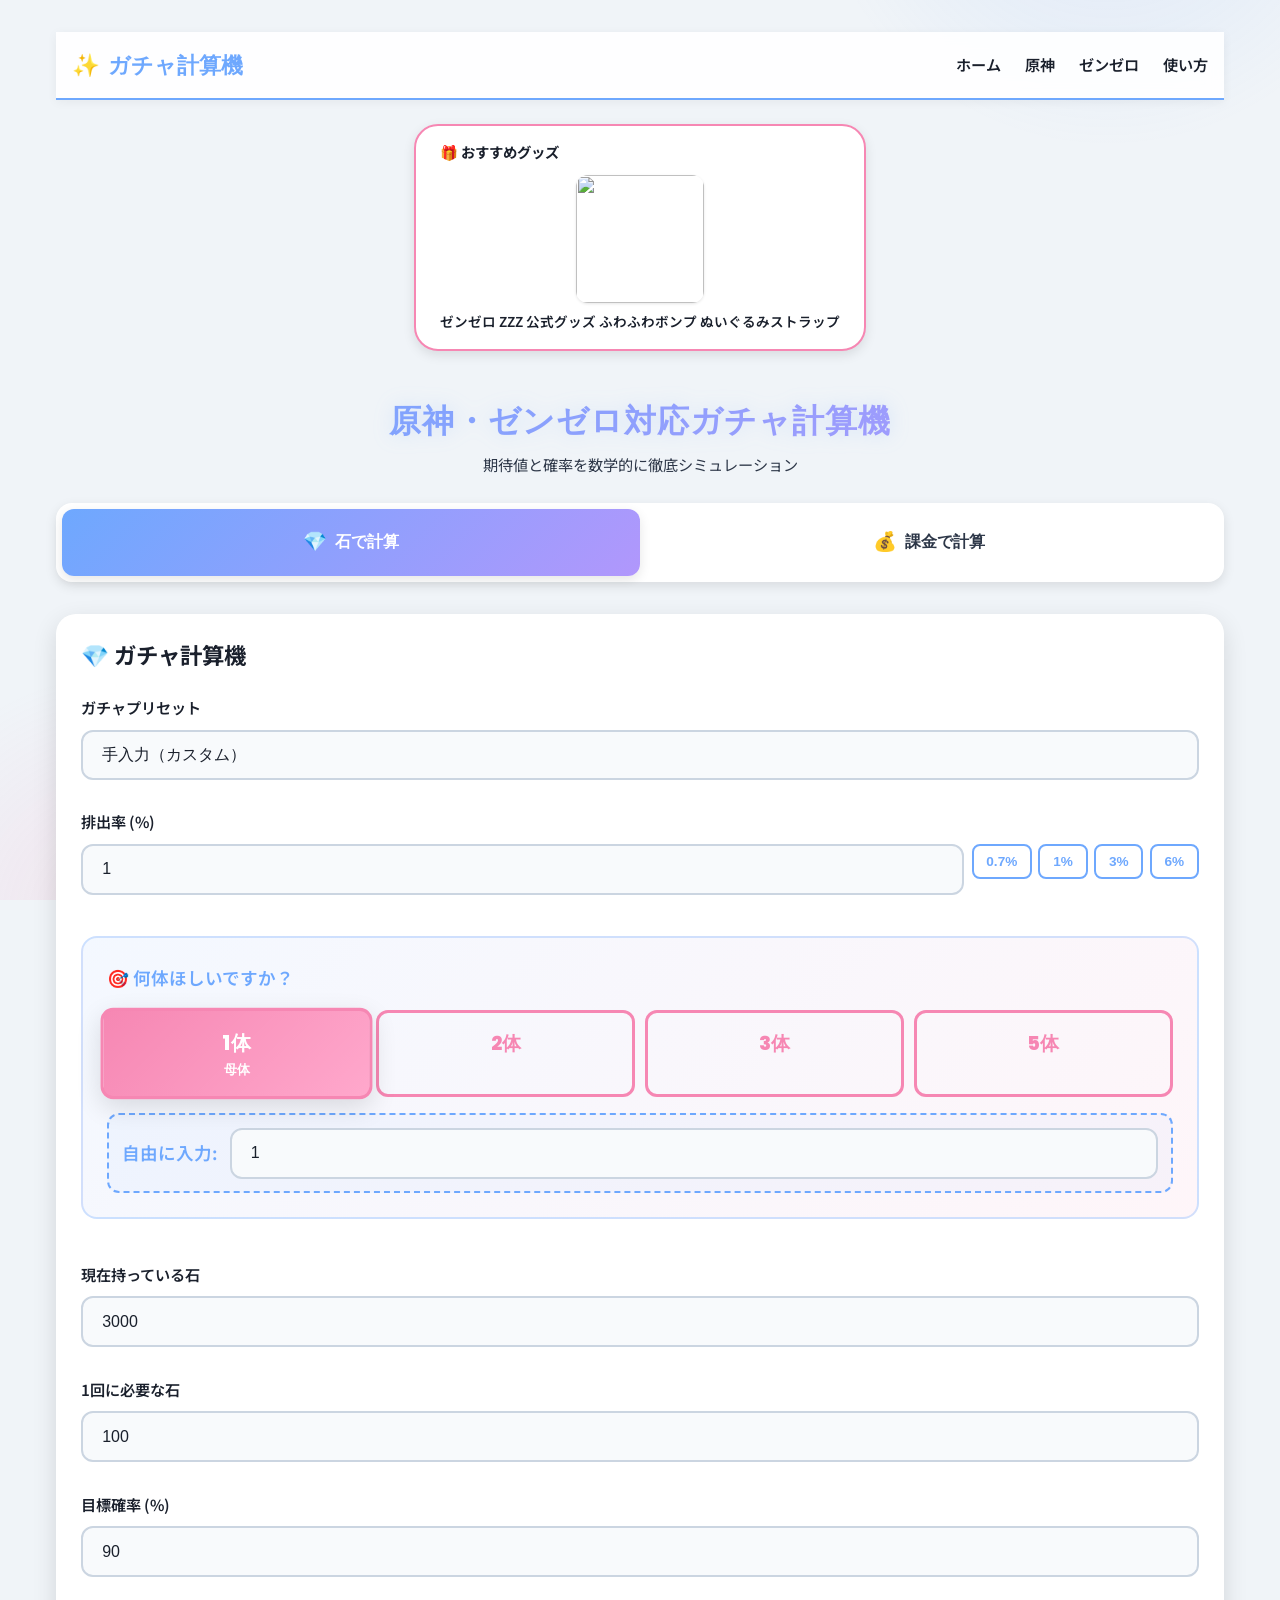
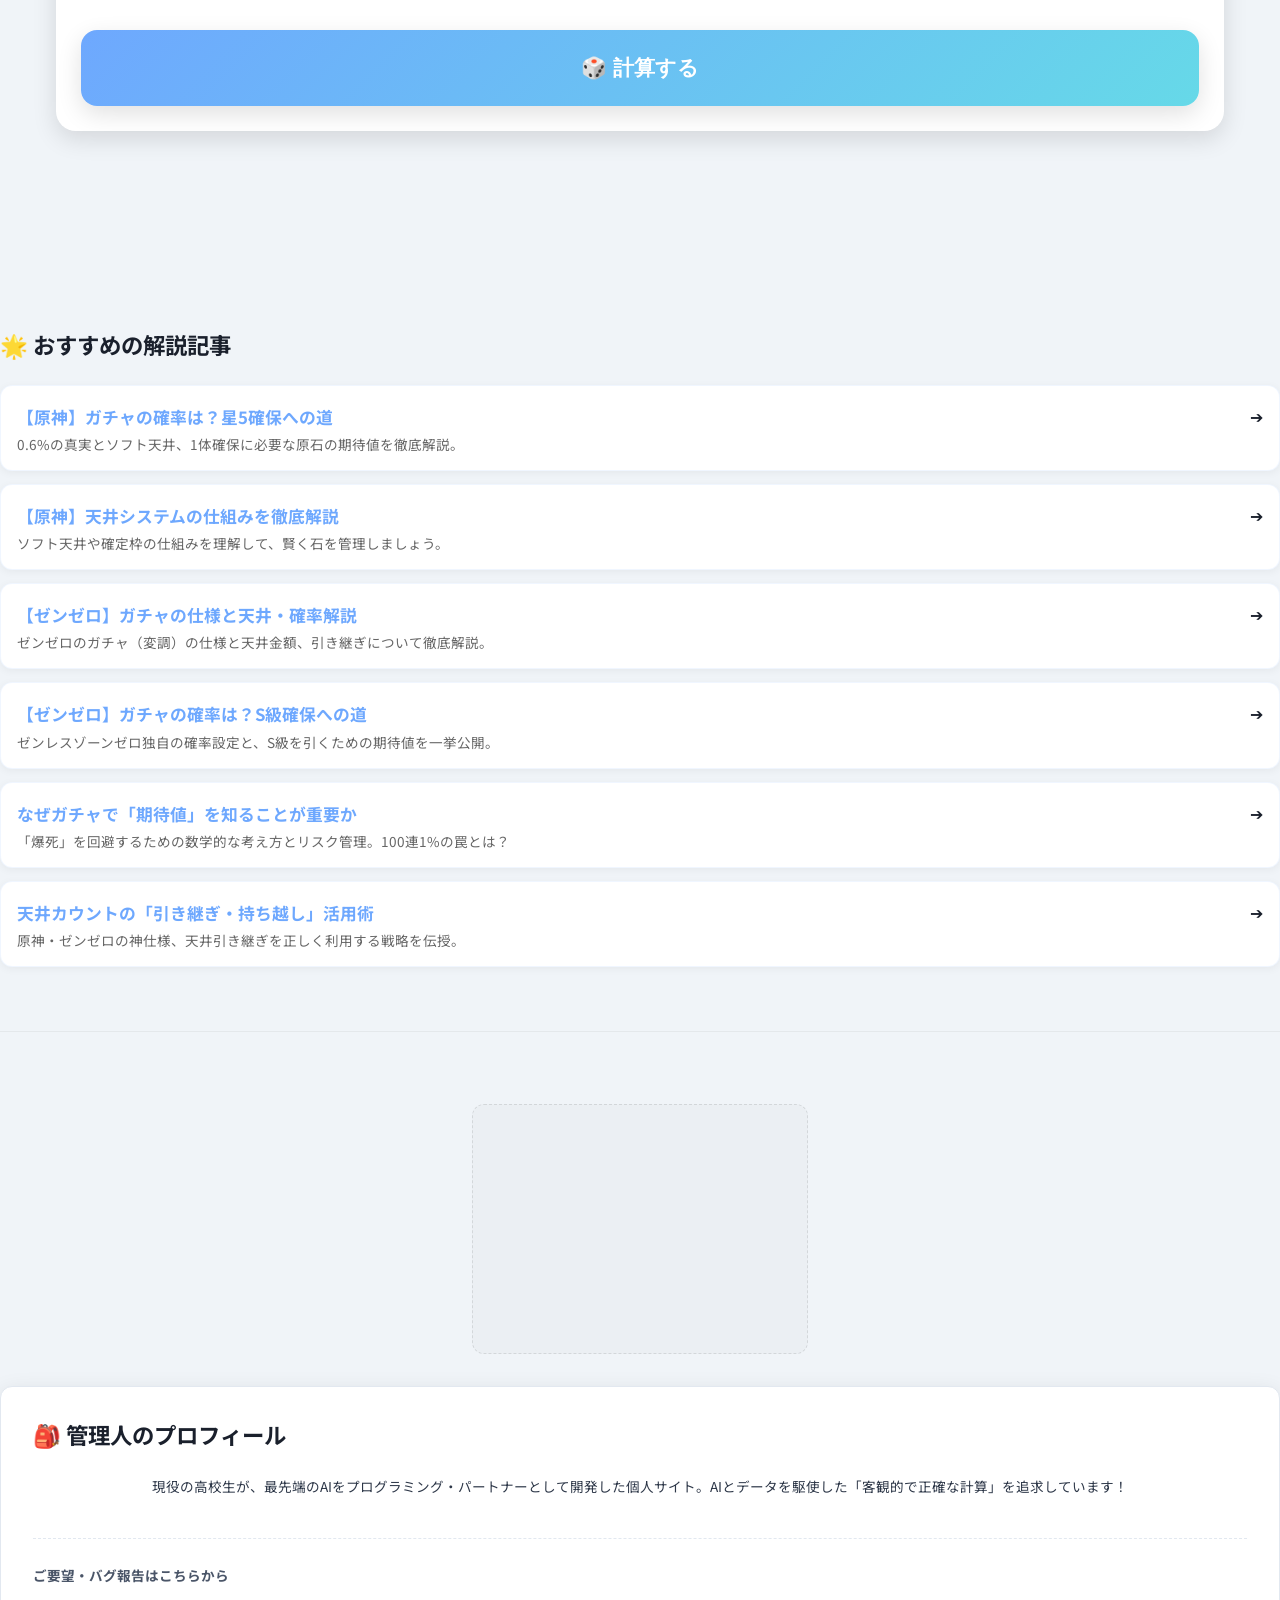
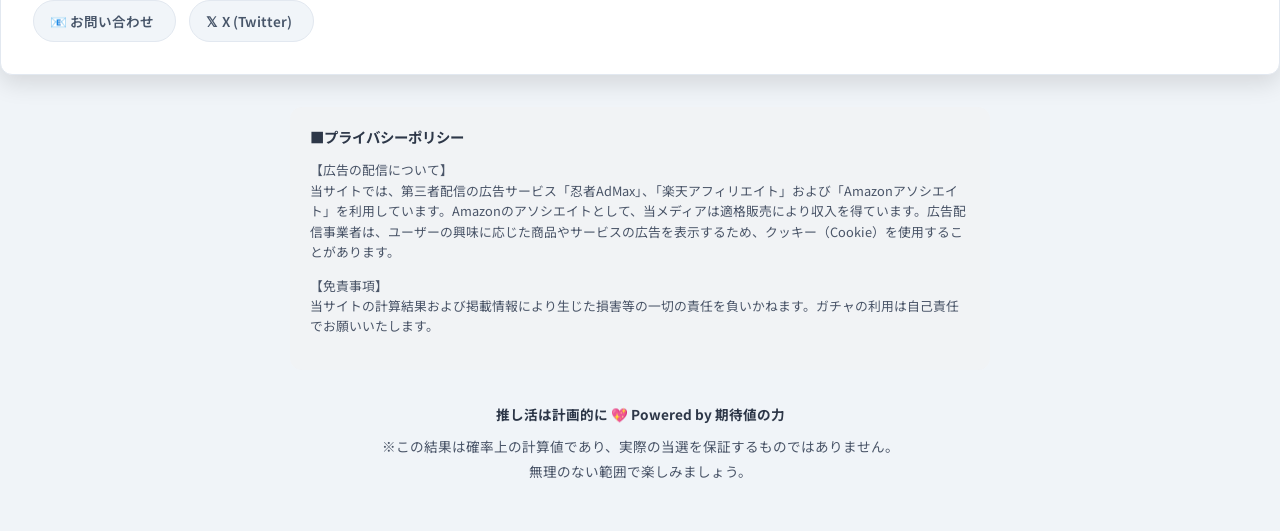
==== commit e10a97e3: "Update index.html" ====
--- a/index.html
+++ b/index.html
@@ -440,7 +440,7 @@
                 <h2 class="card-title">🎒 管理人のプロフィール</h2>
                 <div class="about-content">
                     <div class="about-text">
-                        <p>現役の高校生が、最先端のAIをプログラミング・パートナーとして開発した個人サイト。未プレイだからこそ、AIとデータを駆使した「客観的で正確な計算」を追求しています！</p>
+                        <p>現役の高校生が、最先端のAIをプログラミング・パートナーとして開発した個人サイト。AIとデータを駆使した「客観的で正確な計算」を追求しています！</p>
                     </div>
                     <div class="contact-area">
                         <p class="contact-label">ご要望・バグ報告はこちらから</p>
